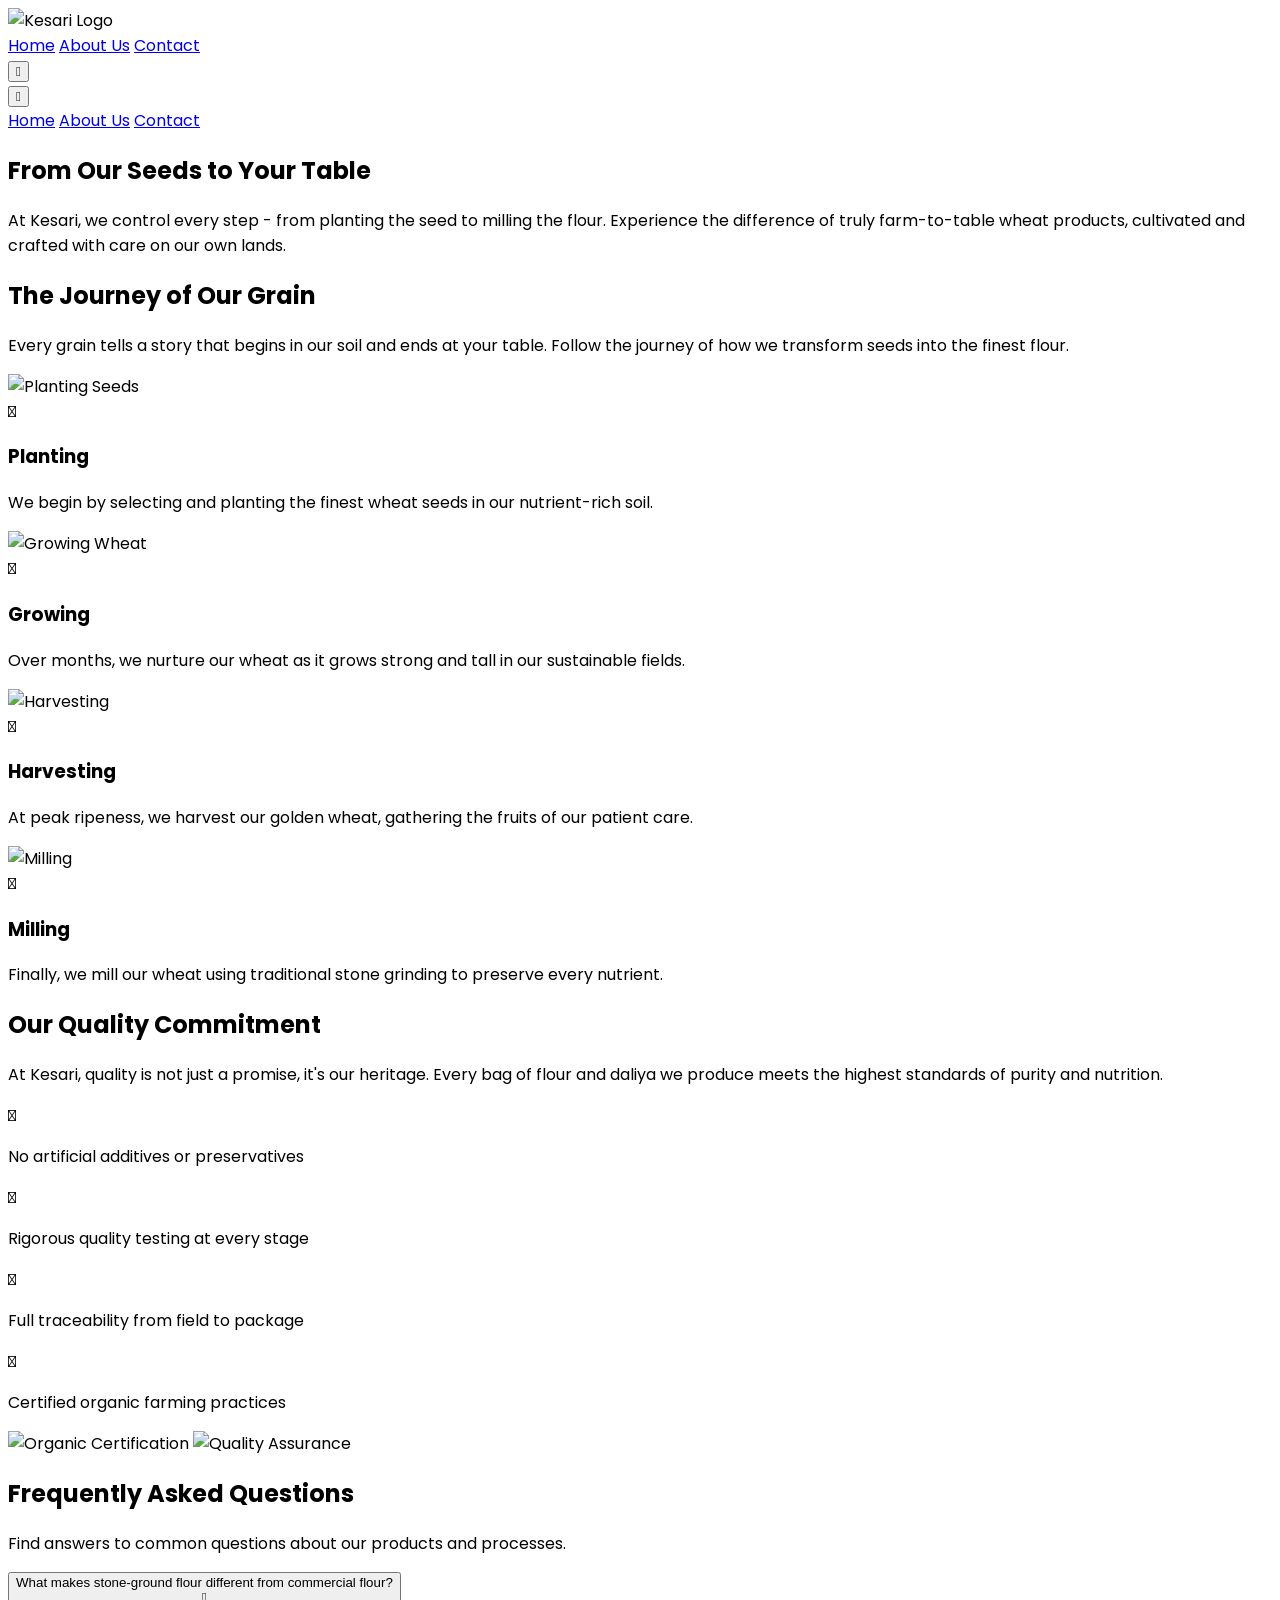
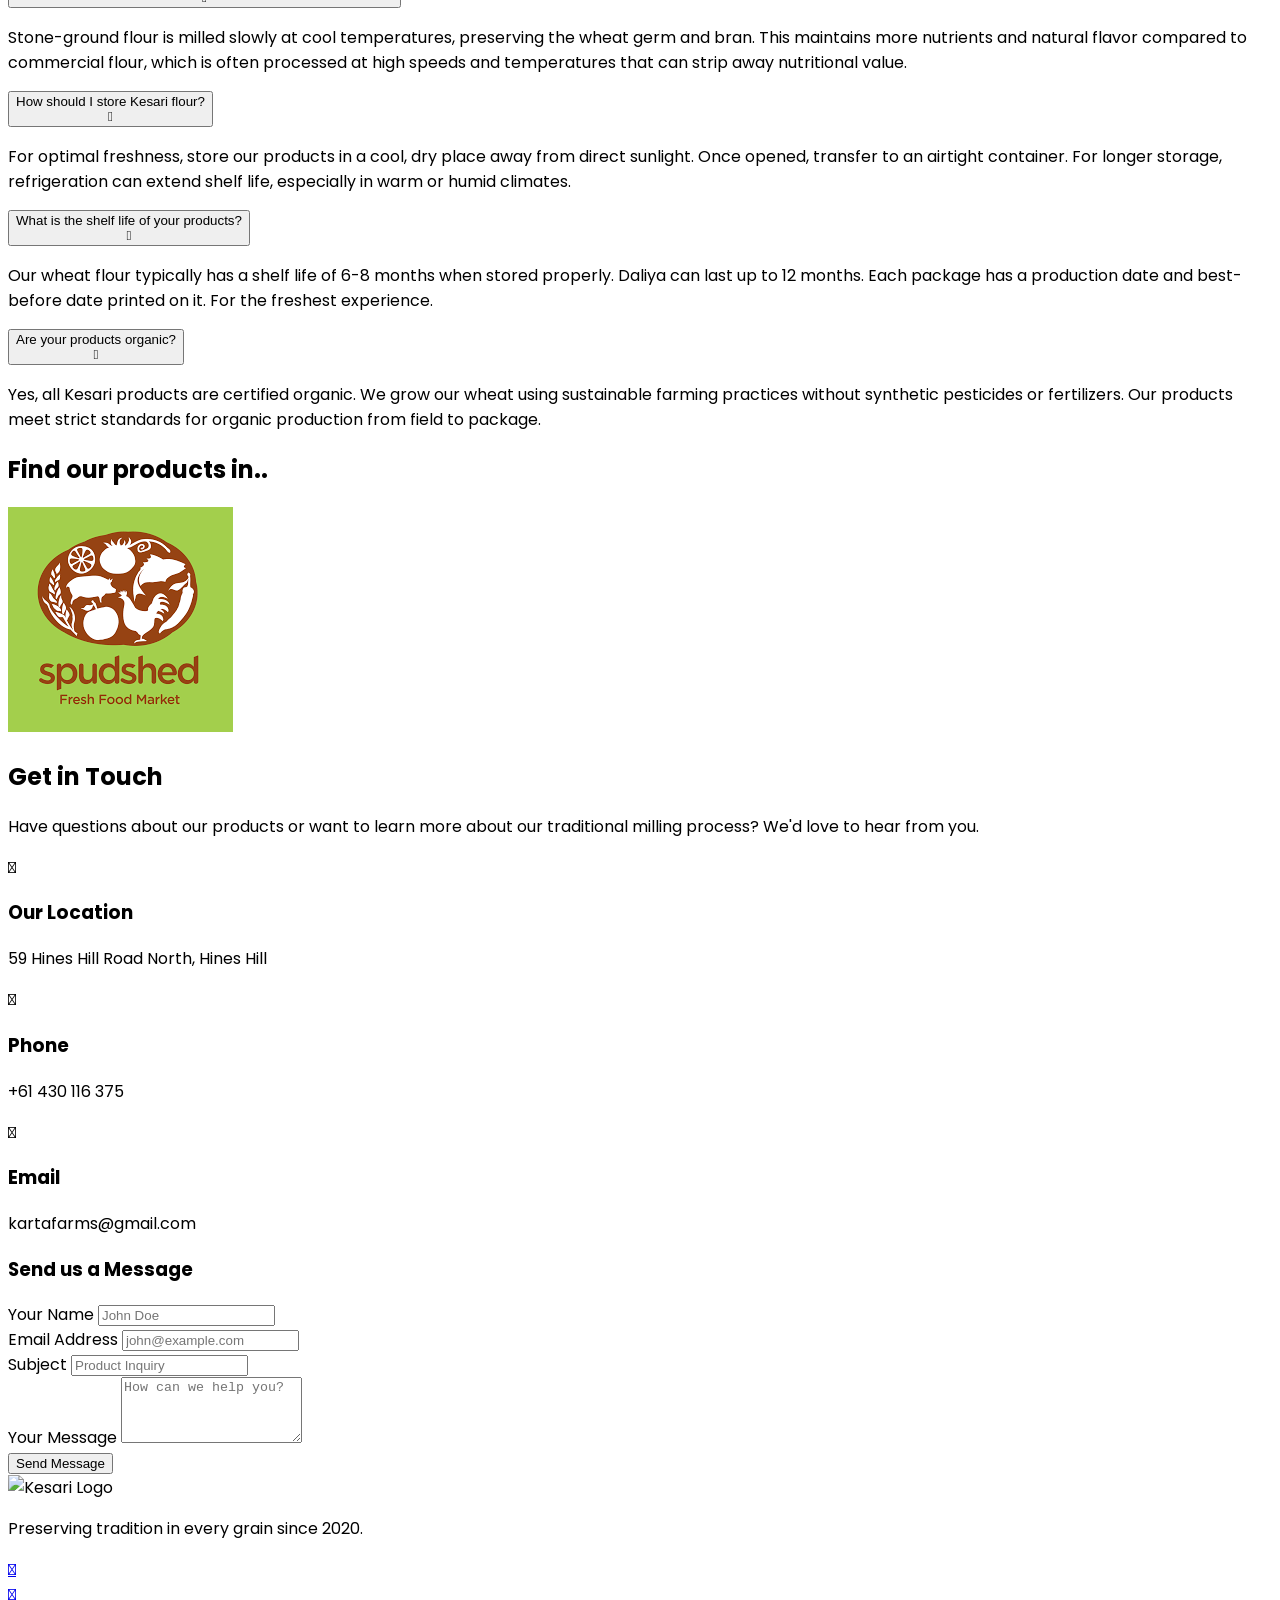
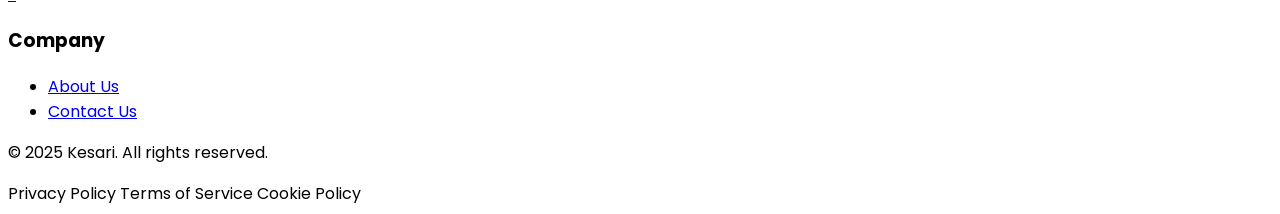
==== index.html @ 8c75e169 "removed products from tab" ====
<!DOCTYPE html>
<html lang="en">

<head>
    <meta charset="UTF-8">
    <meta name="viewport" content="width=device-width, initial-scale=1.0">
    <title>Kesari - Premium Wheat Products</title>
    <script src="https://cdn.tailwindcss.com/3.4.16"></script>
    <script>tailwind.config = { theme: { extend: { colors: { primary: '#E9A64B', secondary: '#6B4423' }, borderRadius: { 'none': '0px', 'sm': '4px', DEFAULT: '8px', 'md': '12px', 'lg': '16px', 'xl': '20px', '2xl': '24px', '3xl': '32px', 'full': '9999px', 'button': '8px' } } } }</script>
    <link rel="preconnect" href="https://fonts.googleapis.com">
    <link rel="preconnect" href="https://fonts.gstatic.com" crossorigin>
    <link href="https://fonts.googleapis.com/css2?family=Pacifico&display=swap" rel="stylesheet">
    <link href="https://fonts.googleapis.com/css2?family=Poppins:wght@300;400;500;600;700&display=swap"
        rel="stylesheet">
    <link rel="stylesheet" href="https://cdnjs.cloudflare.com/ajax/libs/remixicon/4.6.0/remixicon.min.css">
    <style>
        :where([class^="ri-"])::before {
            content: "\f3c2";
        }

        body {
            font-family: 'Poppins', sans-serif;
        }

        .hero-section {
            background-image: linear-gradient(rgba(255, 255, 255, 0.8), rgba(255, 255, 255, 0.8)), url('https://readdy.ai/api/search-image?query=wheat%20lifecycle%20collage%20showing%20seeds%2C%20growing%20plants%2C%20golden%20harvest%2C%20and%20flour%2C%20natural%20progression%2C%20no%20people%2C%20soft%20morning%20light%2C%20organic%20process%20visualization%2C%20high%20quality%20professional%20photography&width=1920&height=800&seq=14&orientation=landscape');
            background-size: cover;
            background-position: center;
        }

        input:focus {
            outline: none;
        }
    </style>
</head>

<body class="bg-[#FFFBF5]">
    <!-- Header -->
    <header class="bg-white shadow-sm sticky top-0 z-50">
        <div class="container mx-auto px-4 py-4 flex justify-between items-center">
            <div class="flex items-center">
                <img src="https://static.readdy.ai/image/af55a22033e8b80800e7ff55fb495b36/04bd865b84d440975edf34a59cb6aa73.png"
                    alt="Kesari Logo" class="h-16">
            </div>
            <nav class="hidden md:flex space-x-8">
                <a href="#" class="text-primary font-medium border-b-2 border-primary">Home</a>
                <a href="about-us.html" class="text-secondary hover:text-primary font-medium transition-colors">About Us</a>
                <!-- 
                <a href="#" class="text-secondary hover:text-primary font-medium transition-colors">Products</a>-->
                <a href="#contact" class="text-secondary hover:text-primary font-medium transition-colors">Contact</a>
            </nav>
            <button id="mobile-menu-button" class="md:hidden w-8 h-8 flex items-center justify-center">
                <i class="ri-menu-line ri-xl text-secondary"></i>
            </button>

            <!-- Mobile menu -->
            <div id="mobile-menu" class="fixed inset-0 bg-white z-50 hidden">
                <div class="container mx-auto px-4 py-4">
                    <div class="flex justify-end">
                        <button id="mobile-menu-close" class="w-8 h-8 flex items-center justify-center">
                            <i class="ri-close-line ri-xl text-secondary"></i>
                        </button>
                    </div>
                    <nav class="flex flex-col items-center space-y-6 mt-16">
                        <a href="index.html" class="text-2xl text-secondary hover:text-primary font-medium transition-colors">Home</a>
                        <a href="About-us.html" class="text-2xl text-secondary hover:text-primary font-medium transition-colors">About Us</a>
                        <!-- <a href="#" class="text-2xl text-secondary hover:text-primary font-medium transition-colors">Products</a> -->
                        <a href="#contact" class="text-2xl text-secondary hover:text-primary font-medium transition-colors">Contact</a>
                    </nav>
                </div>
            </div>
        </div>
    </header>
    <!-- Main Content -->
    <main>
        <!-- Hero Section -->
        <section class="hero-section py-20">
            <div class="container mx-auto px-4">
                <div class="max-w-3xl mx-auto text-center">
                    <h1 class="text-4xl md:text-5xl font-bold text-secondary mb-6">From Our Seeds to Your Table</h1>
                    <p class="text-lg text-gray-700 mb-8">At Kesari, we control every step - from planting the seed to
                        milling the flour. Experience the difference of truly farm-to-table wheat products, cultivated
                        and crafted with care on our own lands.</p>
                   <!--  <div class="flex flex-col sm:flex-row justify-center gap-4">
                        <a href="#journey"
                            class="bg-primary text-white px-8 py-3 rounded-button font-medium hover:bg-opacity-90 transition-colors whitespace-nowrap">Our
                            Journey</a>
                        <a href="#products"
                            class="bg-white border-2 border-primary text-primary px-8 py-3 rounded-button font-medium hover:bg-primary hover:bg-opacity-10 transition-colors whitespace-nowrap">Our
                            Products</a> 
                    </div> -->
                </div>
            </div>
        </section>
        <!-- Products Section 
        <section id="products" class="py-16 bg-[#FFF8EF]">
            <div class="container mx-auto px-4">
                <div class="text-center mb-12">
                    <h2 class="text-3xl font-bold text-secondary mb-4">Our Premium Products</h2>
                    <p class="text-gray-700 max-w-2xl mx-auto">Discover our range of traditionally milled wheat
                        products, crafted with care from field to package.</p>
                </div>
                <div class="grid grid-cols-1 md:grid-cols-2 gap-8 max-w-5xl mx-auto">

                    <div
                        class="bg-white rounded-lg shadow-md overflow-hidden transition-transform hover:shadow-lg hover:-translate-y-1">
                        <img src="https://readdy.ai/api/search-image?query=premium%20wheat%20flour%20in%20cloth%20packaging%2C%20golden%20color%2C%20rustic%20setting%2C%20high%20quality%20product%20photography%2C%20warm%20lighting%2C%20earthy%20tones%2C%20natural%20ingredients%2C%20professional%20food%20photography&width=600&height=400&seq=4&orientation=landscape"
                            alt="Premium Wheat Flour" class="w-full h-64 object-cover object-top">
                        <div class="p-6">
                            <h3 class="text-2xl font-bold text-secondary mb-3">Premium Wheat Flour</h3>
                            <p class="text-gray-700 mb-4">Our signature stone-ground wheat flour, available in 5kg and
                                10kg packages. Perfect for all your baking needs, from bread to pastries.</p>
                            <div class="flex flex-wrap gap-3 mb-6">
                                <span class="bg-[#FFF1DE] text-primary px-3 py-1 rounded-full text-sm font-medium">Stone
                                    Ground</span>
                                <span class="bg-[#FFF1DE] text-primary px-3 py-1 rounded-full text-sm font-medium">High
                                    Protein</span>
                                <span class="bg-[#FFF1DE] text-primary px-3 py-1 rounded-full text-sm font-medium">No
                                    Additives</span>
                            </div>
                            <a href="wheat-flour.html"
                                class="bg-primary text-white px-6 py-2 rounded-button font-medium inline-block hover:bg-opacity-90 transition-colors whitespace-nowrap">View
                                Details</a>
                        </div>
                    </div>
            
                    <div
                        class="bg-white rounded-lg shadow-md overflow-hidden transition-transform hover:shadow-lg hover:-translate-y-1">
                        <img src="https://readdy.ai/api/search-image?query=organic%20daliya%20wheat%20in%20transparent%20packaging%2C%20cracked%20wheat%20grains%20visible%2C%20natural%20product%2C%20earthy%20background%2C%20professional%20food%20photography%2C%20warm%20lighting%2C%20high%20quality%20product%20shot&width=600&height=400&seq=5&orientation=landscape"
                            alt="Traditional Daliya" class="w-full h-64 object-cover object-top">
                        <div class="p-6">
                            <h3 class="text-2xl font-bold text-secondary mb-3">Traditional Daliya</h3>
                            <p class="text-gray-700 mb-4">Our nutritious cracked wheat daliya, available in 1kg
                                packages. A wholesome breakfast option packed with fiber and essential nutrients.</p>
                            <div class="flex flex-wrap gap-3 mb-6">
                                <span class="bg-[#FFF1DE] text-primary px-3 py-1 rounded-full text-sm font-medium">High
                                    Fiber</span>
                                <span
                                    class="bg-[#FFF1DE] text-primary px-3 py-1 rounded-full text-sm font-medium">Protein
                                    Rich</span>
                                <span class="bg-[#FFF1DE] text-primary px-3 py-1 rounded-full text-sm font-medium">100%
                                    Natural</span>
                            </div>
                            <a href="daliya.html"
                                class="bg-primary text-white px-6 py-2 rounded-button font-medium inline-block hover:bg-opacity-90 transition-colors whitespace-nowrap">View
                                Details</a>
                        </div>
                    </div>
                </div>
            </div>
        </section> -->
        <!-- Our Process Section -->
        <section id="journey" class="py-16 bg-white">
            <div class="container mx-auto px-4">
                <div class="text-center mb-12">
                    <h2 class="text-3xl font-bold text-secondary mb-4">The Journey of Our Grain</h2>
                    <p class="text-gray-700 max-w-2xl mx-auto">Every grain tells a story that begins in our soil and
                        ends at your table. Follow the journey of how we transform seeds into the finest flour.</p>
                </div>
                <div class="grid grid-cols-1 md:grid-cols-4 gap-8 max-w-6xl mx-auto">
                    <!-- Step 1: Planting -->
                    <div class="bg-[#FFF8EF] rounded-lg overflow-hidden">
                        <img src="https://readdy.ai/api/search-image?query=wheat%20seeds%20being%20planted%20in%20rich%20soil%2C%20close%20up%20of%20seeds%20in%20dark%20earth%2C%20natural%20farming%2C%20organic%20agriculture%2C%20no%20people%2C%20high%20quality%20professional%20photography&width=400&height=300&seq=10&orientation=landscape"
                            alt="Planting Seeds" class="w-full h-48 object-cover">
                        <div class="p-6">
                            <div
                                class="w-12 h-12 bg-primary rounded-full flex items-center justify-center mx-auto mb-4">
                                <div class="w-6 h-6 flex items-center justify-center text-white">
                                    <i class="ri-seedling-line"></i>
                                </div>
                            </div>
                            <h3 class="text-xl font-bold text-secondary mb-3">Planting</h3>
                            <p class="text-gray-700">We begin by selecting and planting the finest wheat seeds in our
                                nutrient-rich soil.</p>
                        </div>
                    </div>
                    <!-- Step 2: Growing -->
                    <div class="bg-[#FFF8EF] rounded-lg overflow-hidden">
                        <img src="https://readdy.ai/api/search-image?query=young%20wheat%20plants%20growing%20in%20field%2C%20golden%20sunrise%2C%20morning%20dew%20on%20wheat%20leaves%2C%20natural%20farming%2C%20no%20people%2C%20high%20quality%20professional%20photography&width=400&height=300&seq=11&orientation=landscape"
                            alt="Growing Wheat" class="w-full h-48 object-cover">
                        <div class="p-6">
                            <div
                                class="w-12 h-12 bg-primary rounded-full flex items-center justify-center mx-auto mb-4">
                                <div class="w-6 h-6 flex items-center justify-center text-white">
                                    <i class="ri-plant-line"></i>
                                </div>
                            </div>
                            <h3 class="text-xl font-bold text-secondary mb-3">Growing</h3>
                            <p class="text-gray-700">Over months, we nurture our wheat as it grows strong and tall in
                                our sustainable fields.</p>
                        </div>
                    </div>
                    <!-- Step 3: Harvesting -->
                    <div class="bg-[#FFF8EF] rounded-lg overflow-hidden">
                        <img src="https://readdy.ai/api/search-image?query=golden%20ripe%20wheat%20field%20ready%20for%20harvest%2C%20morning%20light%2C%20wheat%20ears%20close%20up%2C%20natural%20farming%2C%20no%20people%2C%20high%20quality%20professional%20photography&width=400&height=300&seq=12&orientation=landscape"
                            alt="Harvesting" class="w-full h-48 object-cover">
                        <div class="p-6">
                            <div
                                class="w-12 h-12 bg-primary rounded-full flex items-center justify-center mx-auto mb-4">
                                <div class="w-6 h-6 flex items-center justify-center text-white">
                                    <i class="ri-leaf-line"></i>
                                </div>
                            </div>
                            <h3 class="text-xl font-bold text-secondary mb-3">Harvesting</h3>
                            <p class="text-gray-700">At peak ripeness, we harvest our golden wheat, gathering the fruits
                                of our patient care.</p>
                        </div>
                    </div>
                    <!-- Step 4: Milling -->
                    <div class="bg-[#FFF8EF] rounded-lg overflow-hidden">
                        <img src="https://readdy.ai/api/search-image?query=traditional%20stone%20mill%20grinding%20wheat%2C%20close%20up%20of%20millstone%20with%20wheat%20grains%20and%20flour%2C%20artisanal%20process%2C%20no%20people%2C%20high%20quality%20professional%20photography&width=400&height=300&seq=13&orientation=landscape"
                            alt="Milling" class="w-full h-48 object-cover">
                        <div class="p-6">
                            <div
                                class="w-12 h-12 bg-primary rounded-full flex items-center justify-center mx-auto mb-4">
                                <div class="w-6 h-6 flex items-center justify-center text-white">
                                    <i class="ri-hammer-line"></i>
                                </div>
                            </div>
                            <h3 class="text-xl font-bold text-secondary mb-3">Milling</h3>
                            <p class="text-gray-700">Finally, we mill our wheat using traditional stone grinding to
                                preserve every nutrient.</p>
                        </div>
                    </div>
                </div>
            </div>
        </section>
        <!-- Quality Commitment Section -->
        <section class="py-16 bg-[#FFF8EF]">
            <div class="container mx-auto px-4">
                <div class="flex flex-col md:flex-row items-center gap-12">
                    <div class="w-full flex flex-col items-center justify-center text-center gap-6">
                        <h2 class="text-3xl font-bold text-secondary mb-6">Our Quality Commitment</h2>
                        <p class="text-gray-700 mb-4">At Kesari, quality is not just a promise, it's our heritage. Every
                            bag of flour and daliya we produce meets the highest standards of purity and nutrition.</p>
                        <div class="space-y-4 mb-6">
                            <div class="flex items-start">
                                <div class="w-6 h-6 flex items-center justify-center text-primary mr-3 mt-1">
                                    <i class="ri-check-line ri-lg"></i>
                                </div>
                                <p class="text-gray-700">No artificial additives or preservatives</p>
                            </div>
                            <div class="flex items-start">
                                <div class="w-6 h-6 flex items-center justify-center text-primary mr-3 mt-1">
                                    <i class="ri-check-line ri-lg"></i>
                                </div>
                                <p class="text-gray-700">Rigorous quality testing at every stage</p>
                            </div>
                            <div class="flex items-start">
                                <div class="w-6 h-6 flex items-center justify-center text-primary mr-3 mt-1">
                                    <i class="ri-check-line ri-lg"></i>
                                </div>
                                <p class="text-gray-700">Full traceability from field to package</p>
                            </div>
                            <div class="flex items-start">
                                <div class="w-6 h-6 flex items-center justify-center text-primary mr-3 mt-1">
                                    <i class="ri-check-line ri-lg"></i>
                                </div>
                                <p class="text-gray-700">Certified organic farming practices</p>
                            </div>
                        </div>

                        <div class="flex gap-4">
                            <img src="https://readdy.ai/api/search-image?query=organic%20certification%20badge%2C%20minimalist%20design%2C%20professional%20looking%2C%20transparent%20background&width=80&height=80&seq=6&orientation=squarish"
                                alt="Organic Certification" class="h-16 w-auto">
                            <img src="https://readdy.ai/api/search-image?query=quality%20assurance%20badge%2C%20premium%20product%20seal%2C%20minimalist%20design%2C%20professional%20looking%2C%20transparent%20background&width=80&height=80&seq=7&orientation=squarish"
                                alt="Quality Assurance" class="h-16 w-auto">
                        </div>
                    </div>
                </div>
            </div>
        </section>
        <!-- FAQ Section -->
        <section class="py-16 bg-white">
            <div class="container mx-auto px-4">
                <div class="text-center mb-12">
                    <h2 class="text-3xl font-bold text-secondary mb-4">Frequently Asked Questions</h2>
                    <p class="text-gray-700 max-w-2xl mx-auto">Find answers to common questions about our products and
                        processes.</p>
                </div>
                <div class="max-w-3xl mx-auto space-y-6">
                    <!-- FAQ Item 1 -->
                    <div class="border border-gray-200 rounded-lg overflow-hidden">
                        <button
                            class="w-full flex justify-between items-center p-4 text-left bg-[#FFF8EF] hover:bg-[#FFF1DE] transition-colors"
                            id="faq-btn-1">
                            <span class="font-medium text-secondary">What makes stone-ground flour different from
                                commercial flour?</span>
                            <div class="w-6 h-6 flex items-center justify-center text-primary">
                                <i class="ri-add-line ri-lg" id="faq-icon-1"></i>
                            </div>
                        </button>
                        <div class="p-4 bg-white hidden" id="faq-content-1">
                            <p class="text-gray-700">Stone-ground flour is milled slowly at cool temperatures,
                                preserving the wheat germ and bran. This maintains more nutrients and natural flavor
                                compared to commercial flour, which is often processed at high speeds and temperatures
                                that can strip away nutritional value.</p>
                        </div>
                    </div>
                    <!-- FAQ Item 2 -->
                    <div class="border border-gray-200 rounded-lg overflow-hidden">
                        <button
                            class="w-full flex justify-between items-center p-4 text-left bg-[#FFF8EF] hover:bg-[#FFF1DE] transition-colors"
                            id="faq-btn-2">
                            <span class="font-medium text-secondary">How should I store Kesari flour?</span>
                            <div class="w-6 h-6 flex items-center justify-center text-primary">
                                <i class="ri-add-line ri-lg" id="faq-icon-2"></i>
                            </div>
                        </button>
                        <div class="p-4 bg-white hidden" id="faq-content-2">
                            <p class="text-gray-700">For optimal freshness, store our products in a cool, dry place away
                                from direct sunlight. Once opened, transfer to an airtight container. For longer
                                storage, refrigeration can extend shelf life, especially in warm or humid climates.</p>
                        </div>
                    </div>
                    <!-- FAQ Item 3 -->
                    <div class="border border-gray-200 rounded-lg overflow-hidden">
                        <button
                            class="w-full flex justify-between items-center p-4 text-left bg-[#FFF8EF] hover:bg-[#FFF1DE] transition-colors"
                            id="faq-btn-3">
                            <span class="font-medium text-secondary">What is the shelf life of your products?</span>
                            <div class="w-6 h-6 flex items-center justify-center text-primary">
                                <i class="ri-add-line ri-lg" id="faq-icon-3"></i>
                            </div>
                        </button>
                        <div class="p-4 bg-white hidden" id="faq-content-3">
                            <p class="text-gray-700">Our wheat flour typically has a shelf life of 6-8 months when
                                stored properly. Daliya can last up to 12 months. Each package has a production date and
                                best-before date printed on it. For the freshest experience.</p>
                        </div>
                    </div>
                    <!-- FAQ Item 4 -->
                    <div class="border border-gray-200 rounded-lg overflow-hidden">
                        <button
                            class="w-full flex justify-between items-center p-4 text-left bg-[#FFF8EF] hover:bg-[#FFF1DE] transition-colors"
                            id="faq-btn-4">
                            <span class="font-medium text-secondary">Are your products organic?</span>
                            <div class="w-6 h-6 flex items-center justify-center text-primary">
                                <i class="ri-add-line ri-lg" id="faq-icon-4"></i>
                            </div>
                        </button>
                        <div class="p-4 bg-white hidden" id="faq-content-4">
                            <p class="text-gray-700">Yes, all Kesari products are certified organic. We grow our wheat
                                using sustainable farming practices without synthetic pesticides or fertilizers. Our products meet strict standards for organic
                                production from field to package.</p>
                        </div>
                    </div>
                </div>
            </div>
        </section>

        <!-- where to find our product-->
        <section class="py-16 bg-[#FFF8EF]">
            <div class="container mx-auto px-4">
                <div class="flex flex-col md:flex-row items-center gap-12">
                    <div class="container mx-auto px-4">
                        <div class="text-center mb-12">
                            <h2 class="text-3xl font-bold text-secondary mb-4">Find our products in..</h2>

                        <!-- Spudshed icon -->
                        <div class="flex gap-4 justify-center">
                            <img src="Resources/Spud_Shed_logo.png" 
                                alt="Organic Certification" class="h-16 w-auto">

                        <!-- 
                        <div class="flex gap-4">
                            <img src="Resources/Spud_Shed_logo.png" 
                                alt="Organic Certification" class="h-16 w-auto"> -->

                        </div>
                    </div>
                </div>
            </div>
        </section>

    <!-- Contact Section -->
    <section id="contact" class="py-16 bg-white">
            <div class="container mx-auto px-4">
                <div class="max-w-5xl mx-auto">
                    <div class="flex flex-col md:flex-row gap-12">
                        <div class="md:w-1/2">
                            <h2 class="text-3xl font-bold text-secondary mb-6">Get in Touch</h2>
                            <p class="text-gray-700 mb-8">Have questions about our products or want to learn more about
                                our traditional milling process? We'd love to hear from you.</p>
                            <div class="space-y-6">
                                <div class="flex items-start">
                                    <div
                                        class="w-10 h-10 bg-primary bg-opacity-10 rounded-full flex items-center justify-center mr-4">
                                        <div class="w-5 h-5 flex items-center justify-center text-primary">
                                            <i class="ri-map-pin-line"></i>
                                        </div>
                                    </div>
                                    <div>
                                        <h3 class="font-medium text-secondary mb-1">Our Location</h3>
                                        <p class="text-gray-700"> 59 Hines Hill Road North, Hines Hill </p>
                                    </div>
                                </div>
                                <div class="flex items-start">
                                    <div
                                        class="w-10 h-10 bg-primary bg-opacity-10 rounded-full flex items-center justify-center mr-4">
                                        <div class="w-5 h-5 flex items-center justify-center text-primary">
                                            <i class="ri-phone-line"></i>
                                        </div>
                                    </div>
                                    <div>
                                        <h3 class="font-medium text-secondary mb-1">Phone</h3>
                                        <p class="text-gray-700">+61 430 116 375</p>
                                    </div>
                                </div>
                                <div class="flex items-start">
                                    <div
                                        class="w-10 h-10 bg-primary bg-opacity-10 rounded-full flex items-center justify-center mr-4">
                                        <div class="w-5 h-5 flex items-center justify-center text-primary">
                                            <i class="ri-mail-line"></i>
                                        </div>
                                    </div>
                                    <div>
                                        <h3 class="font-medium text-secondary mb-1">Email</h3>
                                        <p class="text-gray-700">kartafarms@gmail.com</p>
                                    </div>
                                </div>
                            </div>
                        </div>
                        <div class="md:w-1/2">
                            <div class="bg-[#FFF8EF] p-6 rounded-lg shadow-md">
                                <h3 class="text-xl font-bold text-secondary mb-4">Send us a Message</h3>
                                <form>
                                    <div class="mb-4">
                                        <label for="name" class="block text-gray-700 mb-2">Your Name</label>
                                        <input type="text" id="name"
                                            class="w-full px-4 py-2 border border-gray-300 rounded focus:border-primary"
                                            placeholder="John Doe">
                                    </div>
                                    <div class="mb-4">
                                        <label for="email" class="block text-gray-700 mb-2">Email Address</label>
                                        <input type="email" id="email"
                                            class="w-full px-4 py-2 border border-gray-300 rounded focus:border-primary"
                                            placeholder="john@example.com">
                                    </div>
                                    <div class="mb-4">
                                        <label for="subject" class="block text-gray-700 mb-2">Subject</label>
                                        <input type="text" id="subject"
                                            class="w-full px-4 py-2 border border-gray-300 rounded focus:border-primary"
                                            placeholder="Product Inquiry">
                                    </div>
                                    <div class="mb-6">
                                        <label for="message" class="block text-gray-700 mb-2">Your Message</label>
                                        <textarea id="message" rows="4"
                                            class="w-full px-4 py-2 border border-gray-300 rounded focus:border-primary"
                                            placeholder="How can we help you?"></textarea>
                                    </div>
                                    <button type="submit"
                                        class="bg-primary text-white px-6 py-3 rounded-button font-medium hover:bg-opacity-90 transition-colors w-full whitespace-nowrap">Send
                                        Message</button>
                                </form>
                            </div>
                        </div>
                    </div>
                </div>
            </div>
        </section>
    </main>
    <!-- Footer -->
    <footer class="bg-secondary text-white pt-12 pb-6">
        <div class="container mx-auto px-4">
            <div class="grid grid-cols-1 md:grid-cols-3 gap-8 mb-8">
                <div>
                    <img src="https://static.readdy.ai/image/af55a22033e8b80800e7ff55fb495b36/04bd865b84d440975edf34a59cb6aa73.png"
                        alt="Kesari Logo" class="h-12 mb-4">
                    <p class="text-gray-300 mb-4">Preserving tradition in every grain since 2020.</p>
                    <div class="flex space-x-4">
                        <a href="https://www.facebook.com/Kartafarm/" class="text-gray-300 hover:text-white transition-colors">
                            <div class="w-8 h-8 flex items-center justify-center">
                                <i class="ri-facebook-fill"></i>
                            </div>
                        </a>
                        <a href="https://www.instagram.com/kartafarms/" class="text-gray-300 hover:text-white transition-colors">
                            <div class="w-8 h-8 flex items-center justify-center">
                                <i class="ri-instagram-line"></i>
                            </div>
                        </a>
                        <!-- <a href="#" class="text-gray-300 hover:text-white transition-colors">
                            <div class="w-8 h-8 flex items-center justify-center">
                                <i class="ri-twitter-x-line"></i>
                            </div>
                        </a> -->
                    </div>
                </div>
                <!-- <div>
                    <h3 class="text-lg font-medium mb-4">Products</h3>
                    <ul class="space-y-2">
                        <li><a href="wheat-flour.html" class="text-gray-300 hover:text-white transition-colors">Wheat
                                Flour</a></li>
                        <li><a href="daliya.html" class="text-gray-300 hover:text-white transition-colors">Daliya</a>
                        </li>
                        <li><a href="#" class="text-gray-300 hover:text-white transition-colors">Nutritional
                                Information</a></li>
                        <li><a href="#" class="text-gray-300 hover:text-white transition-colors">Storage Guidelines</a>
                        </li>
                    </ul>
                </div> -->
                <div>
                    <h3 class="text-lg font-medium mb-4">Company</h3>
                    <ul class="space-y-2">
                        <li><a href="about-us.html" class="text-gray-300 hover:text-white transition-colors">About Us</a></li>
                        <!-- <li><a href="#" class="text-gray-300 hover:text-white transition-colors">Our Process</a></li>
                        <li><a href="#" class="text-gray-300 hover:text-white transition-colors">Sustainability</a></li> -->
                        <li><a href="#contact" class="text-gray-300 hover:text-white transition-colors">Contact Us</a></li>
                    </ul>
                </div>
                
            </div>
            <div class="border-t border-gray-700 pt-6 mt-6">
                <div class="flex flex-col md:flex-row justify-between items-center">
                    <p class="text-gray-400 text-sm">&copy; 2025 Kesari. All rights reserved.</p>
                    <div class="flex space-x-4 mt-4 md:mt-0">
                        <a class="text-gray-400 hover:text-white text-sm transition-colors">Privacy Policy</a>
                        <a class="text-gray-400 hover:text-white text-sm transition-colors">Terms of
                            Service</a>
                        <a class="text-gray-400 hover:text-white text-sm transition-colors">Cookie Policy</a>
                    </div>
                </div>
            </div>
        </div>
    </footer>


    <!-- Scripts -->
    <script id="faq-accordion">
        document.addEventListener('DOMContentLoaded', function () {
            const faqButtons = document.querySelectorAll('[id^="faq-btn-"]');
            faqButtons.forEach(button => {
                button.addEventListener('click', function () {
                    const id = this.id.split('-')[2];
                    const content = document.getElementById(`faq-content-${id}`);
                    const icon = document.getElementById(`faq-icon-${id}`);
                    // Toggle content visibility
                    if (content.classList.contains('hidden')) {
                        content.classList.remove('hidden');
                        icon.classList.remove('ri-add-line');
                        icon.classList.add('ri-subtract-line');
                    } else {
                        content.classList.add('hidden');
                        icon.classList.remove('ri-subtract-line');
                        icon.classList.add('ri-add-line');
                    }
                });
            });
        });
    </script>
    <script id="mobile-menu-toggle">
        document.addEventListener('DOMContentLoaded', function() {
            const menuButton = document.getElementById('mobile-menu-button');
            const closeButton = document.getElementById('mobile-menu-close');
            const mobileMenu = document.getElementById('mobile-menu');
            
            function toggleMenu() {
                mobileMenu.classList.toggle('hidden');
                document.body.classList.toggle('overflow-hidden');
            }
            
            menuButton.addEventListener('click', toggleMenu);
            closeButton.addEventListener('click', toggleMenu);
            
            // Close menu when clicking a link
            const mobileMenuLinks = mobileMenu.getElementsByTagName('a');
            Array.from(mobileMenuLinks).forEach(link => {
                link.addEventListener('click', toggleMenu);
            });
        });
    </script>
</body>

</html>
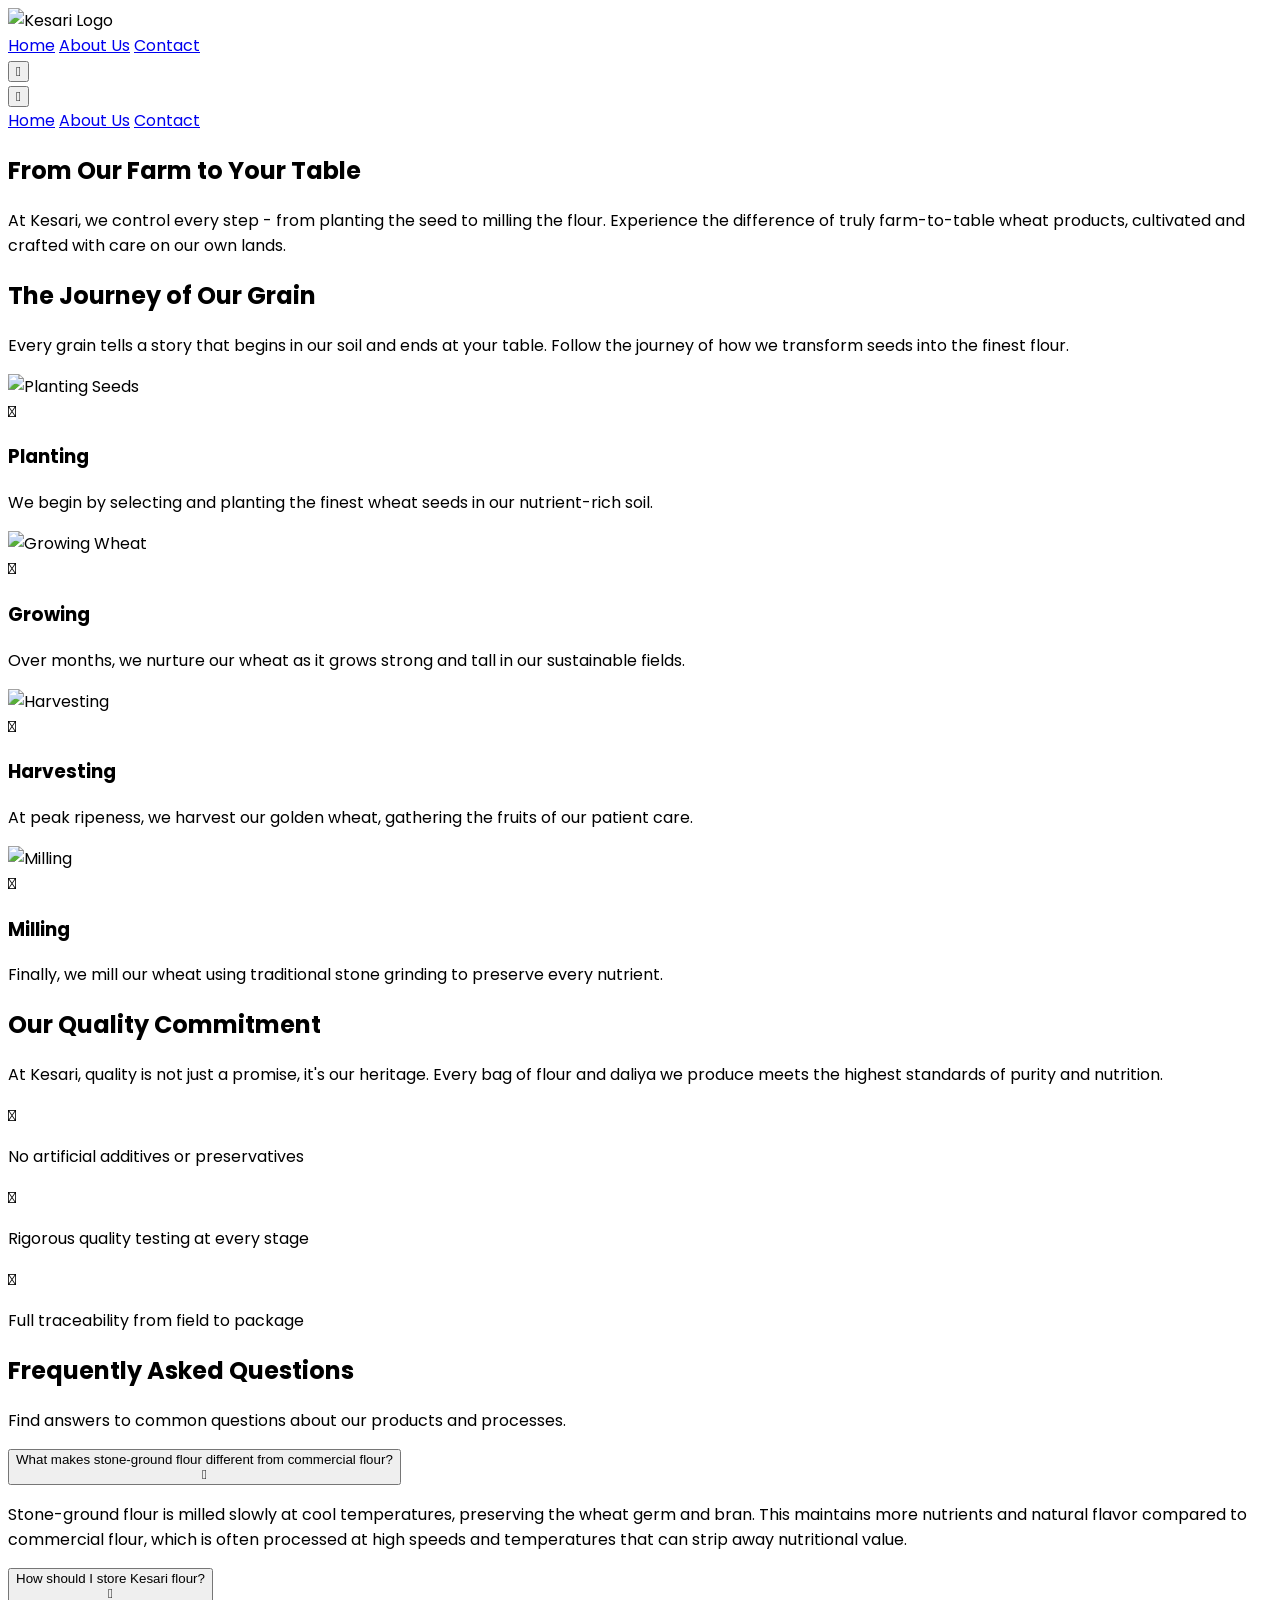
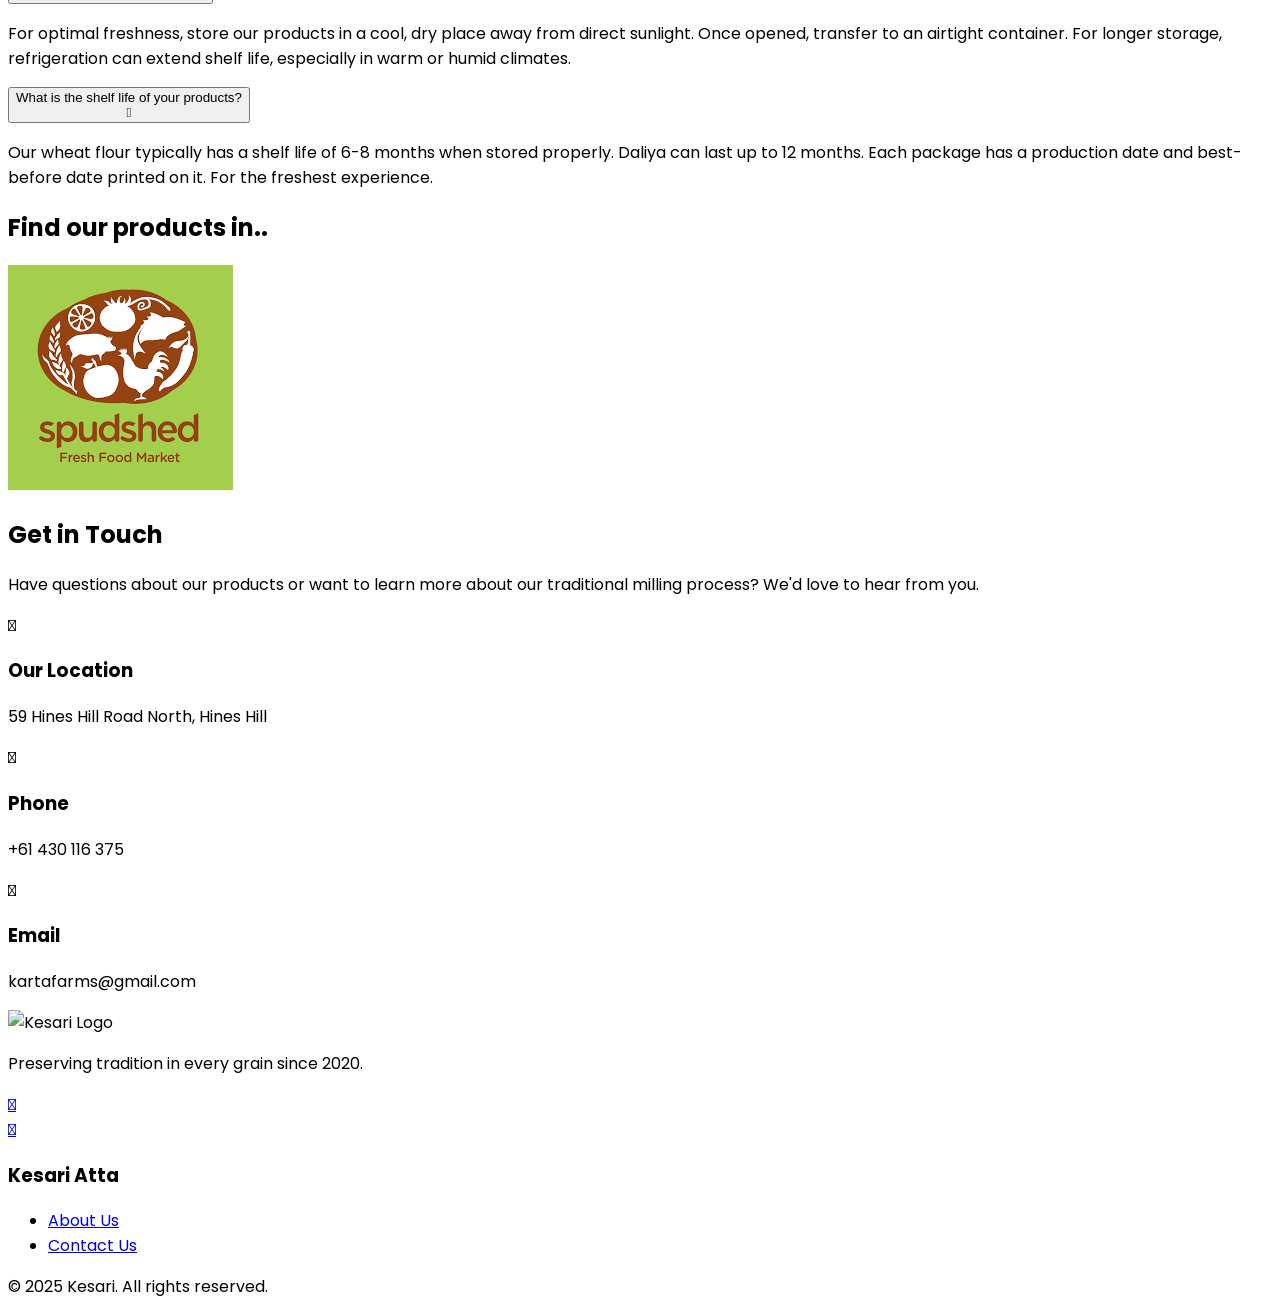
==== commit 6a94fd8c: "final updates" ====
--- a/index.html
+++ b/index.html
@@ -77,7 +77,7 @@
         <section class="hero-section py-20">
             <div class="container mx-auto px-4">
                 <div class="max-w-3xl mx-auto text-center">
-                    <h1 class="text-4xl md:text-5xl font-bold text-secondary mb-6">From Our Seeds to Your Table</h1>
+                    <h1 class="text-4xl md:text-5xl font-bold text-secondary mb-6">From Our Farm to Your Table</h1>
                     <p class="text-lg text-gray-700 mb-8">At Kesari, we control every step - from planting the seed to
                         milling the flour. Experience the difference of truly farm-to-table wheat products, cultivated
                         and crafted with care on our own lands.</p>
@@ -252,20 +252,20 @@
                                 </div>
                                 <p class="text-gray-700">Full traceability from field to package</p>
                             </div>
-                            <div class="flex items-start">
+                            <!-- <div class="flex items-start">
                                 <div class="w-6 h-6 flex items-center justify-center text-primary mr-3 mt-1">
                                     <i class="ri-check-line ri-lg"></i>
                                 </div>
                                 <p class="text-gray-700">Certified organic farming practices</p>
-                            </div>
-                        </div>
-
-                        <div class="flex gap-4">
+                            </div> -->
+                        </div>
+
+                        <!-- <div class="flex gap-4">
                             <img src="https://readdy.ai/api/search-image?query=organic%20certification%20badge%2C%20minimalist%20design%2C%20professional%20looking%2C%20transparent%20background&width=80&height=80&seq=6&orientation=squarish"
                                 alt="Organic Certification" class="h-16 w-auto">
                             <img src="https://readdy.ai/api/search-image?query=quality%20assurance%20badge%2C%20premium%20product%20seal%2C%20minimalist%20design%2C%20professional%20looking%2C%20transparent%20background&width=80&height=80&seq=7&orientation=squarish"
                                 alt="Quality Assurance" class="h-16 w-auto">
-                        </div>
+                        </div> -->
                     </div>
                 </div>
             </div>
@@ -329,7 +329,7 @@
                                 best-before date printed on it. For the freshest experience.</p>
                         </div>
                     </div>
-                    <!-- FAQ Item 4 -->
+                    <!-- FAQ Item 4 
                     <div class="border border-gray-200 rounded-lg overflow-hidden">
                         <button
                             class="w-full flex justify-between items-center p-4 text-left bg-[#FFF8EF] hover:bg-[#FFF1DE] transition-colors"
@@ -343,7 +343,7 @@
                             <p class="text-gray-700">Yes, all Kesari products are certified organic. We grow our wheat
                                 using sustainable farming practices without synthetic pesticides or fertilizers. Our products meet strict standards for organic
                                 production from field to package.</p>
-                        </div>
+                        </div>-->
                     </div>
                 </div>
             </div>
@@ -421,7 +421,7 @@
                                 </div>
                             </div>
                         </div>
-                        <div class="md:w-1/2">
+                        <!-- <div class="md:w-1/2">
                             <div class="bg-[#FFF8EF] p-6 rounded-lg shadow-md">
                                 <h3 class="text-xl font-bold text-secondary mb-4">Send us a Message</h3>
                                 <form>
@@ -454,7 +454,7 @@
                                         Message</button>
                                 </form>
                             </div>
-                        </div>
+                        </div> -->
                     </div>
                 </div>
             </div>
@@ -499,8 +499,8 @@
                         </li>
                     </ul>
                 </div> -->
-                <div>
-                    <h3 class="text-lg font-medium mb-4">Company</h3>
+                <div class="md:col-start-3 md:text-left">
+                    <h3 class="text-lg font-medium mb-4">Kesari Atta</h3>
                     <ul class="space-y-2">
                         <li><a href="about-us.html" class="text-gray-300 hover:text-white transition-colors">About Us</a></li>
                         <!-- <li><a href="#" class="text-gray-300 hover:text-white transition-colors">Our Process</a></li>
@@ -514,10 +514,10 @@
                 <div class="flex flex-col md:flex-row justify-between items-center">
                     <p class="text-gray-400 text-sm">&copy; 2025 Kesari. All rights reserved.</p>
                     <div class="flex space-x-4 mt-4 md:mt-0">
-                        <a class="text-gray-400 hover:text-white text-sm transition-colors">Privacy Policy</a>
+                        <!-- <a class="text-gray-400 hover:text-white text-sm transition-colors">Privacy Policy</a>
                         <a class="text-gray-400 hover:text-white text-sm transition-colors">Terms of
                             Service</a>
-                        <a class="text-gray-400 hover:text-white text-sm transition-colors">Cookie Policy</a>
+                        <a class="text-gray-400 hover:text-white text-sm transition-colors">Cookie Policy</a> -->
                     </div>
                 </div>
             </div>
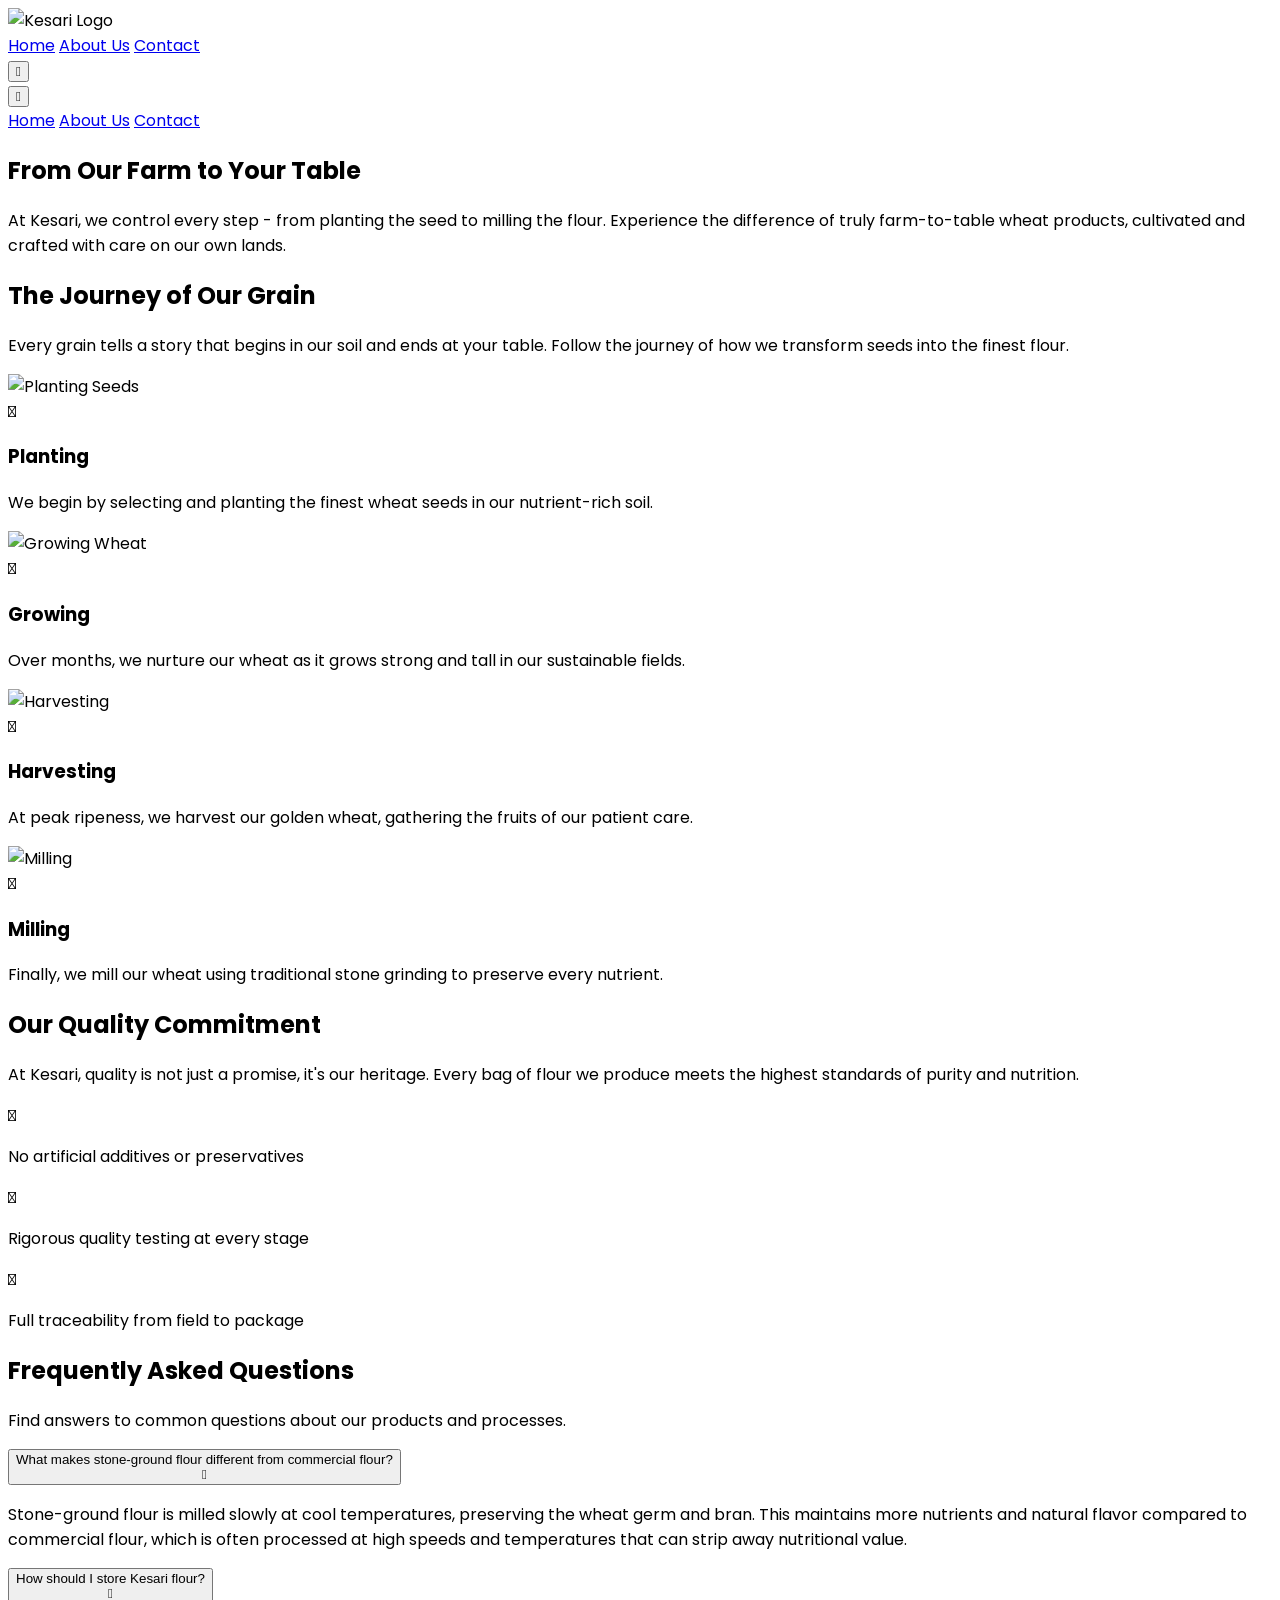
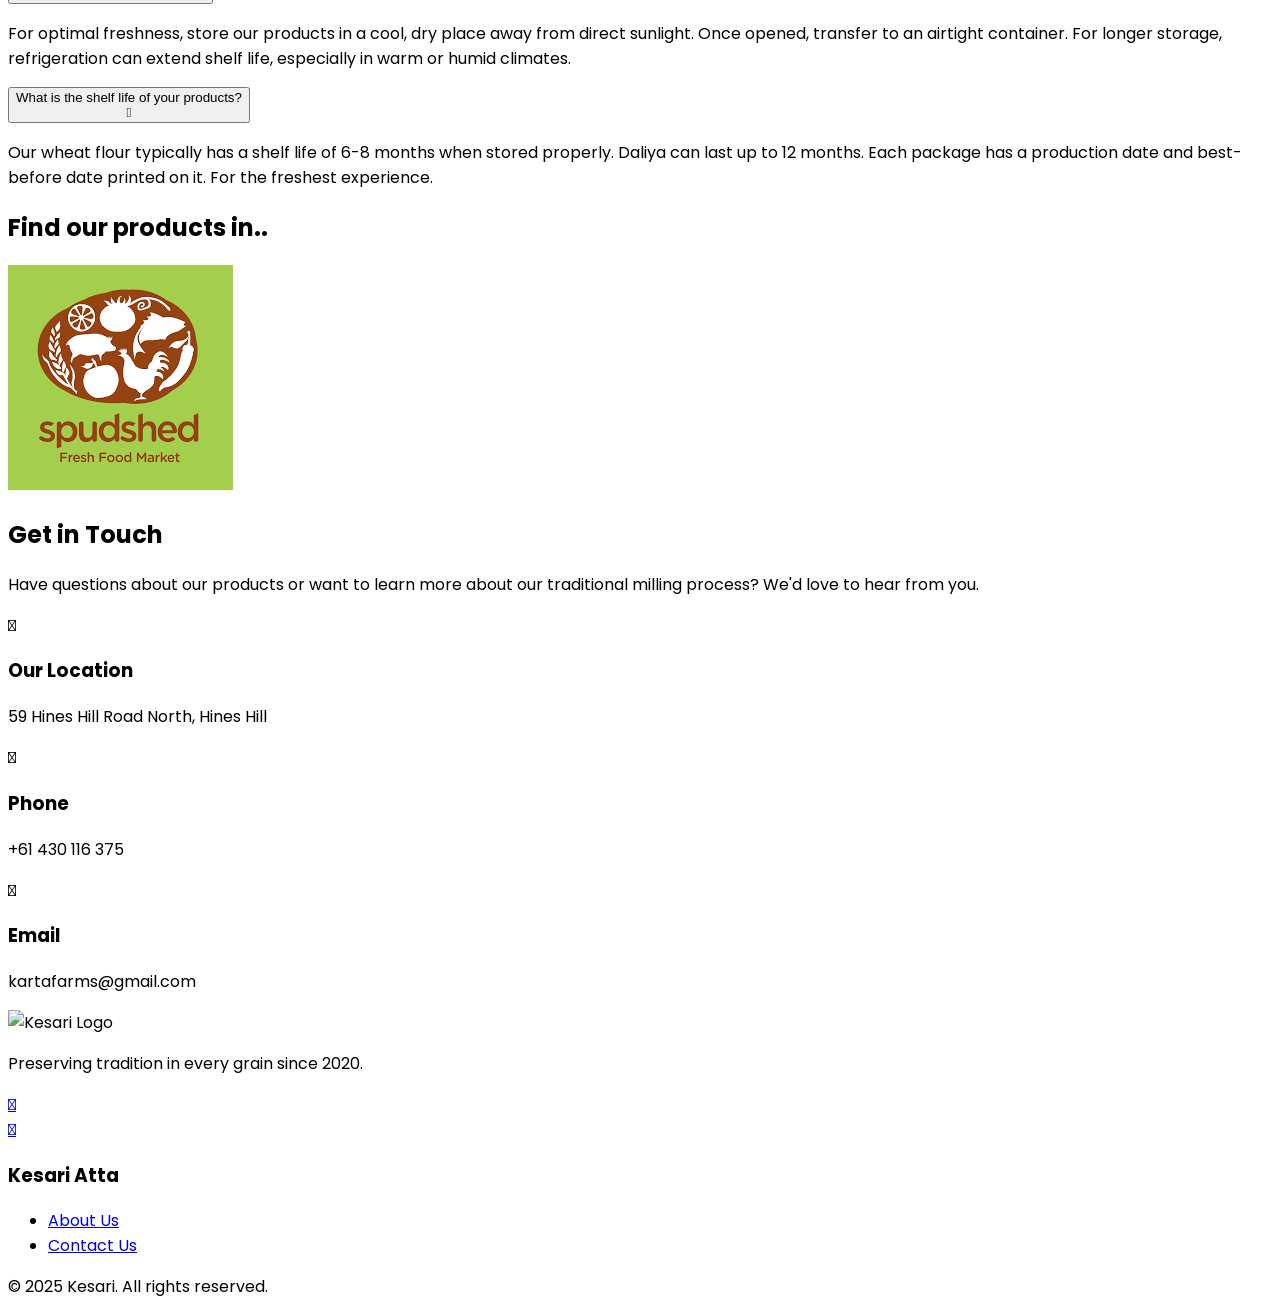
==== commit 0408fa6f: "removed daliya" ====
--- a/index.html
+++ b/index.html
@@ -232,7 +232,7 @@
                     <div class="w-full flex flex-col items-center justify-center text-center gap-6">
                         <h2 class="text-3xl font-bold text-secondary mb-6">Our Quality Commitment</h2>
                         <p class="text-gray-700 mb-4">At Kesari, quality is not just a promise, it's our heritage. Every
-                            bag of flour and daliya we produce meets the highest standards of purity and nutrition.</p>
+                            bag of flour we produce meets the highest standards of purity and nutrition.</p>
                         <div class="space-y-4 mb-6">
                             <div class="flex items-start">
                                 <div class="w-6 h-6 flex items-center justify-center text-primary mr-3 mt-1">
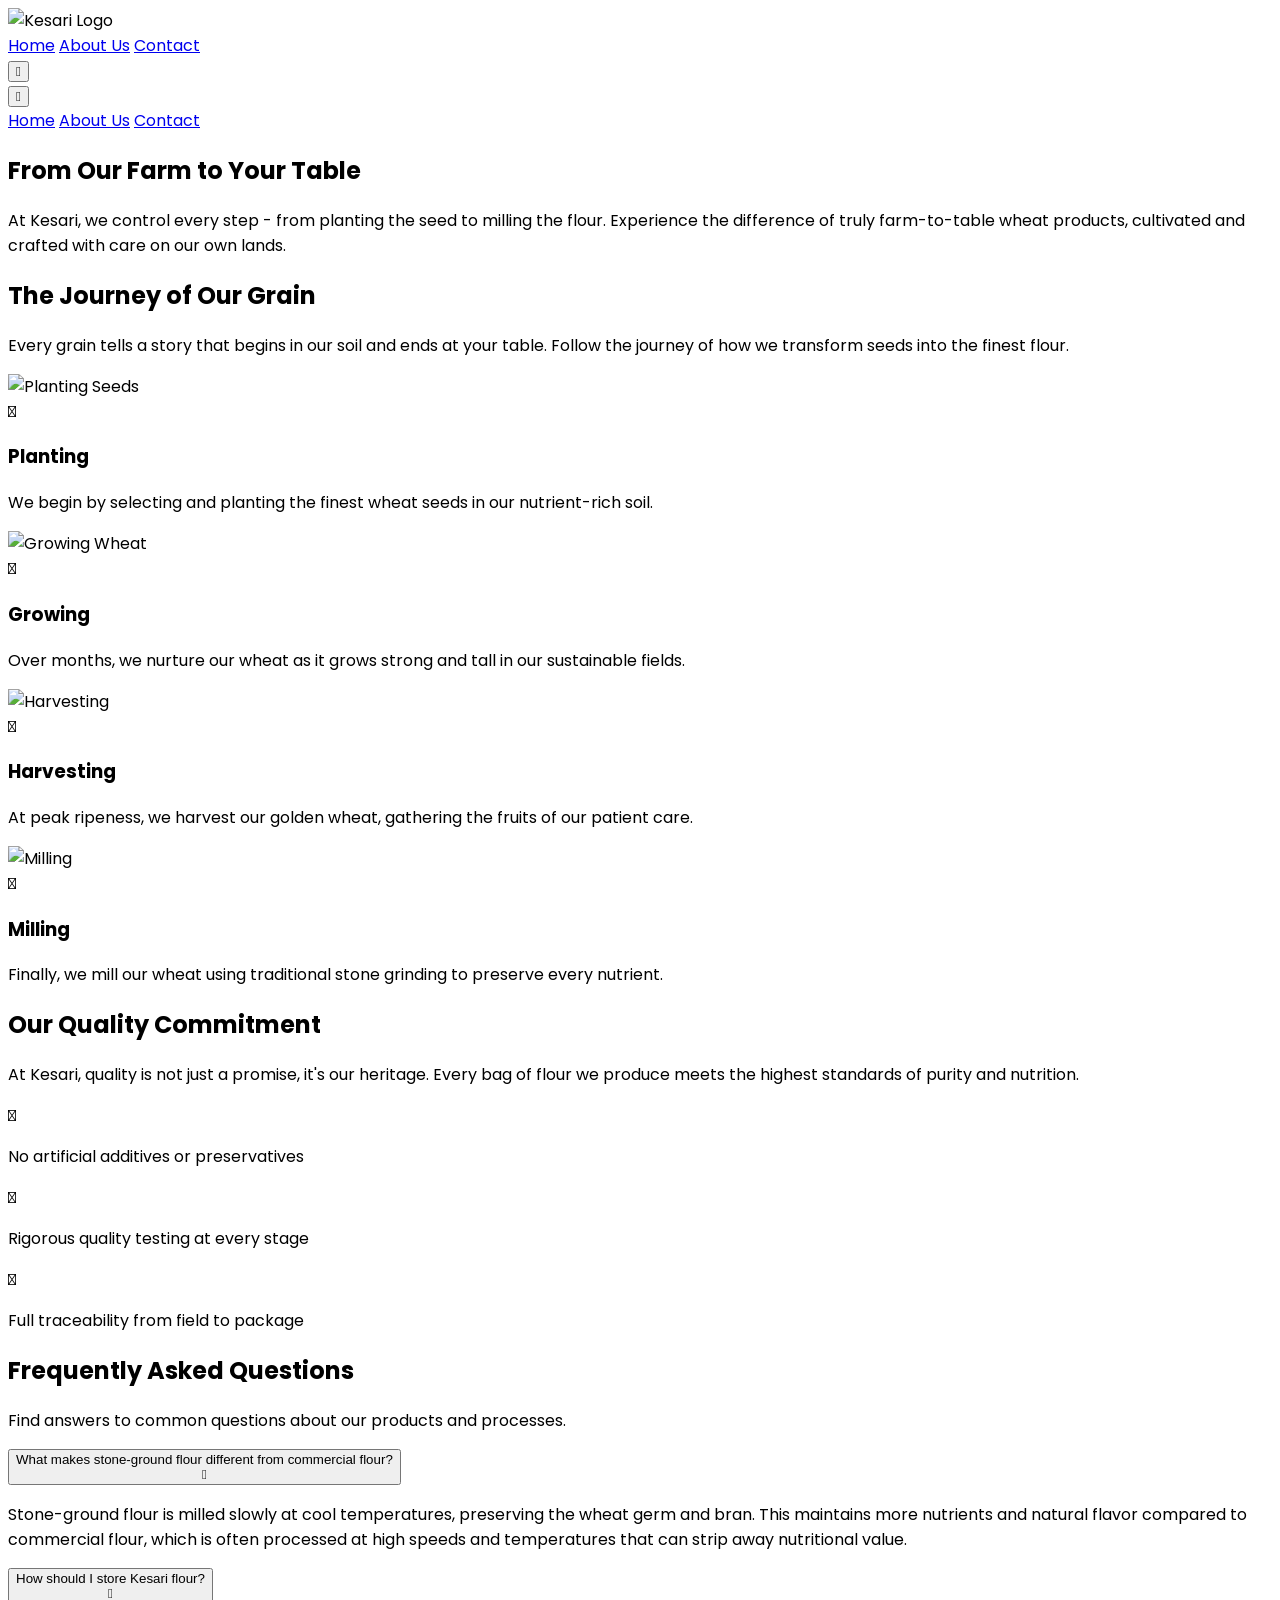
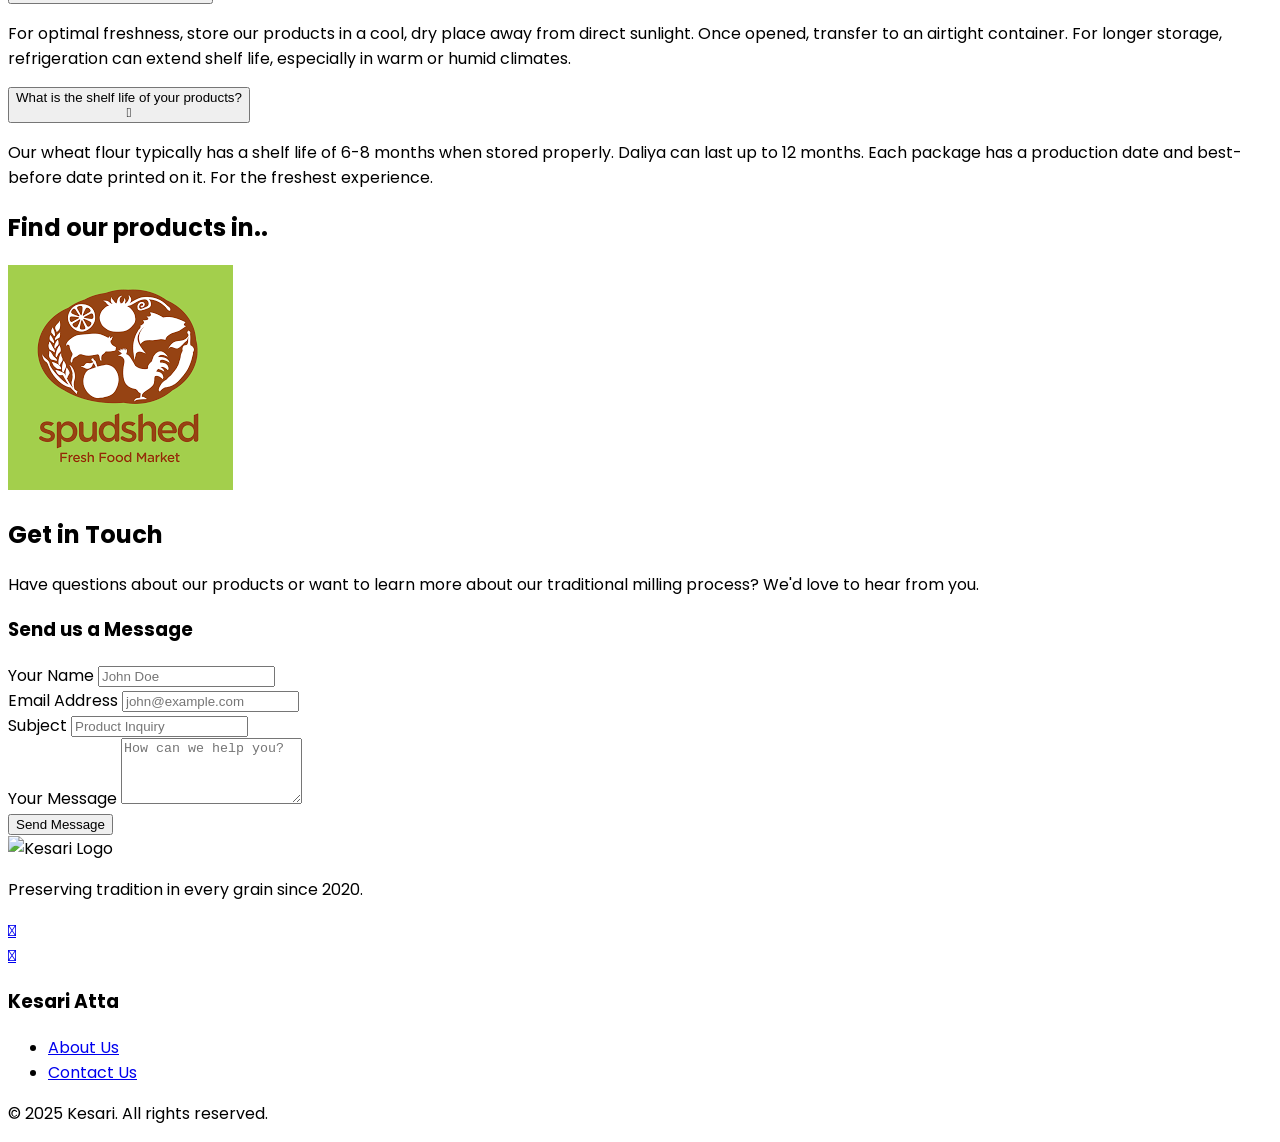
==== commit ad252067: "changed colours and added a form" ====
--- a/index.html
+++ b/index.html
@@ -34,7 +34,7 @@
     </style>
 </head>
 
-<body class="bg-[#FFFBF5]">
+<body class="bg-secondary">
     <!-- Header -->
     <header class="bg-white shadow-sm sticky top-0 z-50">
         <div class="container mx-auto px-4 py-4 flex justify-between items-center">
@@ -63,7 +63,7 @@
                     </div>
                     <nav class="flex flex-col items-center space-y-6 mt-16">
                         <a href="index.html" class="text-2xl text-secondary hover:text-primary font-medium transition-colors">Home</a>
-                        <a href="About-us.html" class="text-2xl text-secondary hover:text-primary font-medium transition-colors">About Us</a>
+                        <a href="about-us.html" class="text-2xl text-secondary hover:text-primary font-medium transition-colors">About Us</a>
                         <!-- <a href="#" class="text-2xl text-secondary hover:text-primary font-medium transition-colors">Products</a> -->
                         <a href="#contact" class="text-2xl text-secondary hover:text-primary font-medium transition-colors">Contact</a>
                     </nav>
@@ -375,14 +375,14 @@
 
     <!-- Contact Section -->
     <section id="contact" class="py-16 bg-white">
-            <div class="container mx-auto px-4">
-                <div class="max-w-5xl mx-auto">
+            <div class="container mx-auto px-4 ">
+                <div class="flex flex-col md:flex-row items-center gap-12">
                     <div class="flex flex-col md:flex-row gap-12">
                         <div class="md:w-1/2">
                             <h2 class="text-3xl font-bold text-secondary mb-6">Get in Touch</h2>
                             <p class="text-gray-700 mb-8">Have questions about our products or want to learn more about
                                 our traditional milling process? We'd love to hear from you.</p>
-                            <div class="space-y-6">
+                            <!-- <div class="space-y-6">
                                 <div class="flex items-start">
                                     <div
                                         class="w-10 h-10 bg-primary bg-opacity-10 rounded-full flex items-center justify-center mr-4">
@@ -406,7 +406,7 @@
                                         <h3 class="font-medium text-secondary mb-1">Phone</h3>
                                         <p class="text-gray-700">+61 430 116 375</p>
                                     </div>
-                                </div>
+                                </div> 
                                 <div class="flex items-start">
                                     <div
                                         class="w-10 h-10 bg-primary bg-opacity-10 rounded-full flex items-center justify-center mr-4">
@@ -418,43 +418,77 @@
                                         <h3 class="font-medium text-secondary mb-1">Email</h3>
                                         <p class="text-gray-700">kartafarms@gmail.com</p>
                                     </div>
-                                </div>
-                            </div>
-                        </div>
-                        <!-- <div class="md:w-1/2">
-                            <div class="bg-[#FFF8EF] p-6 rounded-lg shadow-md">
+                                </div> -->
+                            </div> 
+                        </div> 
+
+                        <div class="md:w-1/2">
+                            <div class="bg-[#FFF8EF] p-6 rounded-lg shadow-md ">
                                 <h3 class="text-xl font-bold text-secondary mb-4">Send us a Message</h3>
-                                <form>
-                                    <div class="mb-4">
-                                        <label for="name" class="block text-gray-700 mb-2">Your Name</label>
-                                        <input type="text" id="name"
-                                            class="w-full px-4 py-2 border border-gray-300 rounded focus:border-primary"
-                                            placeholder="John Doe">
-                                    </div>
-                                    <div class="mb-4">
-                                        <label for="email" class="block text-gray-700 mb-2">Email Address</label>
-                                        <input type="email" id="email"
-                                            class="w-full px-4 py-2 border border-gray-300 rounded focus:border-primary"
-                                            placeholder="john@example.com">
-                                    </div>
-                                    <div class="mb-4">
-                                        <label for="subject" class="block text-gray-700 mb-2">Subject</label>
-                                        <input type="text" id="subject"
-                                            class="w-full px-4 py-2 border border-gray-300 rounded focus:border-primary"
-                                            placeholder="Product Inquiry">
-                                    </div>
-                                    <div class="mb-6">
-                                        <label for="message" class="block text-gray-700 mb-2">Your Message</label>
-                                        <textarea id="message" rows="4"
-                                            class="w-full px-4 py-2 border border-gray-300 rounded focus:border-primary"
-                                            placeholder="How can we help you?"></textarea>
-                                    </div>
-                                    <button type="submit"
-                                        class="bg-primary text-white px-6 py-3 rounded-button font-medium hover:bg-opacity-90 transition-colors w-full whitespace-nowrap">Send
-                                        Message</button>
+                                <form
+                                action="https://formspree.io/f/xjknovdw"
+                                method="POST"
+                                >
+
+                                <input type="hidden" name="_redirect" value="false">
+                                
+                                <div class="mb-4">
+                                    <label for="name" class="block text-gray-700 mb-2">Your Name</label>
+                                    <input
+                                    type="text"
+                                    id="name"
+                                    name="name"
+                                    class="w-full px-4 py-2 border border-gray-300 rounded focus:border-primary"
+                                    placeholder="John Doe"
+                                    required
+                                    >
+                                </div>
+
+                                <div class="mb-4">
+                                    <label for="email" class="block text-gray-700 mb-2">Email Address</label>
+                                    <input
+                                    type="email"
+                                    id="email"
+                                    name="email"
+                                    class="w-full px-4 py-2 border border-gray-300 rounded focus:border-primary"
+                                    placeholder="john@example.com"
+                                    required
+                                    >
+                                </div>
+
+                                <div class="mb-4">
+                                    <label for="subject" class="block text-gray-700 mb-2">Subject</label>
+                                    <input
+                                    type="text"
+                                    id="subject"
+                                    name="subject"
+                                    class="w-full px-4 py-2 border border-gray-300 rounded focus:border-primary"
+                                    placeholder="Product Inquiry"
+                                    >
+                                </div>
+
+                                <div class="mb-6">
+                                    <label for="message" class="block text-gray-700 mb-2">Your Message</label>
+                                    <textarea
+                                    id="message"
+                                    name="message"
+                                    rows="4"
+                                    class="w-full px-4 py-2 border border-gray-300 rounded focus:border-primary"
+                                    placeholder="How can we help you?"
+                                    required
+                                    ></textarea>
+                                </div>
+
+                                <button
+                                    type="submit"
+                                    class="bg-primary text-white px-6 py-3 rounded-button font-medium hover:bg-opacity-90 transition-colors w-full whitespace-nowrap"
+                                >
+                                    Send Message
+                                </button>
                                 </form>
-                            </div>
-                        </div> -->
+
+                            </div>
+                        </div> 
                     </div>
                 </div>
             </div>
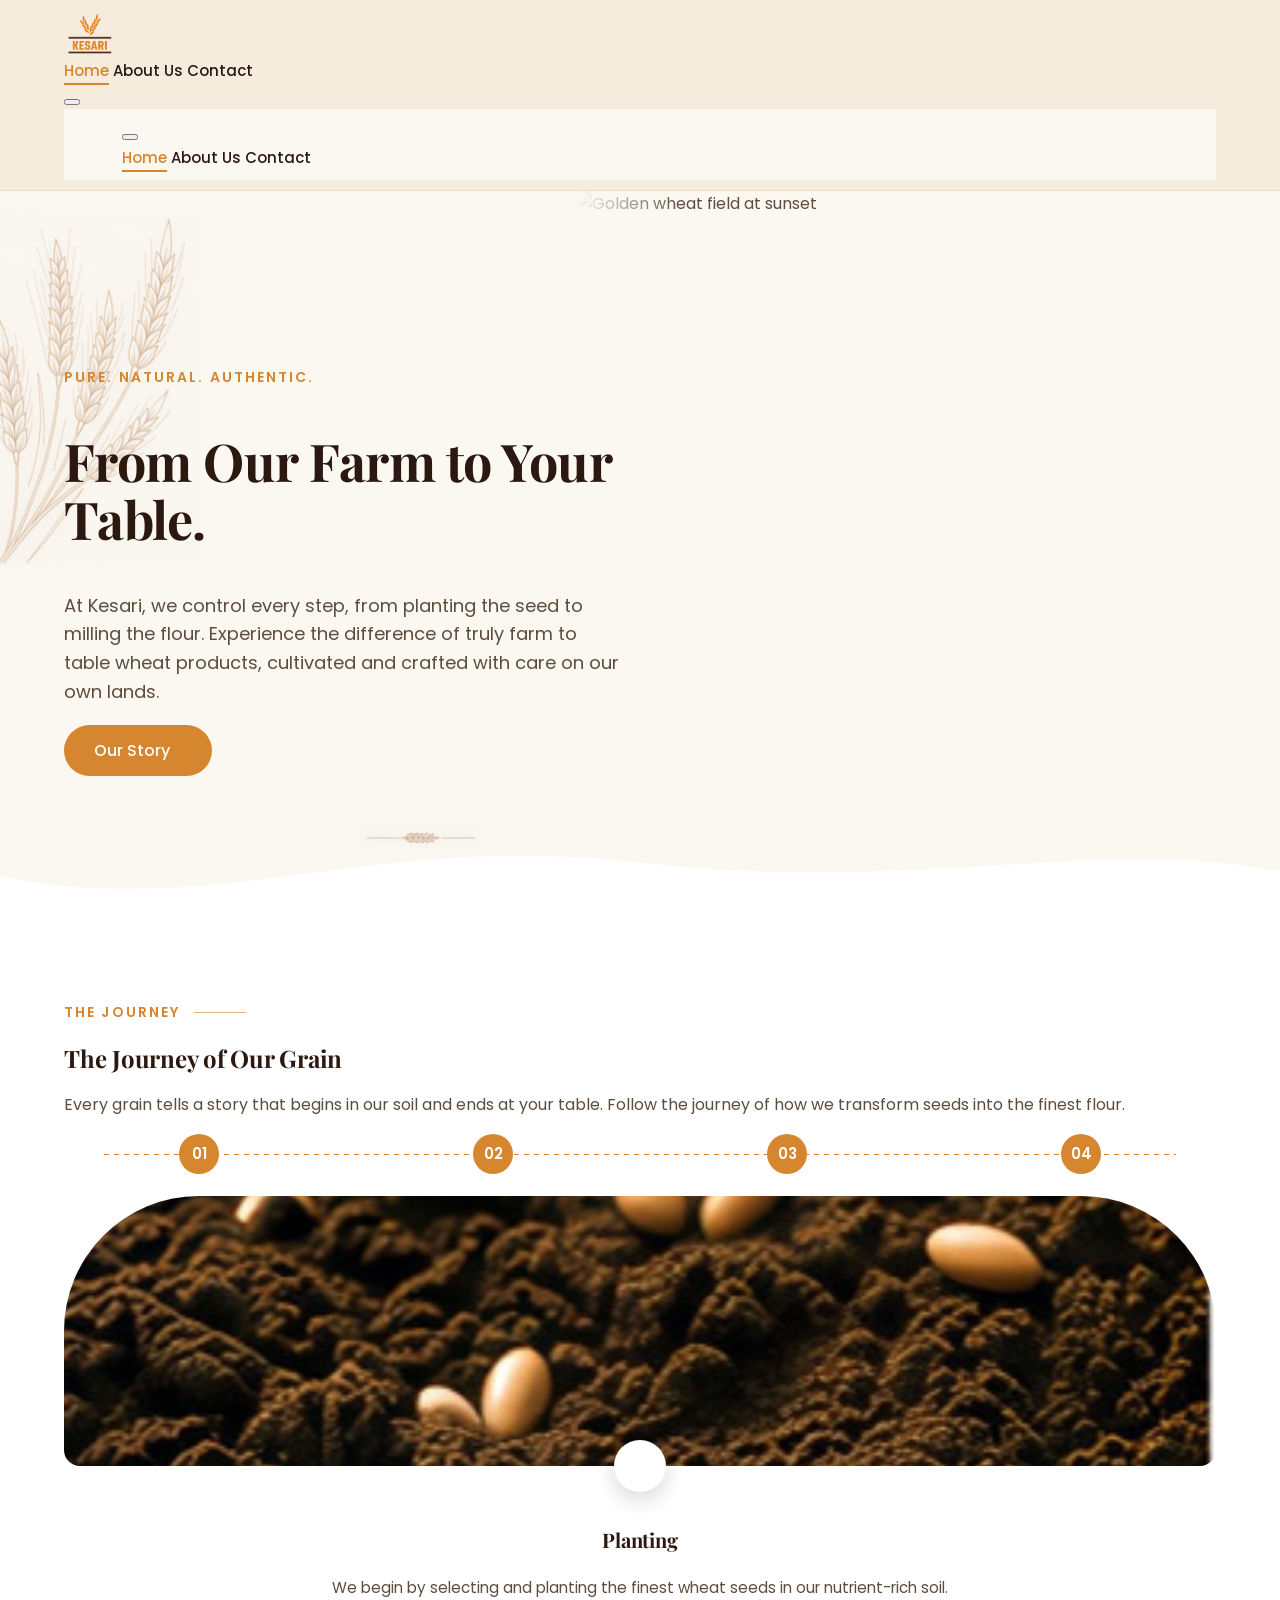
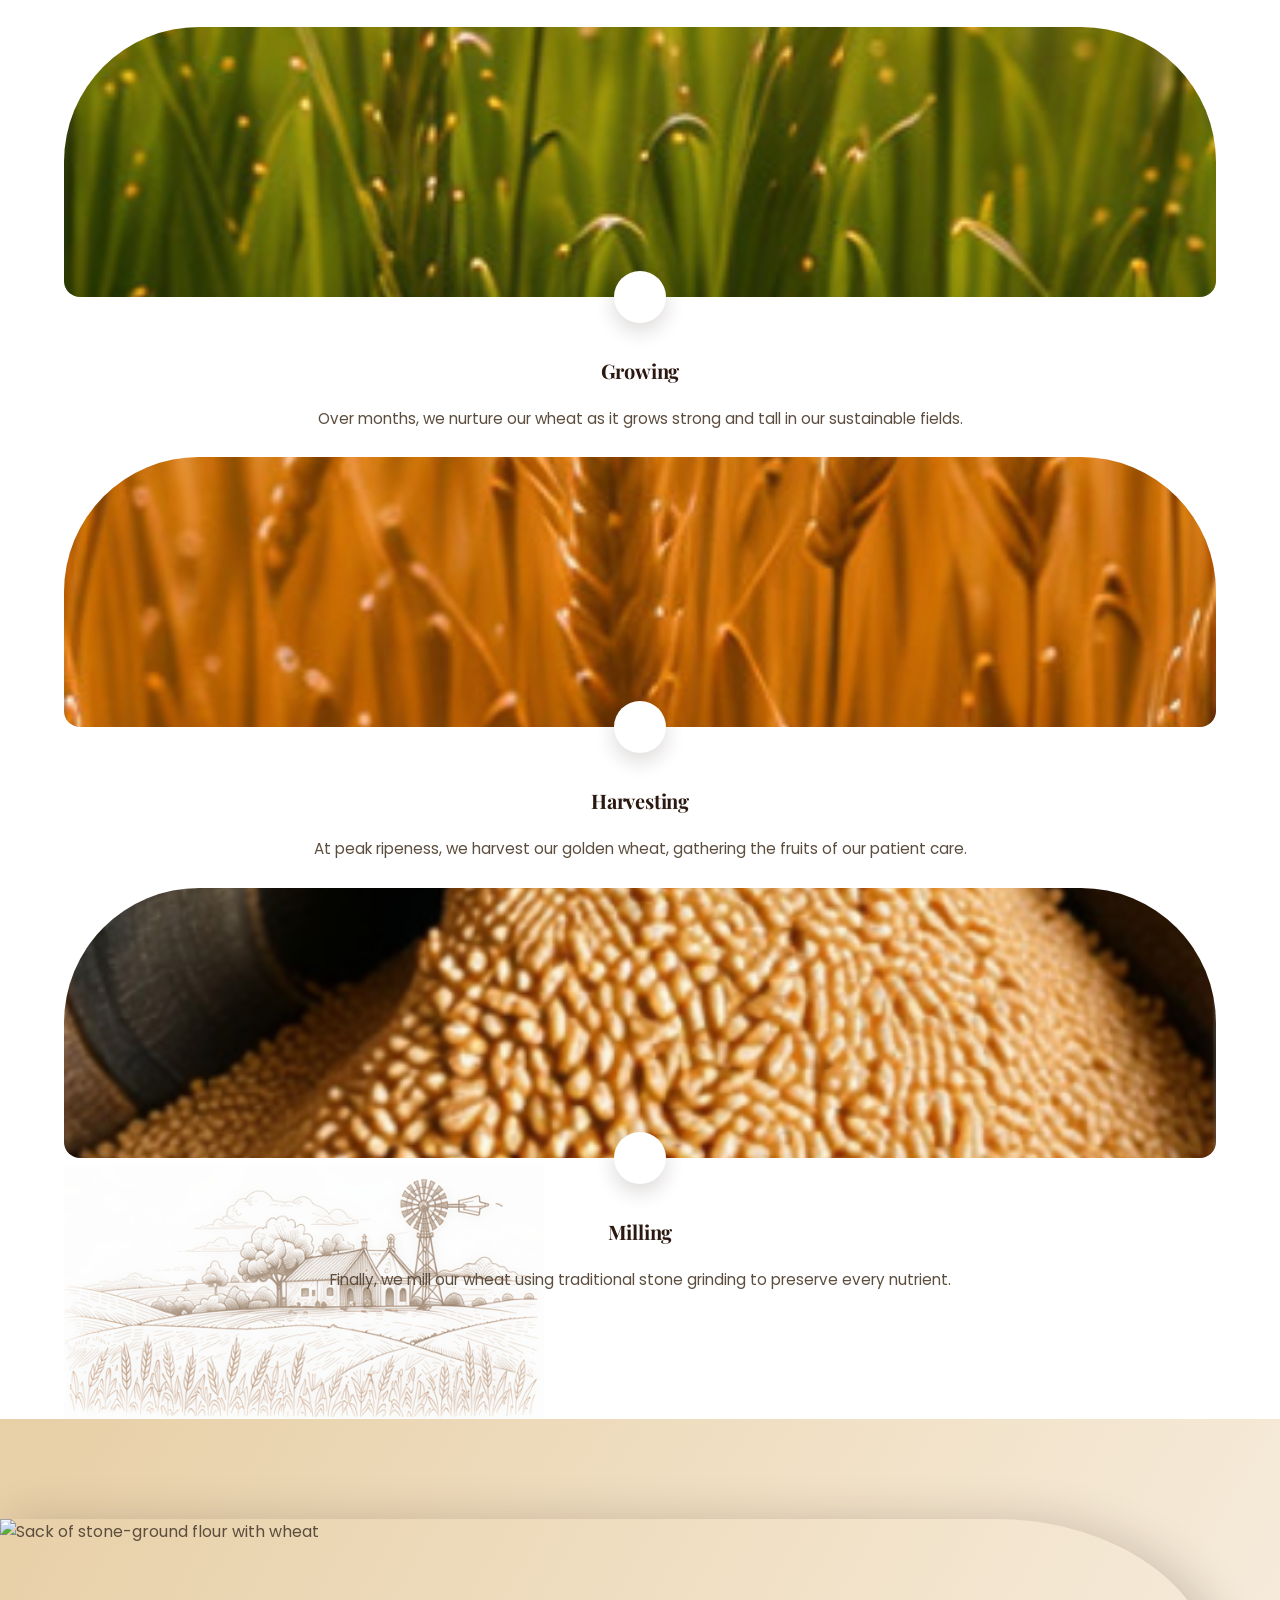
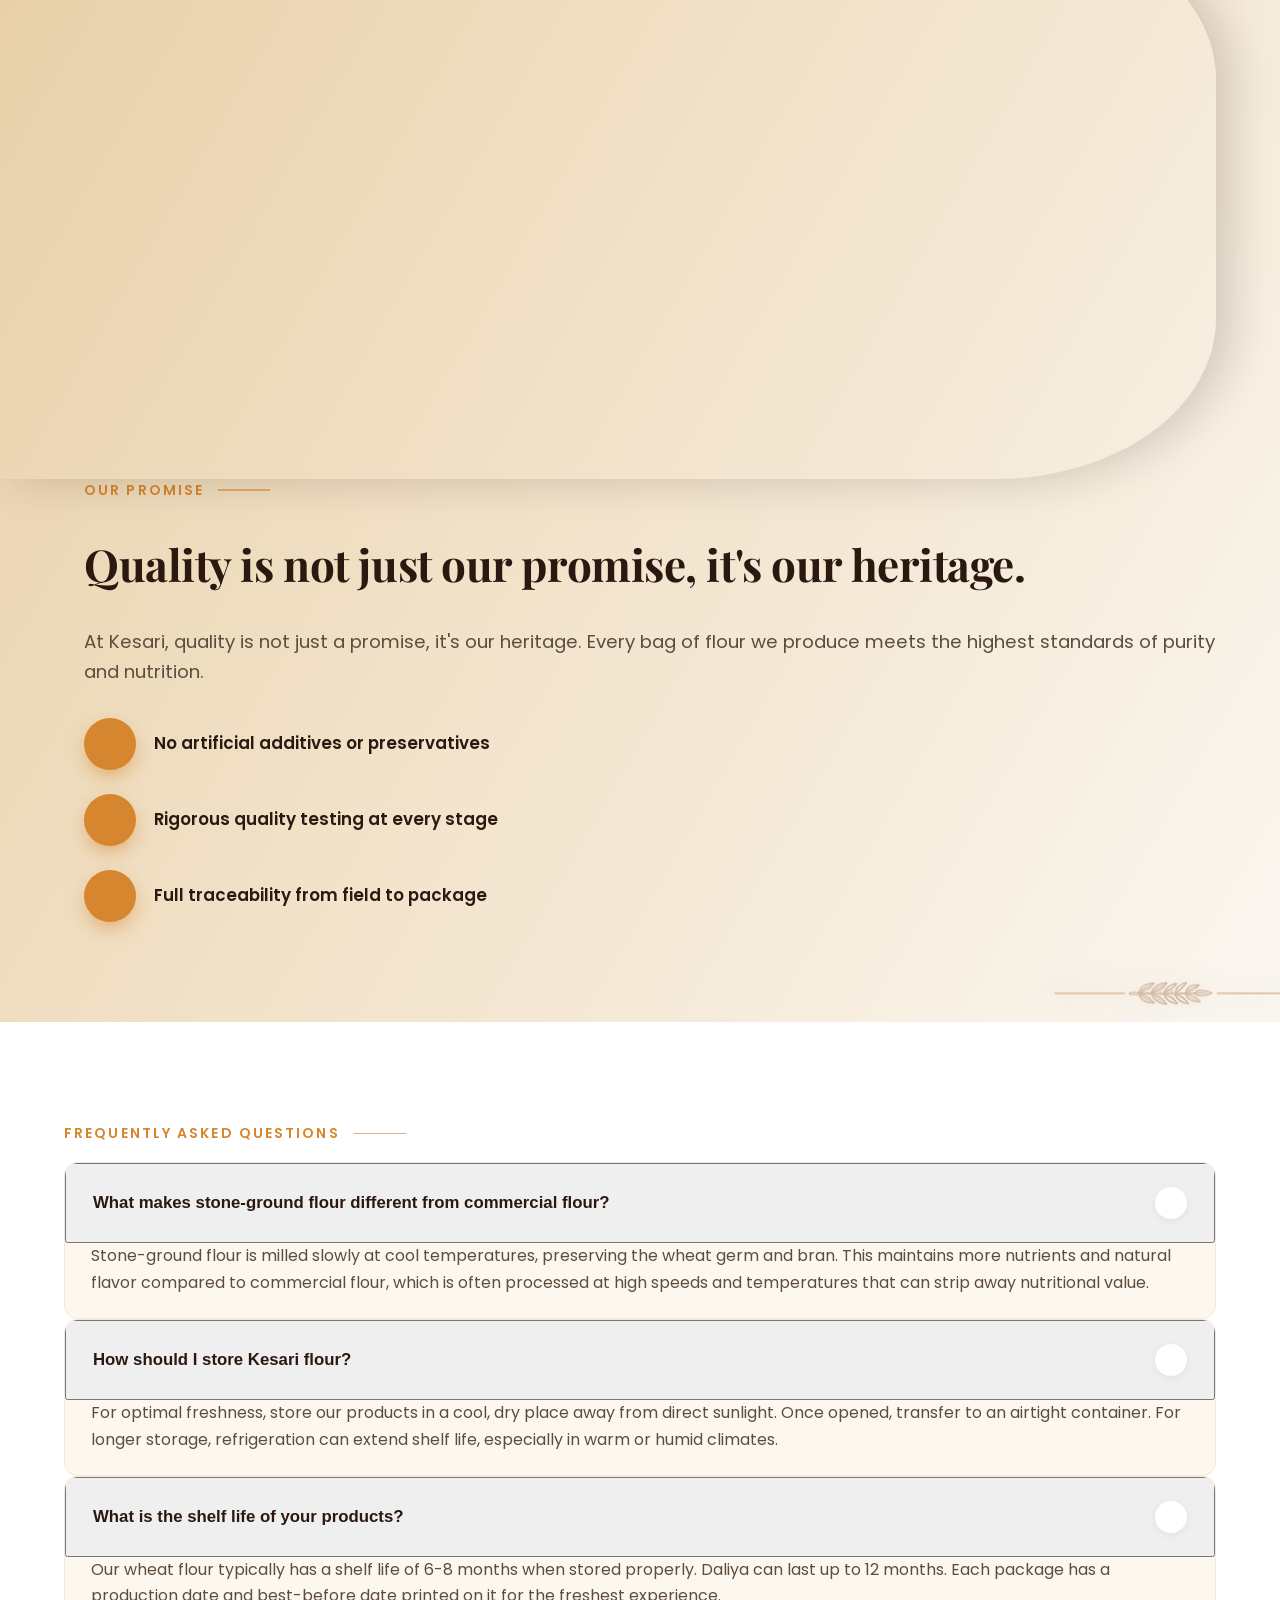
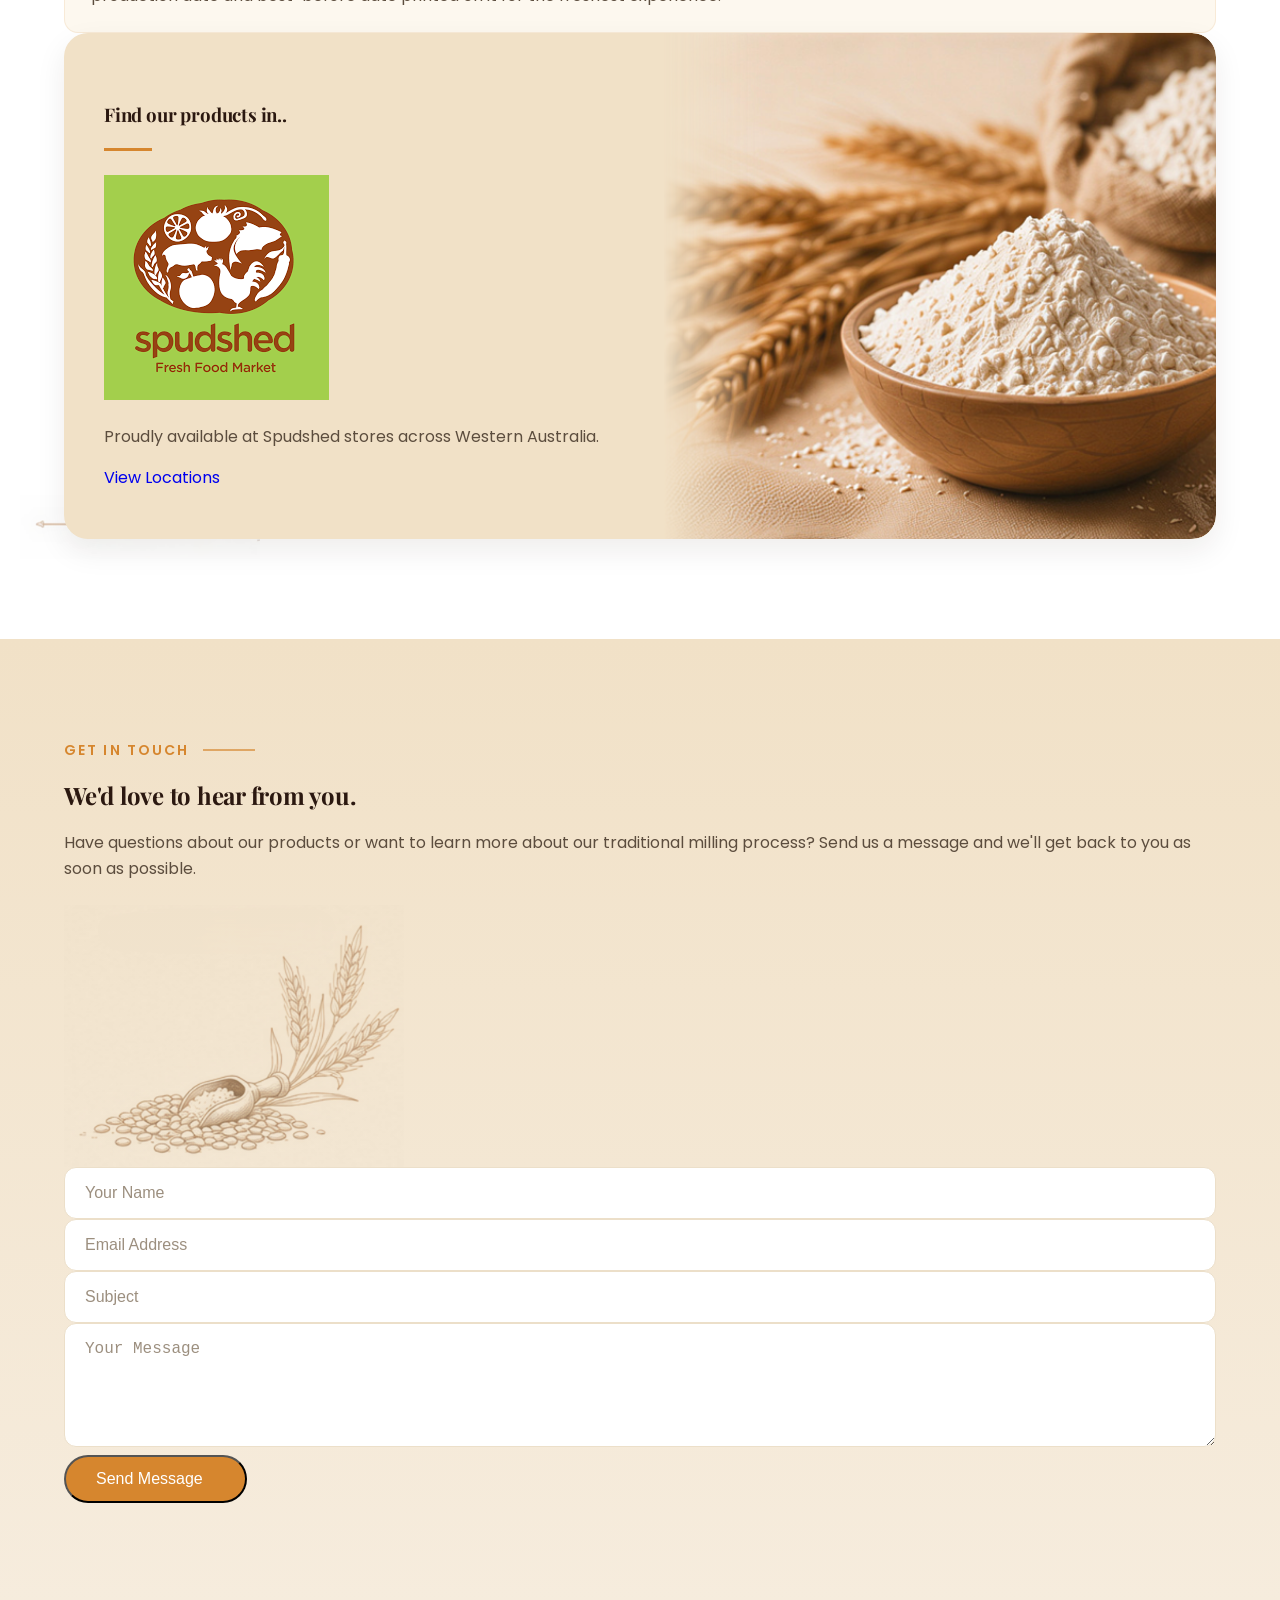
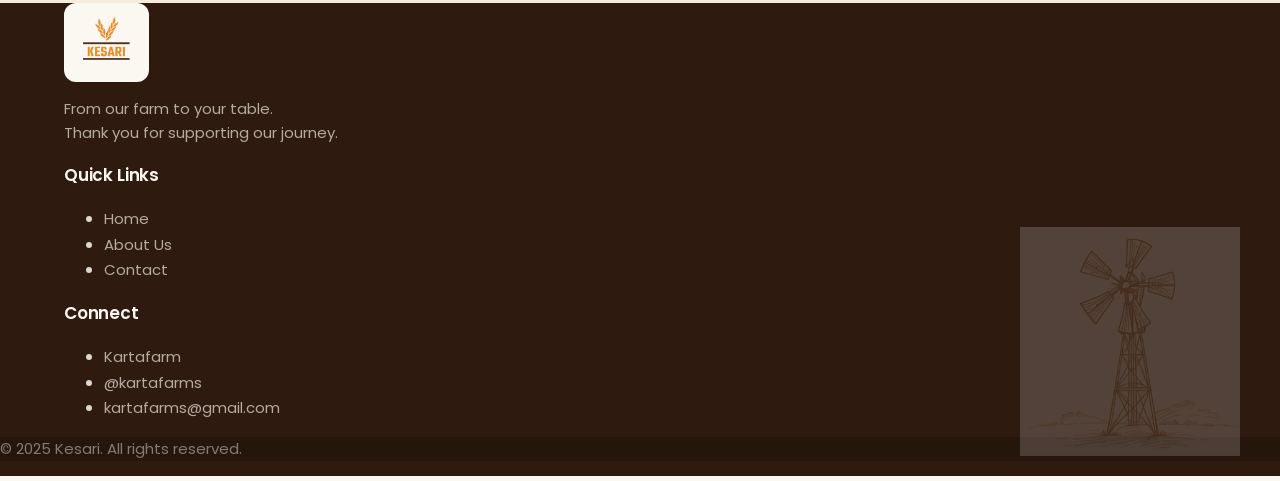
==== commit 4f2c64d3: "DESIGN OVERHAUL" ====
--- a/index.html
+++ b/index.html
@@ -6,558 +6,310 @@
     <meta name="viewport" content="width=device-width, initial-scale=1.0">
     <title>Kesari - Premium Wheat Products</title>
     <script src="https://cdn.tailwindcss.com/3.4.16"></script>
-    <script>tailwind.config = { theme: { extend: { colors: { primary: '#E9A64B', secondary: '#6B4423' }, borderRadius: { 'none': '0px', 'sm': '4px', DEFAULT: '8px', 'md': '12px', 'lg': '16px', 'xl': '20px', '2xl': '24px', '3xl': '32px', 'full': '9999px', 'button': '8px' } } } }</script>
+    <script>
+        tailwind.config = {
+            theme: {
+                extend: {
+                    colors: {
+                        primary: '#D6862E',
+                        secondary: '#2B1810',
+                        cream: '#FBF7F1',
+                        creamalt: '#F6ECDD',
+                        tan: '#F1E1C7',
+                    },
+                    fontFamily: {
+                        serif: ['Playfair Display', 'serif'],
+                    },
+                    borderRadius: { 'button': '999px' }
+                }
+            }
+        }
+    </script>
     <link rel="preconnect" href="https://fonts.googleapis.com">
     <link rel="preconnect" href="https://fonts.gstatic.com" crossorigin>
-    <link href="https://fonts.googleapis.com/css2?family=Pacifico&display=swap" rel="stylesheet">
-    <link href="https://fonts.googleapis.com/css2?family=Poppins:wght@300;400;500;600;700&display=swap"
-        rel="stylesheet">
+    <link href="https://fonts.googleapis.com/css2?family=Playfair+Display:wght@600;700;800&family=Poppins:wght@300;400;500;600;700&display=swap" rel="stylesheet">
     <link rel="stylesheet" href="https://cdnjs.cloudflare.com/ajax/libs/remixicon/4.6.0/remixicon.min.css">
-    <style>
-        :where([class^="ri-"])::before {
-            content: "\f3c2";
-        }
-
-        body {
-            font-family: 'Poppins', sans-serif;
-        }
-
-        .hero-section {
-            background-image: linear-gradient(rgba(255, 255, 255, 0.8), rgba(255, 255, 255, 0.8)), url('https://readdy.ai/api/search-image?query=wheat%20lifecycle%20collage%20showing%20seeds%2C%20growing%20plants%2C%20golden%20harvest%2C%20and%20flour%2C%20natural%20progression%2C%20no%20people%2C%20soft%20morning%20light%2C%20organic%20process%20visualization%2C%20high%20quality%20professional%20photography&width=1920&height=800&seq=14&orientation=landscape');
-            background-size: cover;
-            background-position: center;
-        }
-
-        input:focus {
-            outline: none;
-        }
-    </style>
+    <link rel="stylesheet" href="css/styles.css">
 </head>
 
-<body class="bg-secondary">
+<body>
     <!-- Header -->
-    <header class="bg-white shadow-sm sticky top-0 z-50">
-        <div class="container mx-auto px-4 py-4 flex justify-between items-center">
-            <div class="flex items-center">
-                <img src="https://static.readdy.ai/image/af55a22033e8b80800e7ff55fb495b36/04bd865b84d440975edf34a59cb6aa73.png"
-                    alt="Kesari Logo" class="h-16">
-            </div>
-            <nav class="hidden md:flex space-x-8">
-                <a href="#" class="text-primary font-medium border-b-2 border-primary">Home</a>
-                <a href="about-us.html" class="text-secondary hover:text-primary font-medium transition-colors">About Us</a>
-                <!-- 
-                <a href="#" class="text-secondary hover:text-primary font-medium transition-colors">Products</a>-->
-                <a href="#contact" class="text-secondary hover:text-primary font-medium transition-colors">Contact</a>
+    <header class="site-header sticky top-0 z-50">
+        <div class="container mx-auto flex justify-between items-center">
+            <a href="index.html" class="logo-mark">
+                <img src="assets/Logo.png" 
+                    alt="Kesari Logo" class="h-12">
+            </a>
+            <nav class="hidden md:flex space-x-12">
+                <a href="index.html" class="nav-link active">Home</a>
+                <a href="about-us.html" class="nav-link">About Us</a>
+                <a href="#contact" class="nav-link">Contact</a>
             </nav>
-            <button id="mobile-menu-button" class="md:hidden w-8 h-8 flex items-center justify-center">
-                <i class="ri-menu-line ri-xl text-secondary"></i>
+            <button id="mobile-menu-button" class="md:hidden w-10 h-10 flex items-center justify-center">
+                <i class="ri-menu-line ri-2xl text-secondary"></i>
             </button>
 
             <!-- Mobile menu -->
-            <div id="mobile-menu" class="fixed inset-0 bg-white z-50 hidden">
-                <div class="container mx-auto px-4 py-4">
+            <div id="mobile-menu" class="fixed inset-0 bg-cream z-50 hidden">
+                <div class="container mx-auto py-5">
                     <div class="flex justify-end">
-                        <button id="mobile-menu-close" class="w-8 h-8 flex items-center justify-center">
-                            <i class="ri-close-line ri-xl text-secondary"></i>
+                        <button id="mobile-menu-close" class="w-10 h-10 flex items-center justify-center">
+                            <i class="ri-close-line ri-2xl text-secondary"></i>
                         </button>
                     </div>
-                    <nav class="flex flex-col items-center space-y-6 mt-16">
-                        <a href="index.html" class="text-2xl text-secondary hover:text-primary font-medium transition-colors">Home</a>
-                        <a href="about-us.html" class="text-2xl text-secondary hover:text-primary font-medium transition-colors">About Us</a>
-                        <!-- <a href="#" class="text-2xl text-secondary hover:text-primary font-medium transition-colors">Products</a> -->
-                        <a href="#contact" class="text-2xl text-secondary hover:text-primary font-medium transition-colors">Contact</a>
+                    <nav class="flex flex-col items-center space-y-8 mt-20">
+                        <a href="index.html" class="text-3xl nav-link active">Home</a>
+                        <a href="about-us.html" class="text-3xl nav-link">About Us</a>
+                        <a href="#contact" class="text-3xl nav-link">Contact</a>
                     </nav>
                 </div>
             </div>
         </div>
     </header>
-    <!-- Main Content -->
+
     <main>
         <!-- Hero Section -->
-        <section class="hero-section py-20">
-            <div class="container mx-auto px-4">
-                <div class="max-w-3xl mx-auto text-center">
-                    <h1 class="text-4xl md:text-5xl font-bold text-secondary mb-6">From Our Farm to Your Table</h1>
-                    <p class="text-lg text-gray-700 mb-8">At Kesari, we control every step - from planting the seed to
-                        milling the flour. Experience the difference of truly farm-to-table wheat products, cultivated
-                        and crafted with care on our own lands.</p>
-                   <!--  <div class="flex flex-col sm:flex-row justify-center gap-4">
-                        <a href="#journey"
-                            class="bg-primary text-white px-8 py-3 rounded-button font-medium hover:bg-opacity-90 transition-colors whitespace-nowrap">Our
-                            Journey</a>
-                        <a href="#products"
-                            class="bg-white border-2 border-primary text-primary px-8 py-3 rounded-button font-medium hover:bg-primary hover:bg-opacity-10 transition-colors whitespace-nowrap">Our
-                            Products</a> 
-                    </div> -->
-                </div>
-            </div>
-        </section>
-        <!-- Products Section 
-        <section id="products" class="py-16 bg-[#FFF8EF]">
-            <div class="container mx-auto px-4">
-                <div class="text-center mb-12">
-                    <h2 class="text-3xl font-bold text-secondary mb-4">Our Premium Products</h2>
-                    <p class="text-gray-700 max-w-2xl mx-auto">Discover our range of traditionally milled wheat
-                        products, crafted with care from field to package.</p>
-                </div>
-                <div class="grid grid-cols-1 md:grid-cols-2 gap-8 max-w-5xl mx-auto">
-
-                    <div
-                        class="bg-white rounded-lg shadow-md overflow-hidden transition-transform hover:shadow-lg hover:-translate-y-1">
-                        <img src="https://readdy.ai/api/search-image?query=premium%20wheat%20flour%20in%20cloth%20packaging%2C%20golden%20color%2C%20rustic%20setting%2C%20high%20quality%20product%20photography%2C%20warm%20lighting%2C%20earthy%20tones%2C%20natural%20ingredients%2C%20professional%20food%20photography&width=600&height=400&seq=4&orientation=landscape"
-                            alt="Premium Wheat Flour" class="w-full h-64 object-cover object-top">
-                        <div class="p-6">
-                            <h3 class="text-2xl font-bold text-secondary mb-3">Premium Wheat Flour</h3>
-                            <p class="text-gray-700 mb-4">Our signature stone-ground wheat flour, available in 5kg and
-                                10kg packages. Perfect for all your baking needs, from bread to pastries.</p>
-                            <div class="flex flex-wrap gap-3 mb-6">
-                                <span class="bg-[#FFF1DE] text-primary px-3 py-1 rounded-full text-sm font-medium">Stone
-                                    Ground</span>
-                                <span class="bg-[#FFF1DE] text-primary px-3 py-1 rounded-full text-sm font-medium">High
-                                    Protein</span>
-                                <span class="bg-[#FFF1DE] text-primary px-3 py-1 rounded-full text-sm font-medium">No
-                                    Additives</span>
-                            </div>
-                            <a href="wheat-flour.html"
-                                class="bg-primary text-white px-6 py-2 rounded-button font-medium inline-block hover:bg-opacity-90 transition-colors whitespace-nowrap">View
-                                Details</a>
-                        </div>
-                    </div>
-            
-                    <div
-                        class="bg-white rounded-lg shadow-md overflow-hidden transition-transform hover:shadow-lg hover:-translate-y-1">
-                        <img src="https://readdy.ai/api/search-image?query=organic%20daliya%20wheat%20in%20transparent%20packaging%2C%20cracked%20wheat%20grains%20visible%2C%20natural%20product%2C%20earthy%20background%2C%20professional%20food%20photography%2C%20warm%20lighting%2C%20high%20quality%20product%20shot&width=600&height=400&seq=5&orientation=landscape"
-                            alt="Traditional Daliya" class="w-full h-64 object-cover object-top">
-                        <div class="p-6">
-                            <h3 class="text-2xl font-bold text-secondary mb-3">Traditional Daliya</h3>
-                            <p class="text-gray-700 mb-4">Our nutritious cracked wheat daliya, available in 1kg
-                                packages. A wholesome breakfast option packed with fiber and essential nutrients.</p>
-                            <div class="flex flex-wrap gap-3 mb-6">
-                                <span class="bg-[#FFF1DE] text-primary px-3 py-1 rounded-full text-sm font-medium">High
-                                    Fiber</span>
-                                <span
-                                    class="bg-[#FFF1DE] text-primary px-3 py-1 rounded-full text-sm font-medium">Protein
-                                    Rich</span>
-                                <span class="bg-[#FFF1DE] text-primary px-3 py-1 rounded-full text-sm font-medium">100%
-                                    Natural</span>
-                            </div>
-                            <a href="daliya.html"
-                                class="bg-primary text-white px-6 py-2 rounded-button font-medium inline-block hover:bg-opacity-90 transition-colors whitespace-nowrap">View
-                                Details</a>
-                        </div>
-                    </div>
-                </div>
-            </div>
-        </section> -->
-        <!-- Our Process Section -->
-        <section id="journey" class="py-16 bg-white">
-            <div class="container mx-auto px-4">
-                <div class="text-center mb-12">
-                    <h2 class="text-3xl font-bold text-secondary mb-4">The Journey of Our Grain</h2>
-                    <p class="text-gray-700 max-w-2xl mx-auto">Every grain tells a story that begins in our soil and
-                        ends at your table. Follow the journey of how we transform seeds into the finest flour.</p>
-                </div>
-                <div class="grid grid-cols-1 md:grid-cols-4 gap-8 max-w-6xl mx-auto">
-                    <!-- Step 1: Planting -->
-                    <div class="bg-[#FFF8EF] rounded-lg overflow-hidden">
-                        <img src="https://readdy.ai/api/search-image?query=wheat%20seeds%20being%20planted%20in%20rich%20soil%2C%20close%20up%20of%20seeds%20in%20dark%20earth%2C%20natural%20farming%2C%20organic%20agriculture%2C%20no%20people%2C%20high%20quality%20professional%20photography&width=400&height=300&seq=10&orientation=landscape"
-                            alt="Planting Seeds" class="w-full h-48 object-cover">
-                        <div class="p-6">
-                            <div
-                                class="w-12 h-12 bg-primary rounded-full flex items-center justify-center mx-auto mb-4">
-                                <div class="w-6 h-6 flex items-center justify-center text-white">
-                                    <i class="ri-seedling-line"></i>
-                                </div>
-                            </div>
-                            <h3 class="text-xl font-bold text-secondary mb-3">Planting</h3>
-                            <p class="text-gray-700">We begin by selecting and planting the finest wheat seeds in our
-                                nutrient-rich soil.</p>
-                        </div>
-                    </div>
-                    <!-- Step 2: Growing -->
-                    <div class="bg-[#FFF8EF] rounded-lg overflow-hidden">
-                        <img src="https://readdy.ai/api/search-image?query=young%20wheat%20plants%20growing%20in%20field%2C%20golden%20sunrise%2C%20morning%20dew%20on%20wheat%20leaves%2C%20natural%20farming%2C%20no%20people%2C%20high%20quality%20professional%20photography&width=400&height=300&seq=11&orientation=landscape"
-                            alt="Growing Wheat" class="w-full h-48 object-cover">
-                        <div class="p-6">
-                            <div
-                                class="w-12 h-12 bg-primary rounded-full flex items-center justify-center mx-auto mb-4">
-                                <div class="w-6 h-6 flex items-center justify-center text-white">
-                                    <i class="ri-plant-line"></i>
-                                </div>
-                            </div>
-                            <h3 class="text-xl font-bold text-secondary mb-3">Growing</h3>
-                            <p class="text-gray-700">Over months, we nurture our wheat as it grows strong and tall in
-                                our sustainable fields.</p>
-                        </div>
-                    </div>
-                    <!-- Step 3: Harvesting -->
-                    <div class="bg-[#FFF8EF] rounded-lg overflow-hidden">
-                        <img src="https://readdy.ai/api/search-image?query=golden%20ripe%20wheat%20field%20ready%20for%20harvest%2C%20morning%20light%2C%20wheat%20ears%20close%20up%2C%20natural%20farming%2C%20no%20people%2C%20high%20quality%20professional%20photography&width=400&height=300&seq=12&orientation=landscape"
-                            alt="Harvesting" class="w-full h-48 object-cover">
-                        <div class="p-6">
-                            <div
-                                class="w-12 h-12 bg-primary rounded-full flex items-center justify-center mx-auto mb-4">
-                                <div class="w-6 h-6 flex items-center justify-center text-white">
-                                    <i class="ri-leaf-line"></i>
-                                </div>
-                            </div>
-                            <h3 class="text-xl font-bold text-secondary mb-3">Harvesting</h3>
-                            <p class="text-gray-700">At peak ripeness, we harvest our golden wheat, gathering the fruits
-                                of our patient care.</p>
-                        </div>
-                    </div>
-                    <!-- Step 4: Milling -->
-                    <div class="bg-[#FFF8EF] rounded-lg overflow-hidden">
-                        <img src="https://readdy.ai/api/search-image?query=traditional%20stone%20mill%20grinding%20wheat%2C%20close%20up%20of%20millstone%20with%20wheat%20grains%20and%20flour%2C%20artisanal%20process%2C%20no%20people%2C%20high%20quality%20professional%20photography&width=400&height=300&seq=13&orientation=landscape"
-                            alt="Milling" class="w-full h-48 object-cover">
-                        <div class="p-6">
-                            <div
-                                class="w-12 h-12 bg-primary rounded-full flex items-center justify-center mx-auto mb-4">
-                                <div class="w-6 h-6 flex items-center justify-center text-white">
-                                    <i class="ri-hammer-line"></i>
-                                </div>
-                            </div>
-                            <h3 class="text-xl font-bold text-secondary mb-3">Milling</h3>
-                            <p class="text-gray-700">Finally, we mill our wheat using traditional stone grinding to
-                                preserve every nutrient.</p>
-                        </div>
-                    </div>
-                </div>
-            </div>
-        </section>
-        <!-- Quality Commitment Section -->
-        <section class="py-16 bg-[#FFF8EF]">
-            <div class="container mx-auto px-4">
-                <div class="flex flex-col md:flex-row items-center gap-12">
-                    <div class="w-full flex flex-col items-center justify-center text-center gap-6">
-                        <h2 class="text-3xl font-bold text-secondary mb-6">Our Quality Commitment</h2>
-                        <p class="text-gray-700 mb-4">At Kesari, quality is not just a promise, it's our heritage. Every
-                            bag of flour we produce meets the highest standards of purity and nutrition.</p>
-                        <div class="space-y-4 mb-6">
-                            <div class="flex items-start">
-                                <div class="w-6 h-6 flex items-center justify-center text-primary mr-3 mt-1">
-                                    <i class="ri-check-line ri-lg"></i>
-                                </div>
-                                <p class="text-gray-700">No artificial additives or preservatives</p>
-                            </div>
-                            <div class="flex items-start">
-                                <div class="w-6 h-6 flex items-center justify-center text-primary mr-3 mt-1">
-                                    <i class="ri-check-line ri-lg"></i>
-                                </div>
-                                <p class="text-gray-700">Rigorous quality testing at every stage</p>
-                            </div>
-                            <div class="flex items-start">
-                                <div class="w-6 h-6 flex items-center justify-center text-primary mr-3 mt-1">
-                                    <i class="ri-check-line ri-lg"></i>
-                                </div>
-                                <p class="text-gray-700">Full traceability from field to package</p>
-                            </div>
-                            <!-- <div class="flex items-start">
-                                <div class="w-6 h-6 flex items-center justify-center text-primary mr-3 mt-1">
-                                    <i class="ri-check-line ri-lg"></i>
-                                </div>
-                                <p class="text-gray-700">Certified organic farming practices</p>
-                            </div> -->
-                        </div>
-
-                        <!-- <div class="flex gap-4">
-                            <img src="https://readdy.ai/api/search-image?query=organic%20certification%20badge%2C%20minimalist%20design%2C%20professional%20looking%2C%20transparent%20background&width=80&height=80&seq=6&orientation=squarish"
-                                alt="Organic Certification" class="h-16 w-auto">
-                            <img src="https://readdy.ai/api/search-image?query=quality%20assurance%20badge%2C%20premium%20product%20seal%2C%20minimalist%20design%2C%20professional%20looking%2C%20transparent%20background&width=80&height=80&seq=7&orientation=squarish"
-                                alt="Quality Assurance" class="h-16 w-auto">
-                        </div> -->
-                    </div>
-                </div>
-            </div>
-        </section>
-        <!-- FAQ Section -->
-        <section class="py-16 bg-white">
-            <div class="container mx-auto px-4">
-                <div class="text-center mb-12">
-                    <h2 class="text-3xl font-bold text-secondary mb-4">Frequently Asked Questions</h2>
-                    <p class="text-gray-700 max-w-2xl mx-auto">Find answers to common questions about our products and
-                        processes.</p>
-                </div>
-                <div class="max-w-3xl mx-auto space-y-6">
-                    <!-- FAQ Item 1 -->
-                    <div class="border border-gray-200 rounded-lg overflow-hidden">
-                        <button
-                            class="w-full flex justify-between items-center p-4 text-left bg-[#FFF8EF] hover:bg-[#FFF1DE] transition-colors"
-                            id="faq-btn-1">
-                            <span class="font-medium text-secondary">What makes stone-ground flour different from
-                                commercial flour?</span>
-                            <div class="w-6 h-6 flex items-center justify-center text-primary">
-                                <i class="ri-add-line ri-lg" id="faq-icon-1"></i>
-                            </div>
-                        </button>
-                        <div class="p-4 bg-white hidden" id="faq-content-1">
-                            <p class="text-gray-700">Stone-ground flour is milled slowly at cool temperatures,
-                                preserving the wheat germ and bran. This maintains more nutrients and natural flavor
-                                compared to commercial flour, which is often processed at high speeds and temperatures
-                                that can strip away nutritional value.</p>
-                        </div>
-                    </div>
-                    <!-- FAQ Item 2 -->
-                    <div class="border border-gray-200 rounded-lg overflow-hidden">
-                        <button
-                            class="w-full flex justify-between items-center p-4 text-left bg-[#FFF8EF] hover:bg-[#FFF1DE] transition-colors"
-                            id="faq-btn-2">
-                            <span class="font-medium text-secondary">How should I store Kesari flour?</span>
-                            <div class="w-6 h-6 flex items-center justify-center text-primary">
-                                <i class="ri-add-line ri-lg" id="faq-icon-2"></i>
-                            </div>
-                        </button>
-                        <div class="p-4 bg-white hidden" id="faq-content-2">
-                            <p class="text-gray-700">For optimal freshness, store our products in a cool, dry place away
-                                from direct sunlight. Once opened, transfer to an airtight container. For longer
-                                storage, refrigeration can extend shelf life, especially in warm or humid climates.</p>
-                        </div>
-                    </div>
-                    <!-- FAQ Item 3 -->
-                    <div class="border border-gray-200 rounded-lg overflow-hidden">
-                        <button
-                            class="w-full flex justify-between items-center p-4 text-left bg-[#FFF8EF] hover:bg-[#FFF1DE] transition-colors"
-                            id="faq-btn-3">
-                            <span class="font-medium text-secondary">What is the shelf life of your products?</span>
-                            <div class="w-6 h-6 flex items-center justify-center text-primary">
-                                <i class="ri-add-line ri-lg" id="faq-icon-3"></i>
-                            </div>
-                        </button>
-                        <div class="p-4 bg-white hidden" id="faq-content-3">
-                            <p class="text-gray-700">Our wheat flour typically has a shelf life of 6-8 months when
-                                stored properly. Daliya can last up to 12 months. Each package has a production date and
-                                best-before date printed on it. For the freshest experience.</p>
-                        </div>
-                    </div>
-                    <!-- FAQ Item 4 
-                    <div class="border border-gray-200 rounded-lg overflow-hidden">
-                        <button
-                            class="w-full flex justify-between items-center p-4 text-left bg-[#FFF8EF] hover:bg-[#FFF1DE] transition-colors"
-                            id="faq-btn-4">
-                            <span class="font-medium text-secondary">Are your products organic?</span>
-                            <div class="w-6 h-6 flex items-center justify-center text-primary">
-                                <i class="ri-add-line ri-lg" id="faq-icon-4"></i>
-                            </div>
-                        </button>
-                        <div class="p-4 bg-white hidden" id="faq-content-4">
-                            <p class="text-gray-700">Yes, all Kesari products are certified organic. We grow our wheat
-                                using sustainable farming practices without synthetic pesticides or fertilizers. Our products meet strict standards for organic
-                                production from field to package.</p>
-                        </div>-->
-                    </div>
-                </div>
-            </div>
-        </section>
-
-        <!-- where to find our product-->
-        <section class="py-16 bg-[#FFF8EF]">
-            <div class="container mx-auto px-4">
-                <div class="flex flex-col md:flex-row items-center gap-12">
-                    <div class="container mx-auto px-4">
-                        <div class="text-center mb-12">
-                            <h2 class="text-3xl font-bold text-secondary mb-4">Find our products in..</h2>
-
-                        <!-- Spudshed icon -->
-                        <div class="flex gap-4 justify-center">
-                            <img src="Resources/Spud_Shed_logo.png" 
-                                alt="Organic Certification" class="h-16 w-auto">
-
-                        <!-- 
-                        <div class="flex gap-4">
-                            <img src="Resources/Spud_Shed_logo.png" 
-                                alt="Organic Certification" class="h-16 w-auto"> -->
-
-                        </div>
-                    </div>
-                </div>
-            </div>
-        </section>
-
-    <!-- Contact Section -->
-    <section id="contact" class="py-16 bg-white">
-            <div class="container mx-auto px-4 ">
-                <div class="flex flex-col md:flex-row items-center gap-12">
-                    <div class="flex flex-col md:flex-row gap-12">
-                        <div class="md:w-1/2">
-                            <h2 class="text-3xl font-bold text-secondary mb-6">Get in Touch</h2>
-                            <p class="text-gray-700 mb-8">Have questions about our products or want to learn more about
-                                our traditional milling process? We'd love to hear from you.</p>
-                            <!-- <div class="space-y-6">
-                                <div class="flex items-start">
-                                    <div
-                                        class="w-10 h-10 bg-primary bg-opacity-10 rounded-full flex items-center justify-center mr-4">
-                                        <div class="w-5 h-5 flex items-center justify-center text-primary">
-                                            <i class="ri-map-pin-line"></i>
-                                        </div>
-                                    </div>
-                                    <div>
-                                        <h3 class="font-medium text-secondary mb-1">Our Location</h3>
-                                        <p class="text-gray-700"> 59 Hines Hill Road North, Hines Hill </p>
-                                    </div>
-                                </div>
-                                <div class="flex items-start">
-                                    <div
-                                        class="w-10 h-10 bg-primary bg-opacity-10 rounded-full flex items-center justify-center mr-4">
-                                        <div class="w-5 h-5 flex items-center justify-center text-primary">
-                                            <i class="ri-phone-line"></i>
-                                        </div>
-                                    </div>
-                                    <div>
-                                        <h3 class="font-medium text-secondary mb-1">Phone</h3>
-                                        <p class="text-gray-700">+61 430 116 375</p>
-                                    </div>
-                                </div> 
-                                <div class="flex items-start">
-                                    <div
-                                        class="w-10 h-10 bg-primary bg-opacity-10 rounded-full flex items-center justify-center mr-4">
-                                        <div class="w-5 h-5 flex items-center justify-center text-primary">
-                                            <i class="ri-mail-line"></i>
-                                        </div>
-                                    </div>
-                                    <div>
-                                        <h3 class="font-medium text-secondary mb-1">Email</h3>
-                                        <p class="text-gray-700">kartafarms@gmail.com</p>
-                                    </div>
-                                </div> -->
-                            </div> 
-                        </div> 
-
-                        <div class="md:w-1/2">
-                            <div class="bg-[#FFF8EF] p-6 rounded-lg shadow-md ">
-                                <h3 class="text-xl font-bold text-secondary mb-4">Send us a Message</h3>
-                                <form
-                                action="https://formspree.io/f/xjknovdw"
-                                method="POST"
-                                >
-
-                                <input type="hidden" name="_redirect" value="false">
-                                
-                                <div class="mb-4">
-                                    <label for="name" class="block text-gray-700 mb-2">Your Name</label>
-                                    <input
-                                    type="text"
-                                    id="name"
-                                    name="name"
-                                    class="w-full px-4 py-2 border border-gray-300 rounded focus:border-primary"
-                                    placeholder="John Doe"
-                                    required
-                                    >
-                                </div>
-
-                                <div class="mb-4">
-                                    <label for="email" class="block text-gray-700 mb-2">Email Address</label>
-                                    <input
-                                    type="email"
-                                    id="email"
-                                    name="email"
-                                    class="w-full px-4 py-2 border border-gray-300 rounded focus:border-primary"
-                                    placeholder="john@example.com"
-                                    required
-                                    >
-                                </div>
-
-                                <div class="mb-4">
-                                    <label for="subject" class="block text-gray-700 mb-2">Subject</label>
-                                    <input
-                                    type="text"
-                                    id="subject"
-                                    name="subject"
-                                    class="w-full px-4 py-2 border border-gray-300 rounded focus:border-primary"
-                                    placeholder="Product Inquiry"
-                                    >
-                                </div>
-
-                                <div class="mb-6">
-                                    <label for="message" class="block text-gray-700 mb-2">Your Message</label>
-                                    <textarea
-                                    id="message"
-                                    name="message"
-                                    rows="4"
-                                    class="w-full px-4 py-2 border border-gray-300 rounded focus:border-primary"
-                                    placeholder="How can we help you?"
-                                    required
-                                    ></textarea>
-                                </div>
-
-                                <button
-                                    type="submit"
-                                    class="bg-primary text-white px-6 py-3 rounded-button font-medium hover:bg-opacity-90 transition-colors w-full whitespace-nowrap"
-                                >
-                                    Send Message
+        <section class="hero">
+            <!-- Decorative drawings in Hero section -->
+            <img src="assets/wheat-drawing.PNG" class="hero-deco-left blend-illustration" alt="">
+            <img src="assets/decorative-wheat-2.PNG" class="hero-deco-grains blend-illustration" alt="">
+
+            <!-- Hero image — absolutely positioned, bleeds to right -->
+            <div class="hero-media">
+                <img src="assets/golden-wheat-field-warm-sunlight.jpg" alt="Golden wheat field at sunset">
+            </div>
+
+            <div class="container mx-auto relative z-10">
+                <div class="hero-text-col">
+                    <div class="eyebrow"><span>Pure. Natural. Authentic.</span></div>
+                    <h1 class="font-serif text-4xl md:text-5xl lg:text-6xl font-bold mb-6" style="line-height:1.12">From Our Farm to Your Table.</h1>
+                    <p class="text-ink-soft mb-8 max-w-lg text-lg">At Kesari, we control every step, from planting the seed to milling the flour. Experience the difference of truly farm to table wheat products, cultivated and crafted with care on our own lands.</p>
+                    <a href="about-us.html" class="btn-orange">Our Story <i class="ri-arrow-right-line"></i></a>
+                </div>
+            </div>
+
+            <svg class="wave-divider" viewBox="0 0 1440 100" preserveAspectRatio="none">
+                <path d="M0,60 C240,110 420,10 720,45 C1020,80 1240,15 1440,55 L1440,100 L0,100 Z" fill="#ffffff"/>
+            </svg>
+        </section>
+
+        <!-- Journey Section -->
+        <section id="journey" class="journey-section" style="background: #ffffff;">
+            <!-- Barn drawing aligned with container left padding -->
+            <img src="assets/barn-drawing.PNG" class="journey-bg-illustration blend-illustration" alt="">
+            <div class="container mx-auto relative z-10">
+                <div class="grid gap-12 journey-grid" style="grid-template-columns: 0.85fr 2fr;">
+                    <div>
+                        <div class="eyebrow"><span>The Journey</span><span class="eyebrow-rule"></span></div>
+                        <h2 class="font-serif text-3xl md:text-4xl lg:text-5xl font-bold mb-6" style="line-height:1.2">The Journey of Our Grain</h2>
+                        <p class="text-ink-soft text-lg max-w-sm">Every grain tells a story that begins in our soil and ends at your table. Follow the journey of how we transform seeds into the finest flour.</p>
+                    </div>
+
+                    <div>
+                        <div class="step-track">
+                            <div class="step-num">01</div>
+                            <div class="step-num">02</div>
+                            <div class="step-num">03</div>
+                            <div class="step-num">04</div>
+                        </div>
+                        <div class="grid gap-6 step-cards" style="grid-template-columns: repeat(4, 1fr);">
+                            <!-- Step 1 -->
+                            <div class="step-card">
+                                <div class="step-img-wrap">
+                                    <img src="assets/seeds-in-soil.PNG" alt="Planting seeds">
+                                </div>
+                                <div class="step-icon-badge"><i class="ri-seedling-line"></i></div>
+                                <div class="step-body">
+                                    <h3 class="font-bold text-ink mb-2">Planting</h3>
+                                    <p class="text-ink-soft">We begin by selecting and planting the finest wheat seeds in our nutrient-rich soil.</p>
+                                </div>
+                            </div>
+                            <!-- Step 2 -->
+                            <div class="step-card">
+                                <div class="step-img-wrap">
+                                    <img src="assets/green-wheat.PNG" alt="Growing wheat">
+                                </div>
+                                <div class="step-icon-badge"><i class="ri-plant-line"></i></div>
+                                <div class="step-body">
+                                    <h3 class="font-bold text-ink mb-2">Growing</h3>
+                                    <p class="text-ink-soft">Over months, we nurture our wheat as it grows strong and tall in our sustainable fields.</p>
+                                </div>
+                            </div>
+                            <!-- Step 3 -->
+                            <div class="step-card">
+                                <div class="step-img-wrap">
+                                    <img src="assets/wheat-yellow.PNG" alt="Harvesting wheat">
+                                </div>
+                                <div class="step-icon-badge"><i class="ri-leaf-line"></i></div>
+                                <div class="step-body">
+                                    <h3 class="font-bold text-ink mb-2">Harvesting</h3>
+                                    <p class="text-ink-soft">At peak ripeness, we harvest our golden wheat, gathering the fruits of our patient care.</p>
+                                </div>
+                            </div>
+                            <!-- Step 4 -->
+                            <div class="step-card">
+                                <div class="step-img-wrap">
+                                    <img src="assets/wheat-milling.PNG" alt="Milling wheat">
+                                </div>
+                                <div class="step-icon-badge"><i class="ri-hourglass-line"></i></div>
+                                <div class="step-body">
+                                    <h3 class="font-bold text-ink mb-2">Milling</h3>
+                                    <p class="text-ink-soft">Finally, we mill our wheat using traditional stone grinding to preserve every nutrient.</p>
+                                </div>
+                            </div>
+                        </div>
+                    </div>
+                </div>
+            </div>
+        </section>
+
+        <!-- Quality / Promise Section -->
+        <section class="promise-section">
+            <!-- Decorative wheat illustration on the right -->
+            <img src="assets/decorative-wheat-2.PNG" class="promise-deco blend-illustration" alt="">
+            <div class="container mx-auto relative z-10">
+                <div class="grid gap-12 promise-grid" style="grid-template-columns: 1.05fr 1.15fr; align-items: center;">
+                    <div class="promise-media">
+                        <img src="assets/stashed-flour-used-cooking.jpg" alt="Sack of stone-ground flour with wheat">
+                    </div>
+                    <div class="promise-content">
+                        <div class="eyebrow"><span>Our Promise</span><span class="eyebrow-rule"></span></div>
+                        <h2 class="font-serif font-bold mb-6">Quality is not just our promise, it's our heritage.</h2>
+                        <p class="text-ink-soft intro">At Kesari, quality is not just a promise, it's our heritage. Every bag of flour we produce meets the highest standards of purity and nutrition.</p>
+                        
+                        <div class="promise-points-list">
+                            <div class="promise-point">
+                                <div class="promise-icon"><i class="ri-leaf-line"></i></div>
+                                <p>No artificial additives or preservatives</p>
+                            </div>
+                            <div class="promise-point">
+                                <div class="promise-icon"><i class="ri-shield-check-line"></i></div>
+                                <p>Rigorous quality testing at every stage</p>
+                            </div>
+                            <div class="promise-point">
+                                <div class="promise-icon"><i class="ri-time-line"></i></div>
+                                <p>Full traceability from field to package</p>
+                            </div>
+                        </div>
+                    </div>
+                </div>
+            </div>
+        </section>
+
+        <!-- FAQ + Find Us Section -->
+        <section class="faq-find-section" style="background: #ffffff;">
+            <!-- Decorative wheat drawing on the left (raised higher above Contact section) -->
+            <img src="assets/decorative-wheat.PNG" class="faq-deco-wheat blend-illustration" alt="">
+            <div class="container mx-auto relative z-10">
+                <div class="grid gap-12 faq-find-grid" style="grid-template-columns: 1fr 1fr;">
+                    <div>
+                        <div class="eyebrow"><span>Frequently Asked Questions</span><span class="eyebrow-rule"></span></div>
+                        <div class="space-y-5">
+                            <div class="faq-item">
+                                <button id="faq-btn-1">
+                                    <span>What makes stone-ground flour different from commercial flour?</span>
+                                    <span class="faq-toggle"><i class="ri-add-line" id="faq-icon-1"></i></span>
                                 </button>
-                                </form>
-
-                            </div>
-                        </div> 
-                    </div>
+                                <div class="faq-panel hidden" id="faq-content-1">
+                                    Stone-ground flour is milled slowly at cool temperatures, preserving the wheat germ and bran. This maintains more nutrients and natural flavor compared to commercial flour, which is often processed at high speeds and temperatures that can strip away nutritional value.
+                                </div>
+                            </div>
+                            <div class="faq-item">
+                                <button id="faq-btn-2">
+                                    <span>How should I store Kesari flour?</span>
+                                    <span class="faq-toggle"><i class="ri-add-line" id="faq-icon-2"></i></span>
+                                </button>
+                                <div class="faq-panel hidden" id="faq-content-2">
+                                    For optimal freshness, store our products in a cool, dry place away from direct sunlight. Once opened, transfer to an airtight container. For longer storage, refrigeration can extend shelf life, especially in warm or humid climates.
+                                </div>
+                            </div>
+                            <div class="faq-item">
+                                <button id="faq-btn-3">
+                                    <span>What is the shelf life of your products?</span>
+                                    <span class="faq-toggle"><i class="ri-add-line" id="faq-icon-3"></i></span>
+                                </button>
+                                <div class="faq-panel hidden" id="faq-content-3">
+                                    Our wheat flour typically has a shelf life of 6-8 months when stored properly. Daliya can last up to 12 months. Each package has a production date and best-before date printed on it for the freshest experience.
+                                </div>
+                            </div>
+                        </div>
+                    </div>
+
+                    <div class="find-card">
+                        <img class="find-photo" src="assets/flour-in-bowl.PNG" alt="Flour in a wooden bowl">
+                        <div class="find-card-content">
+                            <h3 class="font-serif text-3xl font-bold mb-3">Find our products in..</h3>
+                            <div style="width:48px;height:3px;background:#D6862E;margin-bottom:24px;"></div>
+                            <img src="assets/Spud_Shed_logo.png" alt="Spudshed" class="h-16 w-auto mb-6 blend-illustration">
+                            <p class="text-ink-soft text-lg mb-6">Proudly available at Spudshed stores across Western Australia.</p>
+                            <a href="https://www.spudshed.com.au/find-your-store/" target="_blank" rel="noopener" class="text-primary text-lg font-semibold inline-flex items-center gap-2">View Locations <i class="ri-arrow-right-line"></i></a>
+                        </div>
+                    </div>
+                </div>
+            </div>
+        </section>
+
+        <!-- Contact Section -->
+        <section id="contact" class="contact-section">
+            <div class="container mx-auto">
+                <div class="grid gap-14 contact-grid" style="grid-template-columns: 0.85fr 1.15fr; align-items: start;">
+                    <div>
+                        <div class="eyebrow"><span>Get in Touch</span><span class="eyebrow-rule"></span></div>
+                        <h2 class="font-serif text-4xl md:text-5xl font-bold mb-6" style="line-height:1.2">We'd love to hear from you.</h2>
+                        <p class="text-ink-soft text-lg">Have questions about our products or want to learn more about our traditional milling process? Send us a message and we'll get back to you as soon as possible.</p>
+                        
+                        <!-- Contact drawing positioned directly under text with blend mode -->
+                        <img src="assets/contact-drawing.PNG" class="contact-deco-inline blend-illustration" alt="Wheat decoration">
+                    </div>
+
+                    <form action="https://formspree.io/f/xjknovdw" method="POST" class="grid gap-5" style="grid-template-columns: 1fr 1fr;">
+                        <input type="hidden" name="_redirect" value="false">
+                        <input type="text" name="name" class="contact-input" placeholder="Your Name" required>
+                        <input type="email" name="email" class="contact-input" placeholder="Email Address" required>
+                        <input type="text" name="subject" class="contact-input" style="grid-column: 1 / -1;" placeholder="Subject">
+                        <textarea name="message" rows="5" class="contact-input" style="grid-column: 1 / -1;" placeholder="Your Message" required></textarea>
+                        <div style="grid-column: 1 / -1;">
+                            <button type="submit" class="btn-orange">Send Message <i class="ri-arrow-right-line"></i></button>
+                        </div>
+                    </form>
                 </div>
             </div>
         </section>
     </main>
+
     <!-- Footer -->
-    <footer class="bg-secondary text-white pt-12 pb-6">
-        <div class="container mx-auto px-4">
-            <div class="grid grid-cols-1 md:grid-cols-3 gap-8 mb-8">
+    <footer class="site-footer pt-20 pb-0">
+        <div class="container mx-auto">
+            <div class="grid grid-cols-1 md:grid-cols-3 gap-12 mb-14">
                 <div>
-                    <img src="https://static.readdy.ai/image/af55a22033e8b80800e7ff55fb495b36/04bd865b84d440975edf34a59cb6aa73.png"
-                        alt="Kesari Logo" class="h-12 mb-4">
-                    <p class="text-gray-300 mb-4">Preserving tradition in every grain since 2020.</p>
-                    <div class="flex space-x-4">
-                        <a href="https://www.facebook.com/Kartafarm/" class="text-gray-300 hover:text-white transition-colors">
-                            <div class="w-8 h-8 flex items-center justify-center">
-                                <i class="ri-facebook-fill"></i>
-                            </div>
-                        </a>
-                        <a href="https://www.instagram.com/kartafarms/" class="text-gray-300 hover:text-white transition-colors">
-                            <div class="w-8 h-8 flex items-center justify-center">
-                                <i class="ri-instagram-line"></i>
-                            </div>
-                        </a>
-                        <!-- <a href="#" class="text-gray-300 hover:text-white transition-colors">
-                            <div class="w-8 h-8 flex items-center justify-center">
-                                <i class="ri-twitter-x-line"></i>
-                            </div>
-                        </a> -->
-                    </div>
-                </div>
-                <!-- <div>
-                    <h3 class="text-lg font-medium mb-4">Products</h3>
-                    <ul class="space-y-2">
-                        <li><a href="wheat-flour.html" class="text-gray-300 hover:text-white transition-colors">Wheat
-                                Flour</a></li>
-                        <li><a href="daliya.html" class="text-gray-300 hover:text-white transition-colors">Daliya</a>
-                        </li>
-                        <li><a href="#" class="text-gray-300 hover:text-white transition-colors">Nutritional
-                                Information</a></li>
-                        <li><a href="#" class="text-gray-300 hover:text-white transition-colors">Storage Guidelines</a>
-                        </li>
+                    <a href="index.html" class="footer-logo-wrap mb-4">
+                        <img src="assets/Logo.png" alt="Kesari Logo" class="footer-logo-img">
+                    </a>
+                    <p class="text-base mt-4 max-w-[240px]">From our farm to your table.<br>Thank you for supporting our journey.</p>
+                </div>
+                <div>
+                    <h3 class="mb-5">Quick Links</h3>
+                    <ul class="space-y-3 text-base">
+                        <li><a href="index.html">Home</a></li>
+                        <li><a href="about-us.html">About Us</a></li>
+                        <li><a href="#contact">Contact</a></li>
                     </ul>
-                </div> -->
-                <div class="md:col-start-3 md:text-left">
-                    <h3 class="text-lg font-medium mb-4">Kesari Atta</h3>
-                    <ul class="space-y-2">
-                        <li><a href="about-us.html" class="text-gray-300 hover:text-white transition-colors">About Us</a></li>
-                        <!-- <li><a href="#" class="text-gray-300 hover:text-white transition-colors">Our Process</a></li>
-                        <li><a href="#" class="text-gray-300 hover:text-white transition-colors">Sustainability</a></li> -->
-                        <li><a href="#contact" class="text-gray-300 hover:text-white transition-colors">Contact Us</a></li>
+                </div>
+                <div>
+                    <h3 class="mb-5">Connect</h3>
+                    <ul class="space-y-4 text-base">
+                        <li class="flex items-center gap-3"><i class="ri-facebook-fill text-lg"></i><a href="https://www.facebook.com/Kartafarm/" target="_blank" rel="noopener">Kartafarm</a></li>
+                        <li class="flex items-center gap-3"><i class="ri-instagram-line text-lg"></i><a href="https://www.instagram.com/kartafarms/" target="_blank" rel="noopener">@kartafarms</a></li>
+                        <li class="flex items-center gap-3"><i class="ri-mail-line text-lg"></i><a href="mailto:kartafarms@gmail.com">kartafarms@gmail.com</a></li>
                     </ul>
                 </div>
-                
-            </div>
-            <div class="border-t border-gray-700 pt-6 mt-6">
-                <div class="flex flex-col md:flex-row justify-between items-center">
-                    <p class="text-gray-400 text-sm">&copy; 2025 Kesari. All rights reserved.</p>
-                    <div class="flex space-x-4 mt-4 md:mt-0">
-                        <!-- <a class="text-gray-400 hover:text-white text-sm transition-colors">Privacy Policy</a>
-                        <a class="text-gray-400 hover:text-white text-sm transition-colors">Terms of
-                            Service</a>
-                        <a class="text-gray-400 hover:text-white text-sm transition-colors">Cookie Policy</a> -->
-                    </div>
-                </div>
             </div>
         </div>
+        <div class="footer-bottom py-5 mt-4">
+            <p class="text-center text-base text-ink-soft">&copy; 2025 Kesari. All rights reserved.</p>
+        </div>
+        <img src="assets/windmill-drawing.PNG" class="footer-windmill blend-illustration" alt="Windmill">
     </footer>
-
 
     <!-- Scripts -->
     <script id="faq-accordion">
@@ -568,7 +320,6 @@
                     const id = this.id.split('-')[2];
                     const content = document.getElementById(`faq-content-${id}`);
                     const icon = document.getElementById(`faq-icon-${id}`);
-                    // Toggle content visibility
                     if (content.classList.contains('hidden')) {
                         content.classList.remove('hidden');
                         icon.classList.remove('ri-add-line');
@@ -587,16 +338,15 @@
             const menuButton = document.getElementById('mobile-menu-button');
             const closeButton = document.getElementById('mobile-menu-close');
             const mobileMenu = document.getElementById('mobile-menu');
-            
+
             function toggleMenu() {
                 mobileMenu.classList.toggle('hidden');
                 document.body.classList.toggle('overflow-hidden');
             }
-            
+
             menuButton.addEventListener('click', toggleMenu);
             closeButton.addEventListener('click', toggleMenu);
-            
-            // Close menu when clicking a link
+
             const mobileMenuLinks = mobileMenu.getElementsByTagName('a');
             Array.from(mobileMenuLinks).forEach(link => {
                 link.addEventListener('click', toggleMenu);
--- a/css/styles.css
+++ b/css/styles.css
@@ -0,0 +1,682 @@
+/* ==========================================================================
+   Kesari — shared design system (index.html + about-us.html)
+   ========================================================================== */
+
+:root {
+  --cream: #FBF7F1;
+  --cream-alt: #F6ECDD;
+  --tan: #F1E1C7;
+  --tan-deep: #E7CFA6;
+  --footer-bg: #EAD8C0; /* Distinct cozy warm footer background */
+  --card: #FDF8EF;
+  --ink: #2B1810;
+  --ink-soft: #5c4d3e;
+  --orange: #D6862E;
+  --orange-dark: #BD6F1E;
+  --line: #ecdfc9;
+  --white: #ffffff;
+}
+
+* { box-sizing: border-box; }
+
+body {
+  font-family: 'Poppins', sans-serif;
+  background: var(--cream);
+  color: var(--ink-soft);
+  margin: 0;
+  font-size: 16px;
+  line-height: 1.6;
+}
+
+h1, h2, h3, .font-display {
+  font-family: 'Playfair Display', serif;
+  color: var(--ink);
+  letter-spacing: -0.01em;
+}
+
+a { text-decoration: none; }
+
+input:focus, textarea:focus { outline: none; }
+
+/* Wide responsive container across all pages */
+.container { 
+  max-width: 100% !important;
+  padding-right: 5% !important;
+  padding-left: 5% !important;
+}
+
+/* Ensure no container or section creates an unintended isolation layer */
+main, section, header, footer, div {
+  isolation: auto !important;
+}
+
+/* ---------- Image Blending (Removes white background on drawings/logos) ---------- */
+/* mix-blend-mode: multiply composites the image against the page background,
+   effectively removing any white fill baked into the PNG. Works best when the
+   parent has a warm cream/tan background (not pure white). */
+.blend-illustration {
+  mix-blend-mode: multiply;
+  background: transparent;
+}
+.contact-deco-inline {
+  mix-blend-mode: multiply;
+  background: transparent;
+  display: block;
+}
+.footer-logo-img {
+  mix-blend-mode: multiply;
+  background: transparent;
+  z-index: 100;
+}
+.logo-mark img {
+  mix-blend-mode: multiply;
+  background: transparent;
+}
+/* Spudshed logo in find-card also needs blend mode */
+.find-card img[alt="Spudshed"],
+.find-card-content img {
+  mix-blend-mode: multiply;
+  background: transparent;
+}
+
+/* ---------- Buttons ---------- */
+.btn-orange {
+  display: inline-flex;
+  align-items: center;
+  gap: 12px;
+  background: var(--orange);
+  color: #fff;
+  font-weight: 500;
+  font-size: 16px;
+  padding: 13px 30px;
+  border-radius: 999px;
+  transition: background .2s ease, transform .2s ease;
+  white-space: nowrap;
+}
+.btn-orange:hover { background: var(--orange-dark); transform: translateY(-2px); }
+.btn-orange i { font-size: 18px; }
+
+/* ---------- Eyebrow label ---------- */
+.eyebrow {
+  display: flex;
+  align-items: center;
+  gap: 14px;
+  color: var(--orange);
+  font-weight: 600;
+  font-size: 14px;
+  letter-spacing: 0.15em;
+  text-transform: uppercase;
+  margin-bottom: 18px;
+}
+.eyebrow .eyebrow-rule {
+  flex: 0 0 auto;
+  width: 52px;
+  height: 1.5px;
+  background: var(--orange);
+  opacity: .65;
+}
+.eyebrow-icon {
+  display: none !important;
+}
+.eyebrow.center { justify-content: center; }
+
+/* ---------- Header / Navbar ---------- */
+.site-header {
+  background: var(--cream-alt);
+  border-bottom: 1px solid rgba(214, 134, 46, 0.18);
+  box-shadow: 0 4px 16px rgba(43, 24, 16, 0.05);
+  transition: background 0.3s ease, box-shadow 0.3s ease;
+}
+
+.site-header .container {
+  padding-top: 10px !important;
+  padding-bottom: 10px !important;
+}
+
+.logo-mark img {
+  height: 48px !important;
+  width: auto;
+  mix-blend-mode: multiply !important;
+}
+
+.logo-mark { display: flex; flex-direction: column; align-items: flex-start; line-height: 1; }
+.nav-link {
+  color: var(--ink);
+  font-weight: 500;
+  font-size: 15px;
+  padding-bottom: 2px;
+  border-bottom: 2px solid transparent;
+  transition: color .2s ease, border-color .2s ease;
+}
+.nav-link:hover { color: var(--orange); }
+.nav-link.active { color: var(--orange); border-color: var(--orange); }
+
+/* ---------- Hero ---------- */
+.hero {
+  position: relative;
+  background: var(--cream);
+  padding-top: 40px;
+  padding-bottom: 0;
+  min-height: 80vh;
+  display: flex;
+  align-items: center;
+  overflow: hidden;
+}
+
+.hero .container {
+  position: relative;
+  z-index: 2;
+}
+
+/* Decorative drawings inside Hero section */
+.hero-deco-left {
+  position: absolute;
+  left: -40px;
+  top: 20px;
+  width: 240px;
+  height: auto;
+  opacity: .45;
+  pointer-events: none;
+  z-index: 1;
+}
+
+.hero-deco-grains {
+  position: absolute;
+  left: 360px;
+  bottom: 60px;
+  width: 120px;
+  height: auto;
+  opacity: .65;
+  pointer-events: none;
+  z-index: 2;
+}
+
+/* Hero image — absolutely positioned, bleeds to right viewport edge */
+.hero-media {
+  position: absolute;
+  top: 0;
+  right: 0;
+  width: 55%;
+  height: 100%;
+  overflow: hidden;
+  border-radius: 0;
+  box-shadow: none;
+  -webkit-mask-image: linear-gradient(to right, transparent 0%, black 15%);
+  mask-image: linear-gradient(to right, transparent 0%, black 15%);
+  z-index: 1;
+}
+.hero-media img {
+  width: 100%;
+  height: 100%;
+  object-fit: cover;
+}
+
+.hero-text-col {
+  position: relative;
+  z-index: 3;
+  max-width: 560px;
+  padding: 60px 0;
+}
+
+.hero-text-col h1 {
+  font-size: 3.25rem;
+  line-height: 1.12;
+}
+
+.hero-text-col p {
+  font-size: 1.125rem;
+}
+
+.wave-divider {
+  position: absolute;
+  left: 0;
+  bottom: -1px;
+  width: 100%;
+  height: 90px;
+  z-index: 3;
+}
+
+/* ---------- Journey section ---------- */
+.journey-section {
+  position: relative;
+  overflow: hidden;
+  padding-top: 90px;
+  padding-bottom: 100px;
+}
+
+/* Barn drawing — aligned with container left padding */
+.journey-bg-illustration {
+  position: absolute;
+  left: 5%;
+  bottom: 0;
+  width: 480px;
+  max-width: 38%;
+  height: auto;
+  opacity: .75;
+  pointer-events: none;
+  z-index: 0;
+}
+
+/* Step number track */
+.step-track {
+  position: relative;
+  display: grid;
+  grid-template-columns: repeat(4, 1fr);
+  gap: 24px;
+  margin-bottom: 22px;
+}
+.step-track::before {
+  content: "";
+  position: absolute;
+  top: 20px;
+  left: 40px;
+  right: 40px;
+  height: 1px;
+  background-image: linear-gradient(to right, var(--orange) 55%, transparent 0%);
+  background-size: 10px 1px;
+  background-repeat: repeat-x;
+  z-index: 0;
+}
+.step-num {
+  position: relative;
+  z-index: 1;
+  width: 40px;
+  height: 40px;
+  border-radius: 50%;
+  background: var(--orange);
+  color: #fff;
+  font-size: 15px;
+  font-weight: 600;
+  display: flex;
+  align-items: center;
+  justify-content: center;
+  margin: 0 auto;
+}
+
+/* Step cards — transparent card, tall elegant arch image */
+.step-card {
+  position: relative;
+  background: transparent;
+  border-radius: 0;
+  overflow: visible;
+}
+.step-card .step-img-wrap {
+  position: relative;
+  height: 270px;
+  border-radius: 135px 135px 16px 16px;
+  overflow: hidden;
+}
+.step-card .step-img-wrap img {
+  width: 100%;
+  height: 100%;
+  object-fit: cover;
+}
+.step-icon-badge {
+  position: absolute;
+  left: 50%;
+  top: 270px;
+  transform: translate(-50%, -50%);
+  width: 52px;
+  height: 52px;
+  border-radius: 50%;
+  background: #fff;
+  display: flex;
+  align-items: center;
+  justify-content: center;
+  box-shadow: 0 8px 20px rgba(43, 24, 16, .16);
+  z-index: 10;
+}
+.step-icon-badge i { color: var(--orange); font-size: 22px; }
+.step-card .step-body {
+  padding: 38px 8px 12px;
+  text-align: center;
+}
+.step-card .step-body h3 {
+  font-size: 1.25rem;
+}
+.step-card .step-body p {
+  font-size: 0.95rem;
+  line-height: 1.55;
+}
+
+/* ---------- Promise / quality section ---------- */
+.promise-section {
+  position: relative;
+  background: linear-gradient(120deg, var(--tan-deep) 0%, var(--tan) 45%, var(--cream) 100%);
+  overflow: hidden;
+  padding-top: 100px;
+  padding-bottom: 100px;
+}
+
+/* Bleeds off the far left edge with increased height and organic curve */
+.promise-media {
+  position: relative;
+  margin-left: calc(-1 * (100vw - 100%) / 2);
+  width: calc(100% + (100vw - 100%) / 2);
+  height: 560px;
+  border-radius: 0 220px 220px 0 / 0 160px 160px 0;
+  overflow: hidden;
+  box-shadow: 14px 0 44px rgba(43, 24, 16, .18);
+}
+.promise-media img { width: 100%; height: 100%; object-fit: cover; }
+
+/* Decorative wheat illustration on the right side of promise section */
+.promise-deco {
+  position: absolute;
+  right: -20px;
+  bottom: 0;
+  width: 260px;
+  height: auto;
+  opacity: .50;
+  pointer-events: none;
+  z-index: 0;
+}
+
+.promise-content {
+  padding-left: 20px;
+}
+
+.promise-content h2 {
+  font-size: 2.75rem;
+  line-height: 1.2;
+}
+
+.promise-content p.intro {
+  font-size: 1.15rem;
+  margin-bottom: 2rem;
+}
+
+.promise-points-list {
+  display: flex;
+  flex-direction: column;
+  gap: 24px;
+}
+
+.promise-point { display: flex; align-items: center; gap: 18px; }
+.promise-icon {
+  flex: 0 0 auto;
+  width: 52px;
+  height: 52px;
+  border-radius: 50%;
+  background: var(--orange);
+  display: flex;
+  align-items: center;
+  justify-content: center;
+  box-shadow: 0 8px 20px -4px rgba(214, 134, 46, .65);
+}
+.promise-icon i { color: #fff; font-size: 22px; }
+.promise-point p { font-weight: 600; color: var(--ink); font-size: 1.05rem; line-height: 1.4; margin: 0; }
+
+/* ---------- About Us Page — Left-Bleed Hero (mirrors index.html hero, flipped) ---------- */
+.about-hero-section {
+  position: relative;
+  background: var(--cream);
+  padding-top: 40px;
+  padding-bottom: 0;
+  min-height: 80vh;
+  display: flex;
+  align-items: center;
+  overflow: hidden;
+}
+
+/* Image bleeds off the LEFT edge — absolutely positioned */
+.about-hero-media {
+  position: absolute;
+  top: 0;
+  left: 0;
+  width: 55%;
+  height: 100%;
+  overflow: hidden;
+  /* Gradient mask: fades from visible on the left to transparent on the right */
+  -webkit-mask-image: linear-gradient(to left, transparent 0%, black 18%);
+  mask-image: linear-gradient(to left, transparent 0%, black 18%);
+  z-index: 1;
+}
+.about-hero-media img {
+  width: 100%;
+  height: 100%;
+  object-fit: cover;
+  object-position: center center;
+}
+
+/* Text column sits on the RIGHT, mirroring hero-text-col */
+.about-text-col {
+  position: relative;
+  z-index: 3;
+  max-width: 560px;
+  margin-left: auto;
+  margin-right: 8%;   /* pull inward so text centres in the right half */
+  padding: 60px 0;
+}
+
+.about-text-col h1 {
+  font-size: 3.25rem;
+  line-height: 1.12;
+}
+
+.about-text-col p {
+  font-size: 1.125rem;
+}
+
+/* ---------- FAQ accordion ---------- */
+.faq-item {
+  background: var(--card);
+  border-radius: 14px;
+  overflow: hidden;
+  border: 1px solid rgba(214, 134, 46, 0.12);
+}
+.faq-item button {
+  width: 100%;
+  display: flex;
+  align-items: center;
+  justify-content: space-between;
+  gap: 20px;
+  padding: 22px 26px;
+  text-align: left;
+  color: var(--ink);
+  font-weight: 600;
+  font-size: 1.05rem;
+}
+.faq-toggle {
+  flex: 0 0 auto;
+  width: 32px;
+  height: 32px;
+  border-radius: 50%;
+  background: var(--white);
+  display: flex;
+  align-items: center;
+  justify-content: center;
+  color: var(--orange);
+  font-size: 18px;
+  box-shadow: 0 2px 8px rgba(0,0,0,0.06);
+}
+.faq-item .faq-panel { padding: 0 26px 22px; color: var(--ink-soft); font-size: 1rem; line-height: 1.65; }
+
+/* ---------- FAQ + Find us wrapper ---------- */
+.faq-find-section {
+  position: relative;
+  overflow: hidden;
+  padding-top: 100px;
+  padding-bottom: 100px;
+}
+.faq-deco-wheat {
+  position: absolute;
+  left: 20px;
+  bottom: 80px;
+  width: 240px;
+  height: auto;
+  opacity: .55;
+  pointer-events: none;
+  z-index: 0;
+}
+
+/* ---------- Find us / spudshed card ---------- */
+.find-card {
+  position: relative;
+  background: var(--tan);
+  border-radius: 24px;
+  padding: 48px 40px;
+  overflow: hidden;
+  min-height: 380px;
+  display: flex;
+  flex-direction: column;
+  justify-content: center;
+  box-shadow: 0 12px 30px rgba(43, 24, 16, 0.08);
+}
+.find-card .find-photo {
+  position: absolute;
+  top: 0;
+  right: 0;
+  bottom: 0;
+  width: 48%;
+  height: 100%;
+  object-fit: cover;
+  border-radius: 0 24px 24px 0;
+  opacity: .95;
+  -webkit-mask-image: linear-gradient(to right, transparent 0%, black 18%);
+  mask-image: linear-gradient(to right, transparent 0%, black 18%);
+}
+.find-card-content {
+  position: relative;
+  z-index: 10;
+  max-width: 55%;
+}
+
+/* ---------- Contact section ---------- */
+.contact-section {
+  position: relative;
+  background: linear-gradient(180deg, var(--tan) 0%, var(--cream-alt) 100%);
+  padding-top: 100px;
+  padding-bottom: 100px;
+}
+.contact-input {
+  width: 100%;
+  padding: 16px 20px;
+  background: var(--white);
+  border: 1px solid var(--line);
+  border-radius: 12px;
+  font-size: 1rem;
+  color: var(--ink);
+  transition: border-color 0.2s ease;
+}
+.contact-input::placeholder { color: #9c8f7f; }
+.contact-input:focus { border-color: var(--orange); }
+
+/* Contact drawing — placed inside left text column under text */
+.contact-deco-inline {
+  width: 340px;
+  max-width: 100%;
+  height: auto;
+  opacity: .75;
+  margin-top: 24px;
+  pointer-events: none;
+  mix-blend-mode: multiply !important;
+}
+
+/* ---------- Footer (dark theme — matches logo's brown) ---------- */
+.site-footer { 
+  background: #2E1A0E;
+  color: rgba(251,247,241,0.85); 
+  position: relative; 
+  overflow: hidden; 
+}
+.site-footer h3 { color: #FBF7F1; font-family: 'Poppins', sans-serif; font-weight: 600; font-size: 17px; }
+.site-footer a, .site-footer p { color: rgba(251,247,241,0.65); font-size: 15px; }
+.site-footer a:hover { color: var(--orange); }
+.site-footer i { color: rgba(251,247,241,0.5); }
+
+/* Cream badge around logo so multiply blends against cream, not the dark bg */
+.footer-logo-wrap {
+  display: inline-block;
+  background: var(--cream);
+  border-radius: 12px;
+  padding: 10px 14px;
+  isolation: isolate;  /* own stacking context so multiply works against cream */
+}
+.footer-logo-img {
+  height: 52px;
+  width: auto;
+  mix-blend-mode: multiply;
+}
+
+/* Windmill as a subtle light watermark via screen blend on dark bg */
+.footer-windmill {
+  position: absolute;
+  right: 40px;
+  bottom: 20px;
+  width: 220px;
+  height: auto;
+  opacity: .18;
+  pointer-events: none;
+  mix-blend-mode: screen;
+}
+.footer-bottom { background: rgba(0,0,0,0.2); }
+.footer-bottom p { color: rgba(251,247,241,0.45) !important; }
+
+/* ---------- Utility ---------- */
+.text-ink { color: var(--ink); }
+.text-ink-soft { color: var(--ink-soft); }
+.bg-cream { background: var(--cream); }
+.bg-cream-alt { background: var(--cream-alt); }
+.bg-tan { background: var(--tan); }
+.bg-card { background: var(--card); }
+
+/* ---------- Responsive ---------- */
+@media (max-width: 900px) {
+  .hero {
+    min-height: auto;
+    padding-top: 30px;
+    padding-bottom: 0;
+  }
+  .hero-media {
+    position: relative !important;
+    width: 100% !important;
+    height: 320px !important;
+    margin-top: 32px;
+    -webkit-mask-image: none !important;
+    mask-image: none !important;
+  }
+  .hero-text-col {
+    max-width: 100%;
+    padding: 20px 0;
+  }
+  .hero-deco-left, .hero-deco-grains { display: none; }
+  .journey-grid { grid-template-columns: 1fr !important; }
+  .journey-bg-illustration { left: 0; width: 100%; max-width: 100%; }
+  .step-track { grid-template-columns: repeat(2, 1fr) !important; row-gap: 46px; margin-top: 24px; }
+  .step-track::before { display: none; }
+  .step-cards { grid-template-columns: repeat(2, 1fr) !important; }
+  .promise-grid { grid-template-columns: 1fr !important; }
+  .promise-media {
+    margin-left: 0 !important;
+    width: 100% !important;
+    height: 320px !important;
+    border-radius: 16px !important;
+  }
+  .promise-content { padding-left: 0 !important; }
+  .about-hero-media {
+    position: relative !important;
+    width: 100% !important;
+    height: 320px !important;
+    margin-bottom: 32px;
+    -webkit-mask-image: none !important;
+    mask-image: none !important;
+  }
+  .about-hero-section {
+    min-height: auto;
+    padding-top: 30px;
+    flex-direction: column;
+    align-items: flex-start;
+  }
+  .about-text-col { margin-left: 0 !important; max-width: 100% !important; padding: 20px 0; }
+  .faq-find-grid { grid-template-columns: 1fr !important; }
+  .find-card { margin-top: 24px; }
+  .find-card-content { max-width: 100% !important; }
+  .find-card .find-photo { display: none; }
+  .contact-grid { grid-template-columns: 1fr !important; }
+  .about-grid { grid-template-columns: 1fr !important; }
+  .footer-windmill { display: none; }
+  .faq-deco-wheat { display: none; }
+  .contact-deco-inline { width: 240px; }
+  .promise-deco { display: none; }
+}
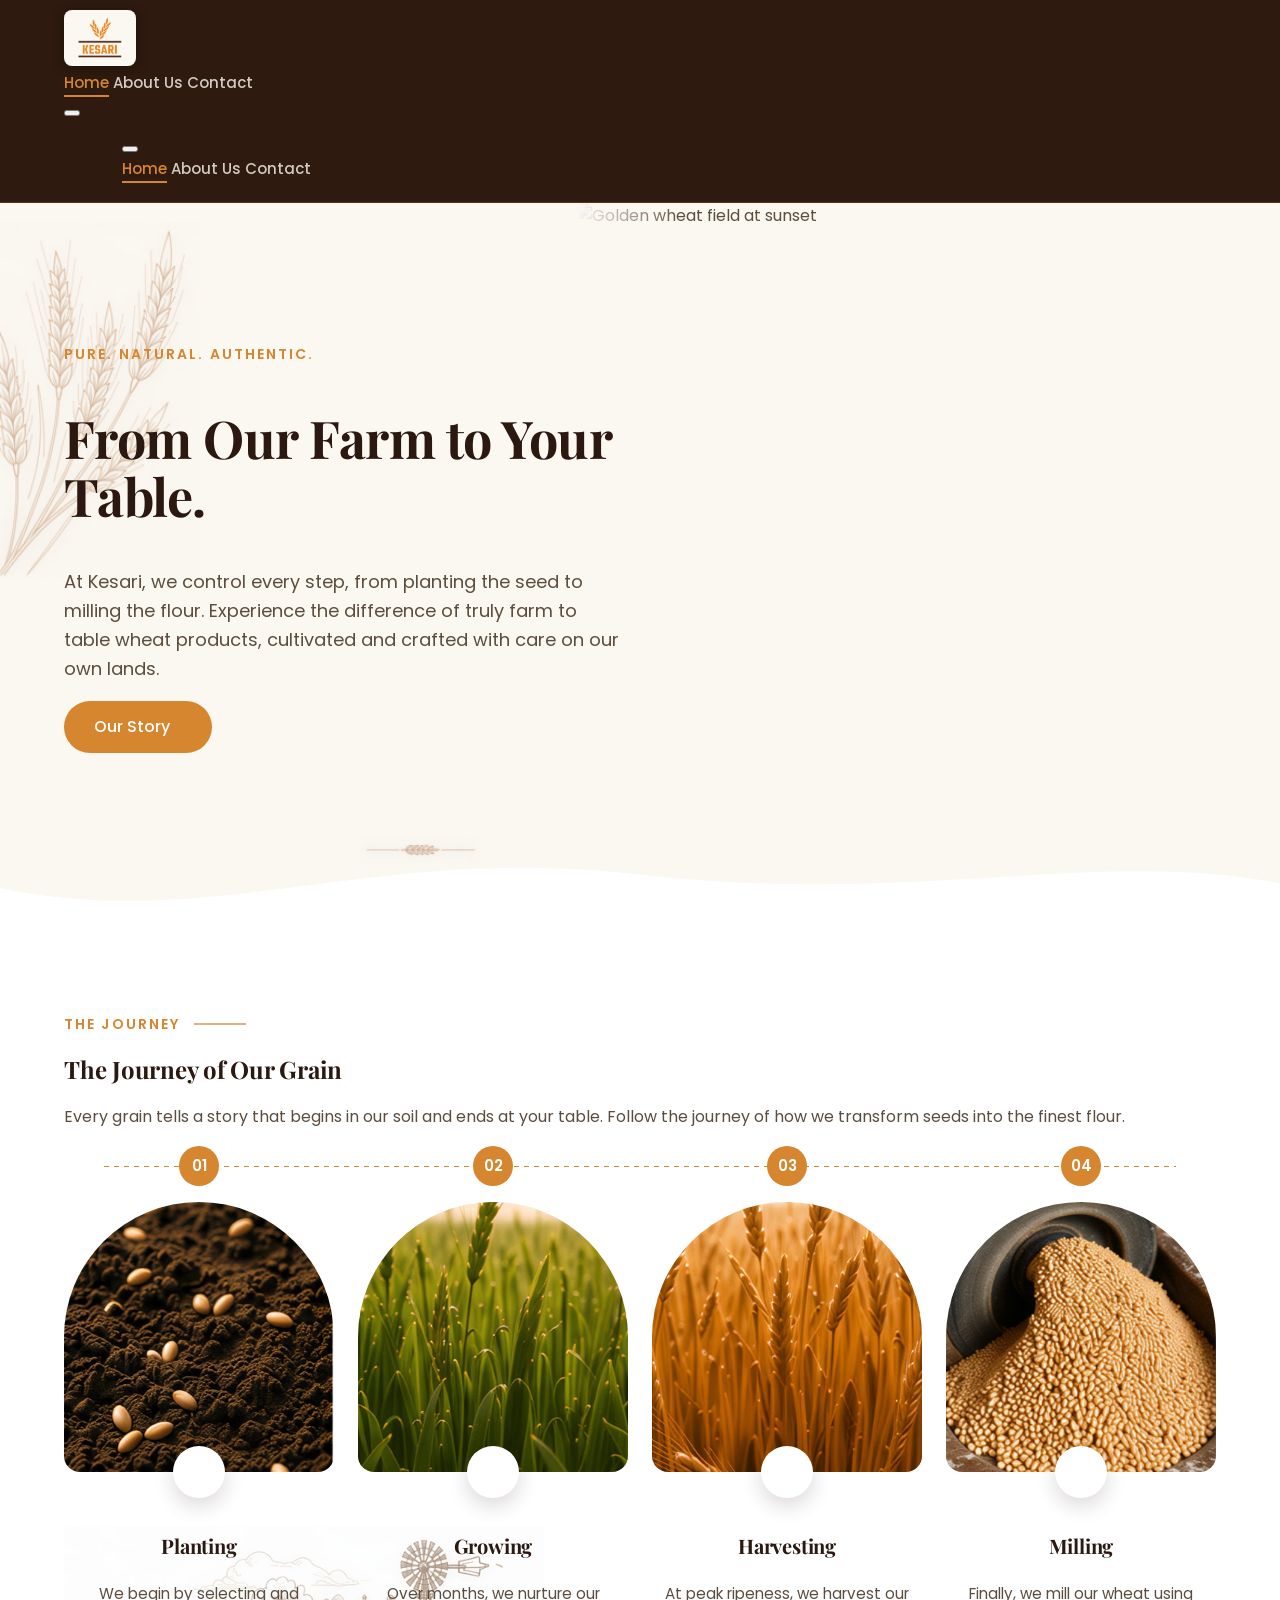
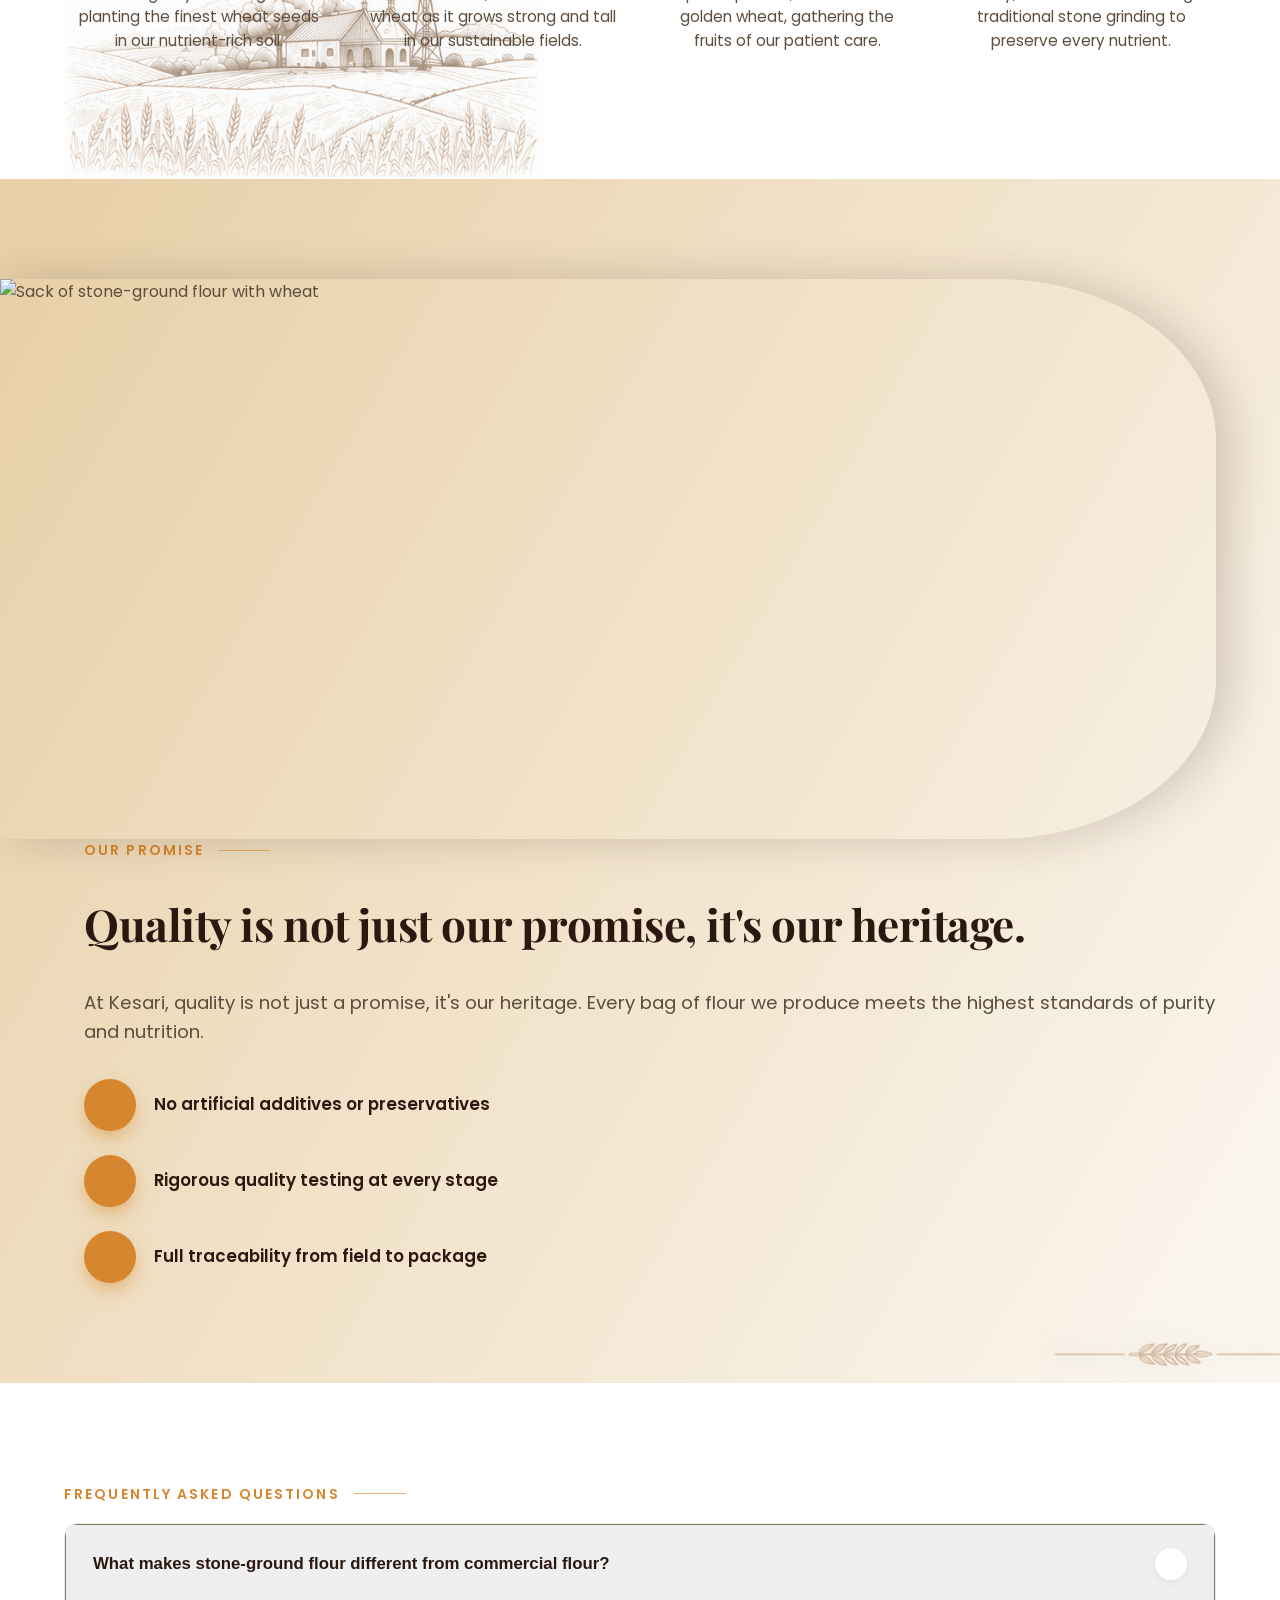
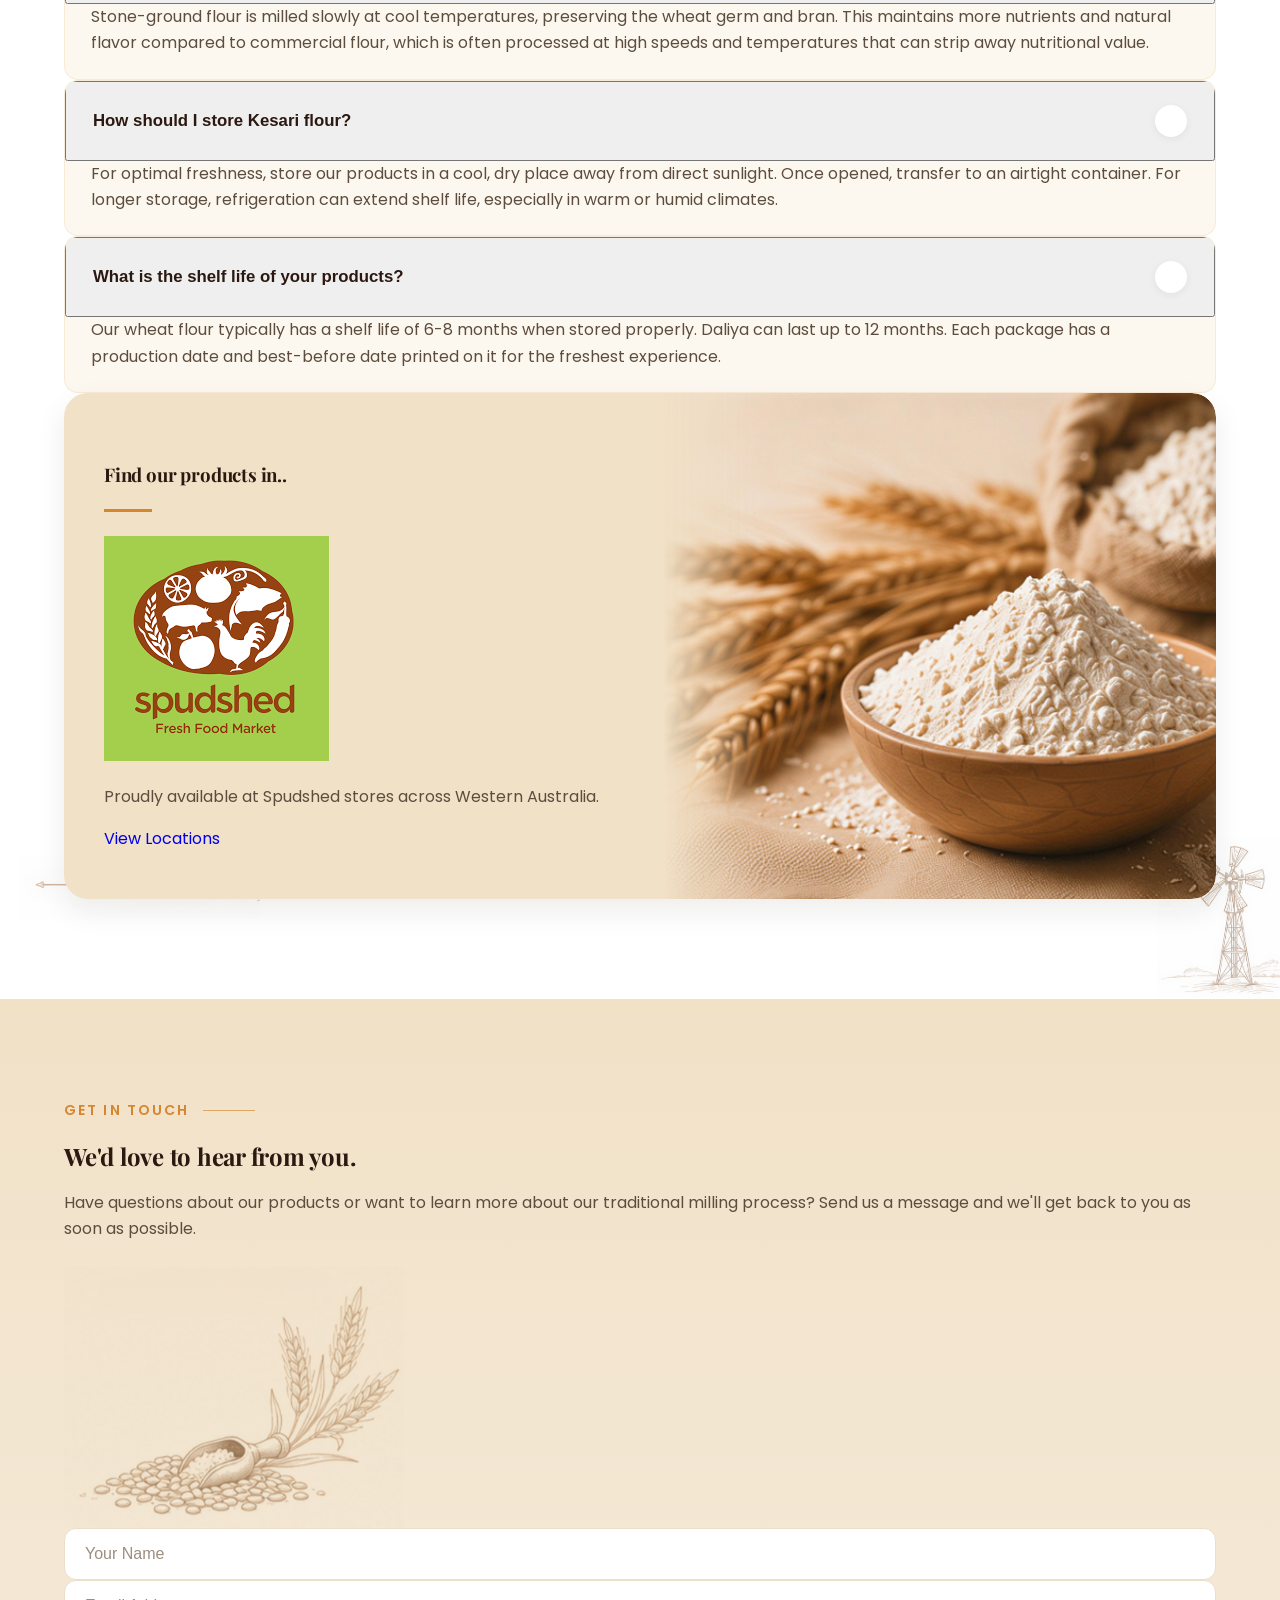
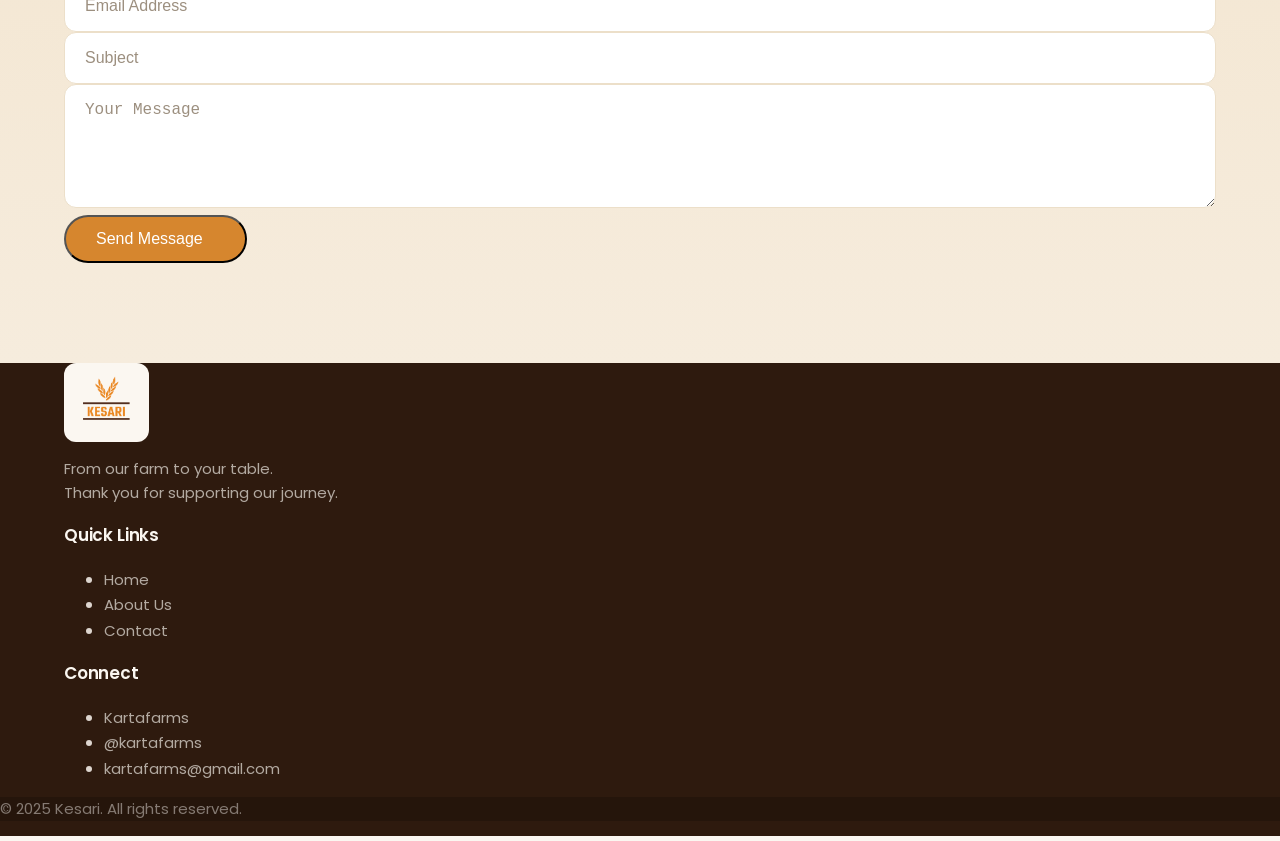
==== commit f011da88: "Mobile View changes" ====
--- a/index.html
+++ b/index.html
@@ -4,6 +4,7 @@
 <head>
     <meta charset="UTF-8">
     <meta name="viewport" content="width=device-width, initial-scale=1.0">
+    <meta name="description" content="Kesari by Karta Farms — premium stone-ground wheat flour and daliya, grown and milled in Western Australia. Farm to table, pure and natural.">
     <title>Kesari - Premium Wheat Products</title>
     <script src="https://cdn.tailwindcss.com/3.4.16"></script>
     <script>
@@ -33,12 +34,10 @@
 </head>
 
 <body>
-    <!-- Header -->
     <header class="site-header sticky top-0 z-50">
         <div class="container mx-auto flex justify-between items-center">
             <a href="index.html" class="logo-mark">
-                <img src="assets/Logo.png" 
-                    alt="Kesari Logo" class="h-12">
+                <img src="assets/Logo.png" alt="Kesari Logo" class="h-12">
             </a>
             <nav class="hidden md:flex space-x-12">
                 <a href="index.html" class="nav-link active">Home</a>
@@ -46,15 +45,14 @@
                 <a href="#contact" class="nav-link">Contact</a>
             </nav>
             <button id="mobile-menu-button" class="md:hidden w-10 h-10 flex items-center justify-center">
-                <i class="ri-menu-line ri-2xl text-secondary"></i>
+                <i class="ri-menu-line ri-2xl" style="color: rgba(251,247,241,0.85);"></i>
             </button>
 
-            <!-- Mobile menu -->
-            <div id="mobile-menu" class="fixed inset-0 bg-cream z-50 hidden">
+            <div id="mobile-menu" class="fixed inset-0 z-50 hidden">
                 <div class="container mx-auto py-5">
                     <div class="flex justify-end">
                         <button id="mobile-menu-close" class="w-10 h-10 flex items-center justify-center">
-                            <i class="ri-close-line ri-2xl text-secondary"></i>
+                            <i class="ri-close-line ri-2xl" style="color: rgba(251,247,241,0.85);"></i>
                         </button>
                     </div>
                     <nav class="flex flex-col items-center space-y-8 mt-20">
@@ -68,17 +66,12 @@
     </header>
 
     <main>
-        <!-- Hero Section -->
         <section class="hero">
-            <!-- Decorative drawings in Hero section -->
             <img src="assets/wheat-drawing.PNG" class="hero-deco-left blend-illustration" alt="">
             <img src="assets/decorative-wheat-2.PNG" class="hero-deco-grains blend-illustration" alt="">
-
-            <!-- Hero image — absolutely positioned, bleeds to right -->
             <div class="hero-media">
                 <img src="assets/golden-wheat-field-warm-sunlight.jpg" alt="Golden wheat field at sunset">
             </div>
-
             <div class="container mx-auto relative z-10">
                 <div class="hero-text-col">
                     <div class="eyebrow"><span>Pure. Natural. Authentic.</span></div>
@@ -87,15 +80,12 @@
                     <a href="about-us.html" class="btn-orange">Our Story <i class="ri-arrow-right-line"></i></a>
                 </div>
             </div>
-
             <svg class="wave-divider" viewBox="0 0 1440 100" preserveAspectRatio="none">
                 <path d="M0,60 C240,110 420,10 720,45 C1020,80 1240,15 1440,55 L1440,100 L0,100 Z" fill="#ffffff"/>
             </svg>
         </section>
 
-        <!-- Journey Section -->
         <section id="journey" class="journey-section" style="background: #ffffff;">
-            <!-- Barn drawing aligned with container left padding -->
             <img src="assets/barn-drawing.PNG" class="journey-bg-illustration blend-illustration" alt="">
             <div class="container mx-auto relative z-10">
                 <div class="grid gap-12 journey-grid" style="grid-template-columns: 0.85fr 2fr;">
@@ -105,15 +95,9 @@
                         <p class="text-ink-soft text-lg max-w-sm">Every grain tells a story that begins in our soil and ends at your table. Follow the journey of how we transform seeds into the finest flour.</p>
                     </div>
 
-                    <div>
-                        <div class="step-track">
+                    <div class="steps-grid">
+                        <div class="step-item">
                             <div class="step-num">01</div>
-                            <div class="step-num">02</div>
-                            <div class="step-num">03</div>
-                            <div class="step-num">04</div>
-                        </div>
-                        <div class="grid gap-6 step-cards" style="grid-template-columns: repeat(4, 1fr);">
-                            <!-- Step 1 -->
                             <div class="step-card">
                                 <div class="step-img-wrap">
                                     <img src="assets/seeds-in-soil.PNG" alt="Planting seeds">
@@ -124,7 +108,9 @@
                                     <p class="text-ink-soft">We begin by selecting and planting the finest wheat seeds in our nutrient-rich soil.</p>
                                 </div>
                             </div>
-                            <!-- Step 2 -->
+                        </div>
+                        <div class="step-item">
+                            <div class="step-num">02</div>
                             <div class="step-card">
                                 <div class="step-img-wrap">
                                     <img src="assets/green-wheat.PNG" alt="Growing wheat">
@@ -135,7 +121,9 @@
                                     <p class="text-ink-soft">Over months, we nurture our wheat as it grows strong and tall in our sustainable fields.</p>
                                 </div>
                             </div>
-                            <!-- Step 3 -->
+                        </div>
+                        <div class="step-item">
+                            <div class="step-num">03</div>
                             <div class="step-card">
                                 <div class="step-img-wrap">
                                     <img src="assets/wheat-yellow.PNG" alt="Harvesting wheat">
@@ -146,7 +134,9 @@
                                     <p class="text-ink-soft">At peak ripeness, we harvest our golden wheat, gathering the fruits of our patient care.</p>
                                 </div>
                             </div>
-                            <!-- Step 4 -->
+                        </div>
+                        <div class="step-item">
+                            <div class="step-num">04</div>
                             <div class="step-card">
                                 <div class="step-img-wrap">
                                     <img src="assets/wheat-milling.PNG" alt="Milling wheat">
@@ -163,9 +153,7 @@
             </div>
         </section>
 
-        <!-- Quality / Promise Section -->
         <section class="promise-section">
-            <!-- Decorative wheat illustration on the right -->
             <img src="assets/decorative-wheat-2.PNG" class="promise-deco blend-illustration" alt="">
             <div class="container mx-auto relative z-10">
                 <div class="grid gap-12 promise-grid" style="grid-template-columns: 1.05fr 1.15fr; align-items: center;">
@@ -176,7 +164,6 @@
                         <div class="eyebrow"><span>Our Promise</span><span class="eyebrow-rule"></span></div>
                         <h2 class="font-serif font-bold mb-6">Quality is not just our promise, it's our heritage.</h2>
                         <p class="text-ink-soft intro">At Kesari, quality is not just a promise, it's our heritage. Every bag of flour we produce meets the highest standards of purity and nutrition.</p>
-                        
                         <div class="promise-points-list">
                             <div class="promise-point">
                                 <div class="promise-icon"><i class="ri-leaf-line"></i></div>
@@ -196,10 +183,9 @@
             </div>
         </section>
 
-        <!-- FAQ + Find Us Section -->
         <section class="faq-find-section" style="background: #ffffff;">
-            <!-- Decorative wheat drawing on the left (raised higher above Contact section) -->
             <img src="assets/decorative-wheat.PNG" class="faq-deco-wheat blend-illustration" alt="">
+            <img src="assets/windmill-drawing.PNG" class="faq-windmill" alt="">
             <div class="container mx-auto relative z-10">
                 <div class="grid gap-12 faq-find-grid" style="grid-template-columns: 1fr 1fr;">
                     <div>
@@ -249,7 +235,6 @@
             </div>
         </section>
 
-        <!-- Contact Section -->
         <section id="contact" class="contact-section">
             <div class="container mx-auto">
                 <div class="grid gap-14 contact-grid" style="grid-template-columns: 0.85fr 1.15fr; align-items: start;">
@@ -257,8 +242,6 @@
                         <div class="eyebrow"><span>Get in Touch</span><span class="eyebrow-rule"></span></div>
                         <h2 class="font-serif text-4xl md:text-5xl font-bold mb-6" style="line-height:1.2">We'd love to hear from you.</h2>
                         <p class="text-ink-soft text-lg">Have questions about our products or want to learn more about our traditional milling process? Send us a message and we'll get back to you as soon as possible.</p>
-                        
-                        <!-- Contact drawing positioned directly under text with blend mode -->
                         <img src="assets/contact-drawing.PNG" class="contact-deco-inline blend-illustration" alt="Wheat decoration">
                     </div>
 
@@ -277,7 +260,6 @@
         </section>
     </main>
 
-    <!-- Footer -->
     <footer class="site-footer pt-20 pb-0">
         <div class="container mx-auto">
             <div class="grid grid-cols-1 md:grid-cols-3 gap-12 mb-14">
@@ -298,7 +280,7 @@
                 <div>
                     <h3 class="mb-5">Connect</h3>
                     <ul class="space-y-4 text-base">
-                        <li class="flex items-center gap-3"><i class="ri-facebook-fill text-lg"></i><a href="https://www.facebook.com/Kartafarm/" target="_blank" rel="noopener">Kartafarm</a></li>
+                        <li class="flex items-center gap-3"><i class="ri-facebook-fill text-lg"></i><a href="https://www.facebook.com/Kartafarm/" target="_blank" rel="noopener">Kartafarms</a></li>
                         <li class="flex items-center gap-3"><i class="ri-instagram-line text-lg"></i><a href="https://www.instagram.com/kartafarms/" target="_blank" rel="noopener">@kartafarms</a></li>
                         <li class="flex items-center gap-3"><i class="ri-mail-line text-lg"></i><a href="mailto:kartafarms@gmail.com">kartafarms@gmail.com</a></li>
                     </ul>
@@ -306,49 +288,34 @@
             </div>
         </div>
         <div class="footer-bottom py-5 mt-4">
-            <p class="text-center text-base text-ink-soft">&copy; 2025 Kesari. All rights reserved.</p>
+            <p class="text-center text-base">&copy; 2025 Kesari. All rights reserved.</p>
         </div>
-        <img src="assets/windmill-drawing.PNG" class="footer-windmill blend-illustration" alt="Windmill">
     </footer>
 
-    <!-- Scripts -->
-    <script id="faq-accordion">
+    <script>
         document.addEventListener('DOMContentLoaded', function () {
-            const faqButtons = document.querySelectorAll('[id^="faq-btn-"]');
-            faqButtons.forEach(button => {
+            // FAQ accordion
+            document.querySelectorAll('[id^="faq-btn-"]').forEach(button => {
                 button.addEventListener('click', function () {
                     const id = this.id.split('-')[2];
                     const content = document.getElementById(`faq-content-${id}`);
                     const icon = document.getElementById(`faq-icon-${id}`);
-                    if (content.classList.contains('hidden')) {
-                        content.classList.remove('hidden');
-                        icon.classList.remove('ri-add-line');
-                        icon.classList.add('ri-subtract-line');
-                    } else {
-                        content.classList.add('hidden');
-                        icon.classList.remove('ri-subtract-line');
-                        icon.classList.add('ri-add-line');
-                    }
+                    const isOpen = !content.classList.contains('hidden');
+                    content.classList.toggle('hidden', isOpen);
+                    icon.classList.toggle('ri-add-line', isOpen);
+                    icon.classList.toggle('ri-subtract-line', !isOpen);
                 });
             });
-        });
-    </script>
-    <script id="mobile-menu-toggle">
-        document.addEventListener('DOMContentLoaded', function() {
-            const menuButton = document.getElementById('mobile-menu-button');
-            const closeButton = document.getElementById('mobile-menu-close');
+
+            // Mobile nav
             const mobileMenu = document.getElementById('mobile-menu');
-
             function toggleMenu() {
                 mobileMenu.classList.toggle('hidden');
                 document.body.classList.toggle('overflow-hidden');
             }
-
-            menuButton.addEventListener('click', toggleMenu);
-            closeButton.addEventListener('click', toggleMenu);
-
-            const mobileMenuLinks = mobileMenu.getElementsByTagName('a');
-            Array.from(mobileMenuLinks).forEach(link => {
+            document.getElementById('mobile-menu-button').addEventListener('click', toggleMenu);
+            document.getElementById('mobile-menu-close').addEventListener('click', toggleMenu);
+            Array.from(mobileMenu.getElementsByTagName('a')).forEach(link => {
                 link.addEventListener('click', toggleMenu);
             });
         });
--- a/css/styles.css
+++ b/css/styles.css
@@ -1,20 +1,19 @@
 /* ==========================================================================
-   Kesari — shared design system (index.html + about-us.html)
+   Kesari — design system  (index.html + about-us.html)
    ========================================================================== */
 
 :root {
-  --cream: #FBF7F1;
-  --cream-alt: #F6ECDD;
-  --tan: #F1E1C7;
-  --tan-deep: #E7CFA6;
-  --footer-bg: #EAD8C0; /* Distinct cozy warm footer background */
-  --card: #FDF8EF;
-  --ink: #2B1810;
-  --ink-soft: #5c4d3e;
-  --orange: #D6862E;
-  --orange-dark: #BD6F1E;
-  --line: #ecdfc9;
-  --white: #ffffff;
+  --cream:      #FBF7F1;
+  --cream-alt:  #F6ECDD;
+  --tan:        #F1E1C7;
+  --tan-deep:   #E7CFA6;
+  --card:       #FDF8EF;
+  --ink:        #2B1810;
+  --ink-soft:   #5c4d3e;
+  --orange:     #D6862E;
+  --orange-dark:#BD6F1E;
+  --line:       #ecdfc9;
+  --white:      #ffffff;
 }
 
 * { box-sizing: border-box; }
@@ -38,22 +37,14 @@
 
 input:focus, textarea:focus { outline: none; }
 
-/* Wide responsive container across all pages */
-.container { 
+.container {
   max-width: 100% !important;
   padding-right: 5% !important;
   padding-left: 5% !important;
 }
 
-/* Ensure no container or section creates an unintended isolation layer */
-main, section, header, footer, div {
-  isolation: auto !important;
-}
-
-/* ---------- Image Blending (Removes white background on drawings/logos) ---------- */
-/* mix-blend-mode: multiply composites the image against the page background,
-   effectively removing any white fill baked into the PNG. Works best when the
-   parent has a warm cream/tan background (not pure white). */
+/* ---------- Blend helpers ---------- */
+/* multiply removes white baked into PNGs when the parent bg is warm/cream */
 .blend-illustration {
   mix-blend-mode: multiply;
   background: transparent;
@@ -63,16 +54,7 @@
   background: transparent;
   display: block;
 }
-.footer-logo-img {
-  mix-blend-mode: multiply;
-  background: transparent;
-  z-index: 100;
-}
-.logo-mark img {
-  mix-blend-mode: multiply;
-  background: transparent;
-}
-/* Spudshed logo in find-card also needs blend mode */
+/* Spudshed logo in find-card */
 .find-card img[alt="Spudshed"],
 .find-card-content img {
   mix-blend-mode: multiply;
@@ -115,33 +97,43 @@
   background: var(--orange);
   opacity: .65;
 }
-.eyebrow-icon {
-  display: none !important;
-}
 .eyebrow.center { justify-content: center; }
 
 /* ---------- Header / Navbar ---------- */
 .site-header {
-  background: var(--cream-alt);
-  border-bottom: 1px solid rgba(214, 134, 46, 0.18);
-  box-shadow: 0 4px 16px rgba(43, 24, 16, 0.05);
+  background: #2E1A0E;
+  border-bottom: 1px solid rgba(214, 134, 46, 0.25);
+  box-shadow: 0 4px 16px rgba(0, 0, 0, 0.15);
   transition: background 0.3s ease, box-shadow 0.3s ease;
 }
-
 .site-header .container {
   padding-top: 10px !important;
   padding-bottom: 10px !important;
 }
 
+/*
+  Logo sits in a cream badge so mix-blend-mode:multiply works against cream
+  rather than the dark navbar background. The shadow makes it feel elevated,
+  not accidental.
+*/
+.logo-mark {
+  display: inline-flex;
+  align-items: center;
+  line-height: 1;
+  background: var(--cream);
+  border-radius: 8px;
+  padding: 4px 10px;
+  isolation: isolate;
+  box-shadow: 0 2px 12px rgba(0, 0, 0, 0.35);
+}
 .logo-mark img {
   height: 48px !important;
   width: auto;
-  mix-blend-mode: multiply !important;
-}
-
-.logo-mark { display: flex; flex-direction: column; align-items: flex-start; line-height: 1; }
+  mix-blend-mode: multiply;
+}
+
 .nav-link {
-  color: var(--ink);
+  color: rgba(251,247,241,0.8);
   font-weight: 500;
   font-size: 15px;
   padding-bottom: 2px;
@@ -162,13 +154,11 @@
   align-items: center;
   overflow: hidden;
 }
-
 .hero .container {
   position: relative;
   z-index: 2;
 }
 
-/* Decorative drawings inside Hero section */
 .hero-deco-left {
   position: absolute;
   left: -40px;
@@ -179,7 +169,6 @@
   pointer-events: none;
   z-index: 1;
 }
-
 .hero-deco-grains {
   position: absolute;
   left: 360px;
@@ -191,7 +180,7 @@
   z-index: 2;
 }
 
-/* Hero image — absolutely positioned, bleeds to right viewport edge */
+/* Photo bleeds to right viewport edge, fades in from left */
 .hero-media {
   position: absolute;
   top: 0;
@@ -199,8 +188,6 @@
   width: 55%;
   height: 100%;
   overflow: hidden;
-  border-radius: 0;
-  box-shadow: none;
   -webkit-mask-image: linear-gradient(to right, transparent 0%, black 15%);
   mask-image: linear-gradient(to right, transparent 0%, black 15%);
   z-index: 1;
@@ -213,19 +200,12 @@
 
 .hero-text-col {
   position: relative;
-  z-index: 3;
+  z-index: 4;          /* must sit above wave-divider (z-index 3) */
   max-width: 560px;
-  padding: 60px 0;
-}
-
-.hero-text-col h1 {
-  font-size: 3.25rem;
-  line-height: 1.12;
-}
-
-.hero-text-col p {
-  font-size: 1.125rem;
-}
+  padding: 60px 0 130px; /* bottom clearance for the 90px wave */
+}
+.hero-text-col h1 { font-size: 3.25rem; line-height: 1.12; }
+.hero-text-col p  { font-size: 1.125rem; }
 
 .wave-divider {
   position: absolute;
@@ -234,9 +214,10 @@
   width: 100%;
   height: 90px;
   z-index: 3;
-}
-
-/* ---------- Journey section ---------- */
+  pointer-events: none; /* must not block clicks on the button above */
+}
+
+/* ---------- Journey ---------- */
 .journey-section {
   position: relative;
   overflow: hidden;
@@ -244,7 +225,6 @@
   padding-bottom: 100px;
 }
 
-/* Barn drawing — aligned with container left padding */
 .journey-bg-illustration {
   position: absolute;
   left: 5%;
@@ -257,15 +237,15 @@
   z-index: 0;
 }
 
-/* Step number track */
-.step-track {
+/* Each step-item contains its number + card as one unit */
+.steps-grid {
   position: relative;
   display: grid;
   grid-template-columns: repeat(4, 1fr);
   gap: 24px;
-  margin-bottom: 22px;
-}
-.step-track::before {
+}
+/* Dashed connecting line between numbers */
+.steps-grid::before {
   content: "";
   position: absolute;
   top: 20px;
@@ -277,7 +257,13 @@
   background-repeat: repeat-x;
   z-index: 0;
 }
-.step-num {
+
+.step-item {
+  display: flex;
+  flex-direction: column;
+  align-items: center;
+}
+.step-item .step-num {
   position: relative;
   z-index: 1;
   width: 40px;
@@ -290,15 +276,15 @@
   display: flex;
   align-items: center;
   justify-content: center;
-  margin: 0 auto;
-}
-
-/* Step cards — transparent card, tall elegant arch image */
+  margin-bottom: 16px;
+  flex-shrink: 0;
+}
+
 .step-card {
   position: relative;
   background: transparent;
-  border-radius: 0;
   overflow: visible;
+  width: 100%;
 }
 .step-card .step-img-wrap {
   position: relative;
@@ -331,15 +317,10 @@
   padding: 38px 8px 12px;
   text-align: center;
 }
-.step-card .step-body h3 {
-  font-size: 1.25rem;
-}
-.step-card .step-body p {
-  font-size: 0.95rem;
-  line-height: 1.55;
-}
-
-/* ---------- Promise / quality section ---------- */
+.step-card .step-body h3 { font-size: 1.25rem; }
+.step-card .step-body p  { font-size: 0.95rem; line-height: 1.55; }
+
+/* ---------- Promise / Quality ---------- */
 .promise-section {
   position: relative;
   background: linear-gradient(120deg, var(--tan-deep) 0%, var(--tan) 45%, var(--cream) 100%);
@@ -348,7 +329,7 @@
   padding-bottom: 100px;
 }
 
-/* Bleeds off the far left edge with increased height and organic curve */
+/* Image bleeds off the left edge with an organic curved border */
 .promise-media {
   position: relative;
   margin-left: calc(-1 * (100vw - 100%) / 2);
@@ -360,7 +341,6 @@
 }
 .promise-media img { width: 100%; height: 100%; object-fit: cover; }
 
-/* Decorative wheat illustration on the right side of promise section */
 .promise-deco {
   position: absolute;
   right: -20px;
@@ -372,26 +352,15 @@
   z-index: 0;
 }
 
-.promise-content {
-  padding-left: 20px;
-}
-
-.promise-content h2 {
-  font-size: 2.75rem;
-  line-height: 1.2;
-}
-
-.promise-content p.intro {
-  font-size: 1.15rem;
-  margin-bottom: 2rem;
-}
+.promise-content { padding-left: 20px; }
+.promise-content h2 { font-size: 2.75rem; line-height: 1.2; }
+.promise-content p.intro { font-size: 1.15rem; margin-bottom: 2rem; }
 
 .promise-points-list {
   display: flex;
   flex-direction: column;
   gap: 24px;
 }
-
 .promise-point { display: flex; align-items: center; gap: 18px; }
 .promise-icon {
   flex: 0 0 auto;
@@ -407,7 +376,7 @@
 .promise-icon i { color: #fff; font-size: 22px; }
 .promise-point p { font-weight: 600; color: var(--ink); font-size: 1.05rem; line-height: 1.4; margin: 0; }
 
-/* ---------- About Us Page — Left-Bleed Hero (mirrors index.html hero, flipped) ---------- */
+/* ---------- About Us hero (mirrors index hero, image on left) ---------- */
 .about-hero-section {
   position: relative;
   background: var(--cream);
@@ -419,7 +388,7 @@
   overflow: hidden;
 }
 
-/* Image bleeds off the LEFT edge — absolutely positioned */
+/* Photo bleeds off the left edge, fades to the right */
 .about-hero-media {
   position: absolute;
   top: 0;
@@ -427,7 +396,6 @@
   width: 55%;
   height: 100%;
   overflow: hidden;
-  /* Gradient mask: fades from visible on the left to transparent on the right */
   -webkit-mask-image: linear-gradient(to left, transparent 0%, black 18%);
   mask-image: linear-gradient(to left, transparent 0%, black 18%);
   z-index: 1;
@@ -439,24 +407,16 @@
   object-position: center center;
 }
 
-/* Text column sits on the RIGHT, mirroring hero-text-col */
 .about-text-col {
   position: relative;
   z-index: 3;
   max-width: 560px;
   margin-left: auto;
-  margin-right: 8%;   /* pull inward so text centres in the right half */
+  margin-right: 8%;
   padding: 60px 0;
 }
-
-.about-text-col h1 {
-  font-size: 3.25rem;
-  line-height: 1.12;
-}
-
-.about-text-col p {
-  font-size: 1.125rem;
-}
+.about-text-col h1 { font-size: 3.25rem; line-height: 1.12; }
+.about-text-col p  { font-size: 1.125rem; }
 
 /* ---------- FAQ accordion ---------- */
 .faq-item {
@@ -492,7 +452,7 @@
 }
 .faq-item .faq-panel { padding: 0 26px 22px; color: var(--ink-soft); font-size: 1rem; line-height: 1.65; }
 
-/* ---------- FAQ + Find us wrapper ---------- */
+/* ---------- FAQ + Find us ---------- */
 .faq-find-section {
   position: relative;
   overflow: hidden;
@@ -509,8 +469,19 @@
   pointer-events: none;
   z-index: 0;
 }
-
-/* ---------- Find us / spudshed card ---------- */
+.faq-windmill {
+  position: absolute;
+  right: -30px;
+  bottom: 0;
+  width: 155px;
+  height: auto;
+  opacity: 0.55;
+  pointer-events: none;
+  mix-blend-mode: multiply;
+  z-index: 0;
+}
+
+/* ---------- Find us / Spudshed card ---------- */
 .find-card {
   position: relative;
   background: var(--tan);
@@ -542,7 +513,7 @@
   max-width: 55%;
 }
 
-/* ---------- Contact section ---------- */
+/* ---------- Contact ---------- */
 .contact-section {
   position: relative;
   background: linear-gradient(180deg, var(--tan) 0%, var(--cream-alt) 100%);
@@ -562,7 +533,6 @@
 .contact-input::placeholder { color: #9c8f7f; }
 .contact-input:focus { border-color: var(--orange); }
 
-/* Contact drawing — placed inside left text column under text */
 .contact-deco-inline {
   width: 340px;
   max-width: 100%;
@@ -570,28 +540,28 @@
   opacity: .75;
   margin-top: 24px;
   pointer-events: none;
-  mix-blend-mode: multiply !important;
-}
-
-/* ---------- Footer (dark theme — matches logo's brown) ---------- */
-.site-footer { 
+  mix-blend-mode: multiply;
+}
+
+/* ---------- Footer ---------- */
+.site-footer {
   background: #2E1A0E;
-  color: rgba(251,247,241,0.85); 
-  position: relative; 
-  overflow: hidden; 
+  color: rgba(251,247,241,0.85);
+  position: relative;
+  overflow: hidden;
 }
 .site-footer h3 { color: #FBF7F1; font-family: 'Poppins', sans-serif; font-weight: 600; font-size: 17px; }
 .site-footer a, .site-footer p { color: rgba(251,247,241,0.65); font-size: 15px; }
 .site-footer a:hover { color: var(--orange); }
 .site-footer i { color: rgba(251,247,241,0.5); }
 
-/* Cream badge around logo so multiply blends against cream, not the dark bg */
+/* Logo badge in footer — cream bg so multiply blend works against it, not the dark bg */
 .footer-logo-wrap {
   display: inline-block;
   background: var(--cream);
   border-radius: 12px;
   padding: 10px 14px;
-  isolation: isolate;  /* own stacking context so multiply works against cream */
+  isolation: isolate;
 }
 .footer-logo-img {
   height: 52px;
@@ -599,53 +569,51 @@
   mix-blend-mode: multiply;
 }
 
-/* Windmill as a subtle light watermark via screen blend on dark bg */
-.footer-windmill {
-  position: absolute;
-  right: 40px;
-  bottom: 20px;
-  width: 220px;
-  height: auto;
-  opacity: .18;
-  pointer-events: none;
-  mix-blend-mode: screen;
-}
 .footer-bottom { background: rgba(0,0,0,0.2); }
 .footer-bottom p { color: rgba(251,247,241,0.45) !important; }
 
 /* ---------- Utility ---------- */
-.text-ink { color: var(--ink); }
-.text-ink-soft { color: var(--ink-soft); }
-.bg-cream { background: var(--cream); }
+.text-ink     { color: var(--ink); }
+.text-ink-soft{ color: var(--ink-soft); }
+.bg-cream     { background: var(--cream); }
 .bg-cream-alt { background: var(--cream-alt); }
-.bg-tan { background: var(--tan); }
-.bg-card { background: var(--card); }
-
-/* ---------- Responsive ---------- */
+.bg-tan       { background: var(--tan); }
+.bg-card      { background: var(--card); }
+
+/* ---------- Responsive (≤ 900px) ---------- */
 @media (max-width: 900px) {
   .hero {
     min-height: auto;
-    padding-top: 30px;
+    padding-top: 0;
     padding-bottom: 0;
+    flex-direction: column;
   }
   .hero-media {
     position: relative !important;
     width: 100% !important;
     height: 320px !important;
-    margin-top: 32px;
-    -webkit-mask-image: none !important;
-    mask-image: none !important;
+    order: -1;
+    -webkit-mask-image: linear-gradient(to bottom, black 60%, transparent 100%) !important;
+    mask-image: linear-gradient(to bottom, black 60%, transparent 100%) !important;
   }
   .hero-text-col {
     max-width: 100%;
-    padding: 20px 0;
+    padding: 24px 0 100px;
   }
   .hero-deco-left, .hero-deco-grains { display: none; }
+
   .journey-grid { grid-template-columns: 1fr !important; }
-  .journey-bg-illustration { left: 0; width: 100%; max-width: 100%; }
-  .step-track { grid-template-columns: repeat(2, 1fr) !important; row-gap: 46px; margin-top: 24px; }
-  .step-track::before { display: none; }
-  .step-cards { grid-template-columns: repeat(2, 1fr) !important; }
+  .journey-bg-illustration {
+    opacity: 0.45 !important;
+    left: 50% !important;
+    transform: translateX(-50%) !important;
+    width: 90% !important;
+    max-width: none !important;
+    bottom: 0 !important;
+  }
+  .steps-grid { grid-template-columns: repeat(2, 1fr) !important; }
+  .steps-grid::before { display: none; }
+
   .promise-grid { grid-template-columns: 1fr !important; }
   .promise-media {
     margin-left: 0 !important;
@@ -654,29 +622,40 @@
     border-radius: 16px !important;
   }
   .promise-content { padding-left: 0 !important; }
+  .promise-deco { display: none; }
+
+  .about-hero-section {
+    min-height: auto;
+    padding-top: 0;
+    flex-direction: column;
+  }
   .about-hero-media {
     position: relative !important;
     width: 100% !important;
     height: 320px !important;
-    margin-bottom: 32px;
-    -webkit-mask-image: none !important;
-    mask-image: none !important;
-  }
-  .about-hero-section {
-    min-height: auto;
-    padding-top: 30px;
-    flex-direction: column;
-    align-items: flex-start;
-  }
-  .about-text-col { margin-left: 0 !important; max-width: 100% !important; padding: 20px 0; }
+    -webkit-mask-image: linear-gradient(to bottom, black 60%, transparent 100%) !important;
+    mask-image: linear-gradient(to bottom, black 60%, transparent 100%) !important;
+  }
+  .about-text-col {
+    margin-left: 0 !important;
+    margin-right: 0 !important;
+    max-width: 100% !important;
+    padding: 24px 0;
+  }
+
   .faq-find-grid { grid-template-columns: 1fr !important; }
   .find-card { margin-top: 24px; }
   .find-card-content { max-width: 100% !important; }
   .find-card .find-photo { display: none; }
+  .faq-deco-wheat { display: none; }
+  .faq-windmill { display: none; }
+
   .contact-grid { grid-template-columns: 1fr !important; }
+  .contact-deco-inline { width: 240px; }
+
   .about-grid { grid-template-columns: 1fr !important; }
-  .footer-windmill { display: none; }
-  .faq-deco-wheat { display: none; }
-  .contact-deco-inline { width: 240px; }
-  .promise-deco { display: none; }
+
+  #mobile-menu { background: #2E1A0E !important; }
+  #mobile-menu .nav-link { color: rgba(251,247,241,0.8); font-size: 1.5rem; }
+  #mobile-menu .nav-link.active { color: var(--orange); }
 }
